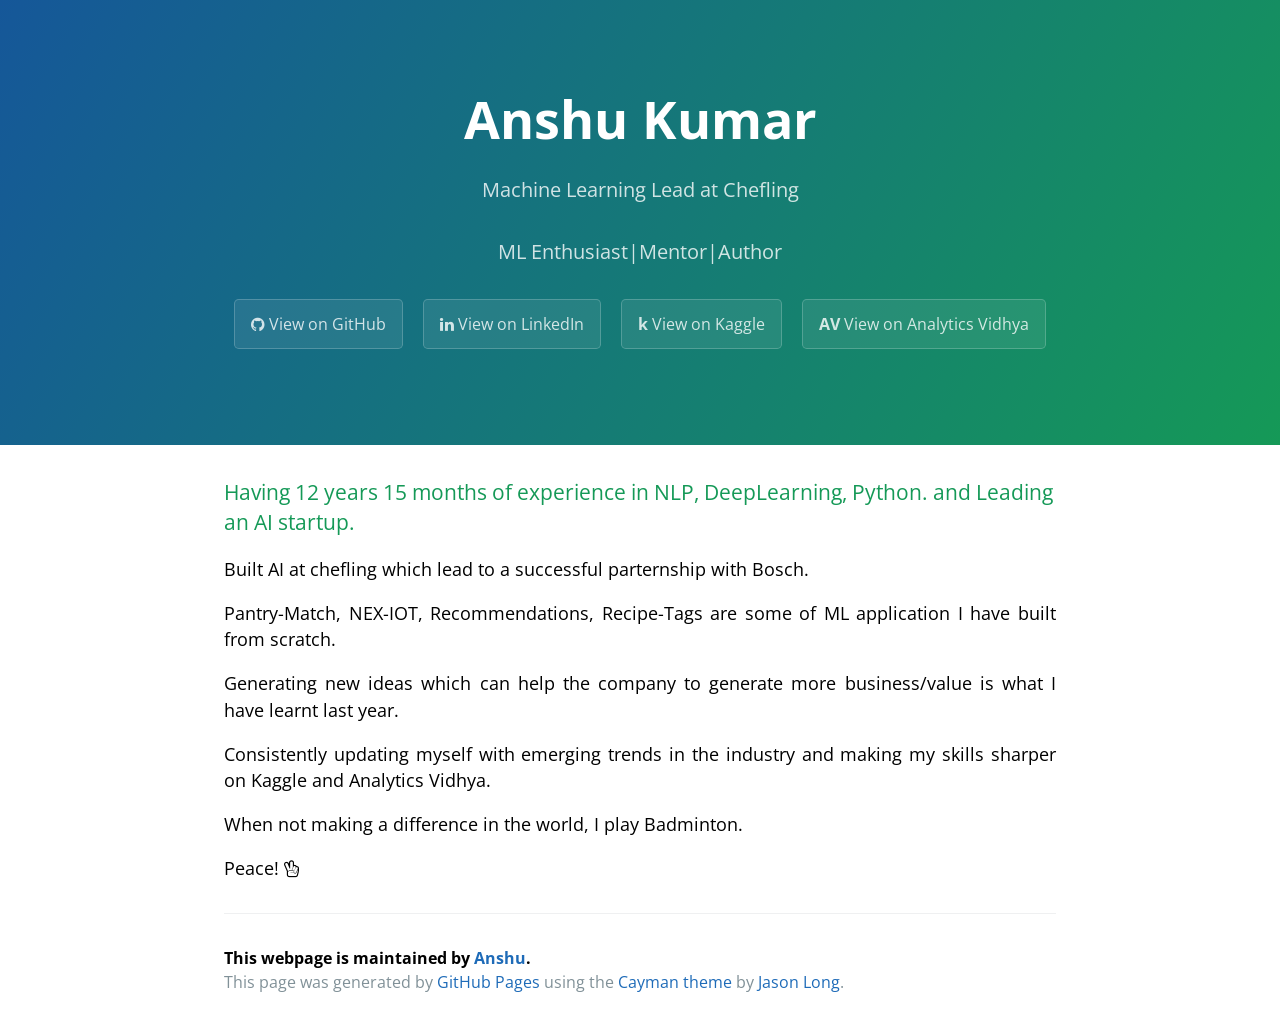
==== index.html @ 9e2b2d45 "added profile" ====
<!DOCTYPE html>
<html lang="en-us">

<head>
    <meta charset="UTF-8">
    <title>Anshu Kumar</title>
    <meta name="viewport" content="width=device-width, initial-scale=1">
    <link rel="shortcut icon" type="image/png" href="https://avatars3.githubusercontent.com/u/6544752?s=460&v=4" />
    <link rel="stylesheet" type="text/css" href="stylesheets/normalize.css" media="screen">
    <link rel="stylesheet" type="text/css" href="font-awesome/css/font-awesome.min.css">
    <link href="https://maxcdn.bootstrapcdn.com/font-awesome/4.7.0/css/font-awesome.min.css" rel="stylesheet" integrity="sha384-wvfXpqpZZVQGK6TAh5PVlGOfQNHSoD2xbE+QkPxCAFlNEevoEH3Sl0sibVcOQVnN"
        crossorigin="anonymous">
    <link href='https://fonts.googleapis.com/css?family=Open+Sans:400,700' rel='stylesheet' type='text/css'>
    <link rel="stylesheet" type="text/css" href="stylesheets/stylesheet.css" media="screen">
    <link rel="stylesheet" type="text/css" href="stylesheets/github-light.css" media="screen">
    <script src="javascripts/main.js" type="text/javascript"></script>
</head>

<body>
    <section class="page-header">
        <h1 class="project-name">Anshu Kumar</h1>
        <h2 class="project-tagline">Machine Learning Lead at Chefling</h2>
        <h4 class="project-tagline">ML Enthusiast|Mentor|Author</h3>
        <a target="_blank" href="https://github.com/akgeni" class="btn wipe">
            <i class="fa fa-github" aria-hidden="true"></i> View on GitHub</a>
        <a target="_blank" href="https://in.linkedin.com/in/anshu19" class="btn wipe">
            <i class="fa fa-linkedin" aria-hidden="true"></i> View on LinkedIn</a>
        <a target="_blank" href="https://www.kaggle.com/akgeni" class="btn">
            <strong>k</strong> View on Kaggle</a>
        <a target="_blank" href="https://datahack.analyticsvidhya.com/user/profile/akgeni" class="btn">
            <strong>AV</strong> View on Analytics Vidhya</a>
    </section>

    <section class="main-content">

        <h3>Having  <span id="time_span"></span> years <span id="month_span"></span>
            months of experience in NLP, DeepLearning, Python. and Leading an AI startup.</h3>

        <p class="para_align">Built AI at chefling which lead to a successful parternship with Bosch.</p>

        <p class="para_align">Pantry-Match, NEX-IOT, Recommendations, Recipe-Tags are some of ML application I have 
            built from scratch.</p>

        <p class="para_align">Generating new ideas which can help the company to generate more business/value is what I have learnt
            last year.</p>

        <p class="para_align">Consistently updating myself with emerging trends in the industry and making my skills sharper on Kaggle and 
            Analytics Vidhya.
        </p>

        <p class="para_align">When not making a difference in the world, I play Badminton.</p>

        <p>Peace! <i class="fa fa-hand-peace-o" aria-hidden="true"></i></p>

        <footer class="site-footer">
            <span class="site-footer-owner">This webpage is maintained by
                <a target="_blank" href="https://github.com/akgeni/">Anshu</a>.</span>

            <span class="site-footer-credits">This page was generated by
                <a target="_blank" href="https://pages.github.com">GitHub Pages</a> using the
                <a target="_blank" href="https://github.com/jasonlong/cayman-theme">Cayman theme</a> by
                <a target="_blank" href="https://twitter.com/jasonlong">Jason Long</a>.</span>
        </footer>

    </section>

    <script>
        var doJ = new Date(2014, 8, 1, 0, 0, 0, 0);
        var currentDate = new Date();
        var age = currentDate.getFullYear() - doJ.getFullYear();
        var month = currentDate.getMonth() - doJ.getMonth();
        var day = currentDate.getDate() - doJ.getDate();

        if (month < 0 || month === 0) {
            age--;
        } else if (month < 0 && day < 0) {
            month = month + 12;
        }

        document.getElementById('time_span').innerHTML = age;
        document.getElementById('month_span').innerHTML = month + 12;
    </script>
</body>

</html>
---- stylesheets/stylesheet.css ----
* {
  box-sizing: border-box; }

body {
  padding: 0;
  margin: 0;
  font-family: "Open Sans", "Helvetica Neue", Helvetica, Arial, sans-serif;
  font-size: 16px;
  line-height: 1.5;
  color: inherit; }

a {
  color: #1e6bb8;
  text-decoration: none; }
  a:hover {
    text-decoration: underline; }

.btn {
  display: inline-block;
  margin-bottom: 1rem;
  color: rgba(255, 255, 255, 0.8);
  background-color: rgba(255, 255, 255, 0.08);
  border-color: rgba(255, 255, 255, 0.2);
  border-style: solid;
  border-width: 1px;
  border-radius: 0.3rem;
  transition: color 0.2s, background-color 0.2s, border-color 0.2s; }
  .btn + .btn {
    margin-left: 1rem; }

.btn:hover {
  color: #155799;
  text-decoration: inherit;
  background-color: rgba(255, 255, 255, 0.9);
  border-color: rgba(255, 255, 255, 0.3); }

@media screen and (min-width: 64em) {
  .btn {
    padding: 0.75rem 1rem; } }

@media screen and (min-width: 42em) and (max-width: 64em) {
  .btn {
    padding: 0.6rem 0.9rem;
    font-size: 0.9rem; } }

@media screen and (max-width: 42em) {
  .btn {
    display: block;
    width: 100%;
    padding: 0.75rem;
    font-size: 0.9rem; }
    .btn + .btn {
      margin-top: 1rem;
      margin-left: 0; } }

.page-header {
  color: #fff;
  text-align: center;
  background-color: #159957;
  background-image: linear-gradient(120deg, #155799, #159957); }

@media screen and (min-width: 64em) {
  .page-header {
    padding: 5rem 6rem; } }

@media screen and (min-width: 42em) and (max-width: 64em) {
  .page-header {
    padding: 3rem 4rem; } }

@media screen and (max-width: 42em) {
  .page-header {
    padding: 2rem 1rem; } }

.project-name {
  margin-top: 0;
  margin-bottom: 0.1rem; }

@media screen and (min-width: 64em) {
  .project-name {
    font-size: 3.25rem; } }

@media screen and (min-width: 42em) and (max-width: 64em) {
  .project-name {
    font-size: 2.25rem; } }

@media screen and (max-width: 42em) {
  .project-name {
    font-size: 1.75rem; } }

.project-tagline {
  margin-bottom: 2rem;
  font-weight: normal;
  opacity: 0.8; }

@media screen and (min-width: 64em) {
  .project-tagline {
    font-size: 1.25rem; } }

@media screen and (min-width: 42em) and (max-width: 64em) {
  .project-tagline {
    font-size: 1.15rem; } }

@media screen and (max-width: 42em) {
  .project-tagline {
    font-size: 1rem; } }

.main-content :first-child {
  margin-top: 0; }
.main-content img {
  max-width: 100%; }
.main-content h1, .main-content h2, .main-content h3, .main-content h4, .main-content h5, .main-content h6 {
  margin-top: 2rem;
  margin-bottom: 1rem;
  font-weight: normal;
  color: #159957; }
.main-content p {
  margin-bottom: 1em; }
.main-content code {
  padding: 2px 4px;
  font-family: Consolas, "Liberation Mono", Menlo, Courier, monospace;
  font-size: 0.9rem;
  color: #383e41;
  background-color: #f3f6fa;
  border-radius: 0.3rem; }
.main-content pre {
  padding: 0.8rem;
  margin-top: 0;
  margin-bottom: 1rem;
  font: 1rem Consolas, "Liberation Mono", Menlo, Courier, monospace;
  color: #567482;
  word-wrap: normal;
  background-color: #f3f6fa;
  border: solid 1px #dce6f0;
  border-radius: 0.3rem; }
  .main-content pre > code {
    padding: 0;
    margin: 0;
    font-size: 0.9rem;
    color: #567482;
    word-break: normal;
    white-space: pre;
    background: transparent;
    border: 0; }
.main-content .highlight {
  margin-bottom: 1rem; }
  .main-content .highlight pre {
    margin-bottom: 0;
    word-break: normal; }
.main-content .highlight pre, .main-content pre {
  padding: 0.8rem;
  overflow: auto;
  font-size: 0.9rem;
  line-height: 1.45;
  border-radius: 0.3rem; }
.main-content pre code, .main-content pre tt {
  display: inline;
  max-width: initial;
  padding: 0;
  margin: 0;
  overflow: initial;
  line-height: inherit;
  word-wrap: normal;
  background-color: transparent;
  border: 0; }
  .main-content pre code:before, .main-content pre code:after, .main-content pre tt:before, .main-content pre tt:after {
    content: normal; }
.main-content ul, .main-content ol {
  margin-top: 0; }
.main-content blockquote {
  padding: 0 1rem;
  margin-left: 0;
  color: #819198;
  border-left: 0.3rem solid #dce6f0; }
  .main-content blockquote > :first-child {
    margin-top: 0; }
  .main-content blockquote > :last-child {
    margin-bottom: 0; }
.main-content table {
  display: block;
  width: 100%;
  overflow: auto;
  word-break: normal;
  word-break: keep-all; }
  .main-content table th {
    font-weight: bold; }
  .main-content table th, .main-content table td {
    padding: 0.5rem 1rem;
    border: 1px solid #e9ebec; }
.main-content dl {
  padding: 0; }
  .main-content dl dt {
    padding: 0;
    margin-top: 1rem;
    font-size: 1rem;
    font-weight: bold; }
  .main-content dl dd {
    padding: 0;
    margin-bottom: 1rem; }
.main-content hr {
  height: 2px;
  padding: 0;
  margin: 1rem 0;
  background-color: #eff0f1;
  border: 0; }

@media screen and (min-width: 64em) {
  .main-content {
    max-width: 64rem;
    padding: 2rem 6rem;
    margin: 0 auto;
    font-size: 1.1rem; } }

@media screen and (min-width: 42em) and (max-width: 64em) {
  .main-content {
    padding: 2rem 4rem;
    font-size: 1.1rem; } }

@media screen and (max-width: 42em) {
  .main-content {
    padding: 2rem 1rem;
    font-size: 1rem; } }

.site-footer {
  padding-top: 2rem;
  margin-top: 2rem;
  border-top: solid 1px #eff0f1; }

.site-footer-owner {
  display: block;
  font-weight: bold; }

.site-footer-credits {
  color: #819198; }

@media screen and (min-width: 64em) {
  .site-footer {
    font-size: 1rem; } }

@media screen and (min-width: 42em) and (max-width: 64em) {
  .site-footer {
    font-size: 1rem; } }

@media screen and (max-width: 42em) {
  .site-footer {
    font-size: 0.9rem; } }

.para_align {
  text-align: justify }
---- stylesheets/github-light.css ----
/*
The MIT License (MIT)

Copyright (c) 2015 GitHub, Inc.

Permission is hereby granted, free of charge, to any person obtaining a copy
of this software and associated documentation files (the "Software"), to deal
in the Software without restriction, including without limitation the rights
to use, copy, modify, merge, publish, distribute, sublicense, and/or sell
copies of the Software, and to permit persons to whom the Software is
furnished to do so, subject to the following conditions:

The above copyright notice and this permission notice shall be included in all
copies or substantial portions of the Software.

THE SOFTWARE IS PROVIDED "AS IS", WITHOUT WARRANTY OF ANY KIND, EXPRESS OR
IMPLIED, INCLUDING BUT NOT LIMITED TO THE WARRANTIES OF MERCHANTABILITY,
FITNESS FOR A PARTICULAR PURPOSE AND NONINFRINGEMENT. IN NO EVENT SHALL THE
AUTHORS OR COPYRIGHT HOLDERS BE LIABLE FOR ANY CLAIM, DAMAGES OR OTHER
LIABILITY, WHETHER IN AN ACTION OF CONTRACT, TORT OR OTHERWISE, ARISING FROM,
OUT OF OR IN CONNECTION WITH THE SOFTWARE OR THE USE OR OTHER DEALINGS IN THE
SOFTWARE.

*/

.pl-c /* comment */ {
  color: #969896;
}

.pl-c1      /* constant, markup.raw, meta.diff.header, meta.module-reference, meta.property-name, support, support.constant, support.variable, variable.other.constant */,
.pl-s .pl-v /* string variable */ {
  color: #0086b3;
}

.pl-e  /* entity */,
.pl-en /* entity.name */ {
  color: #795da3;
}

.pl-s .pl-s1 /* string source */,
.pl-smi      /* storage.modifier.import, storage.modifier.package, storage.type.java, variable.other, variable.parameter.function */ {
  color: #333;
}

.pl-ent /* entity.name.tag */ {
  color: #63a35c;
}

.pl-k /* keyword, storage, storage.type */ {
  color: #a71d5d;
}

.pl-pds              /* punctuation.definition.string, string.regexp.character-class */,
.pl-s                /* string */,
.pl-s .pl-pse .pl-s1 /* string punctuation.section.embedded source */,
.pl-sr               /* string.regexp */,
.pl-sr .pl-cce       /* string.regexp constant.character.escape */,
.pl-sr .pl-sra       /* string.regexp string.regexp.arbitrary-repitition */,
.pl-sr .pl-sre       /* string.regexp source.ruby.embedded */ {
  color: #183691;
}

.pl-v /* variable */ {
  color: #ed6a43;
}

.pl-id /* invalid.deprecated */ {
  color: #b52a1d;
}

.pl-ii /* invalid.illegal */ {
  background-color: #b52a1d;
  color: #f8f8f8;
}

.pl-sr .pl-cce /* string.regexp constant.character.escape */ {
  color: #63a35c;
  font-weight: bold;
}

.pl-ml /* markup.list */ {
  color: #693a17;
}

.pl-mh        /* markup.heading */,
.pl-mh .pl-en /* markup.heading entity.name */,
.pl-ms        /* meta.separator */ {
  color: #1d3e81;
  font-weight: bold;
}

.pl-mq /* markup.quote */ {
  color: #008080;
}

.pl-mi /* markup.italic */ {
  color: #333;
  font-style: italic;
}

.pl-mb /* markup.bold */ {
  color: #333;
  font-weight: bold;
}

.pl-md /* markup.deleted, meta.diff.header.from-file */ {
  background-color: #ffecec;
  color: #bd2c00;
}

.pl-mi1 /* markup.inserted, meta.diff.header.to-file */ {
  background-color: #eaffea;
  color: #55a532;
}

.pl-mdr /* meta.diff.range */ {
  color: #795da3;
  font-weight: bold;
}

.pl-mo /* meta.output */ {
  color: #1d3e81;
}
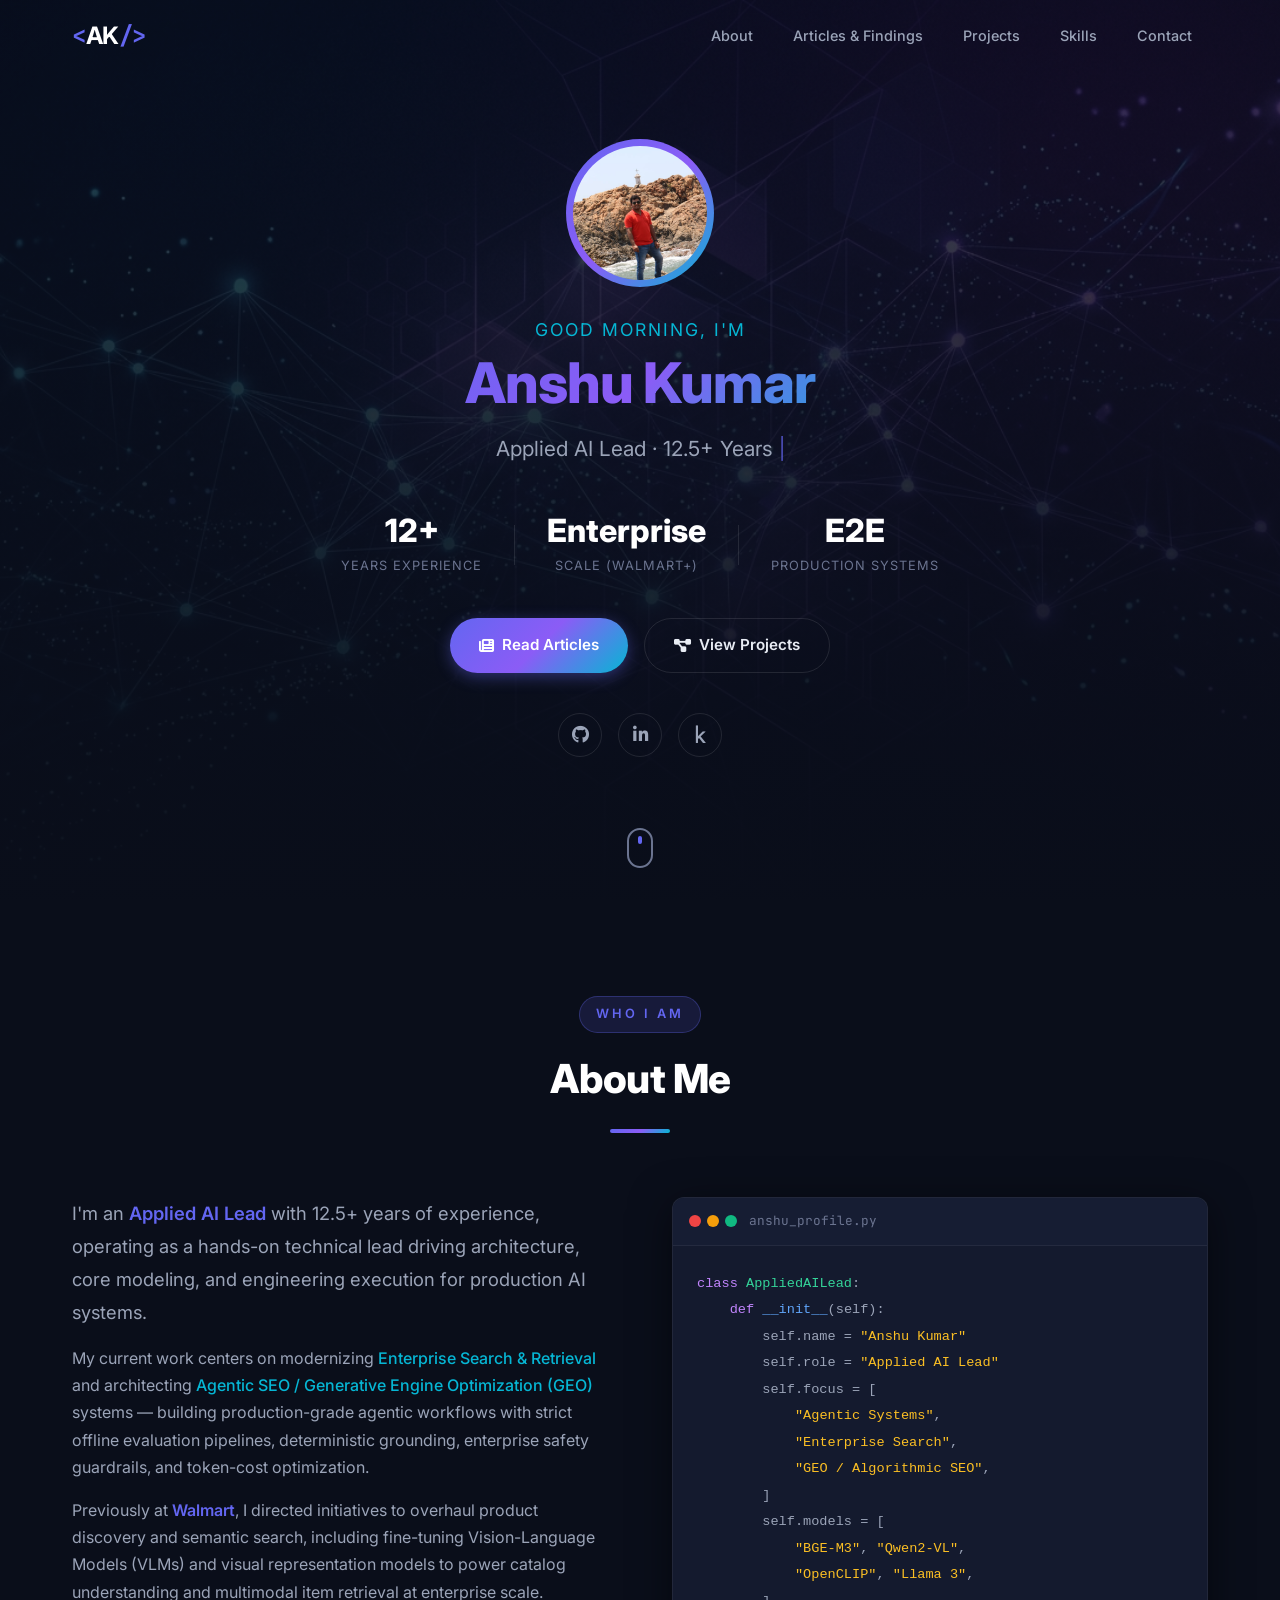
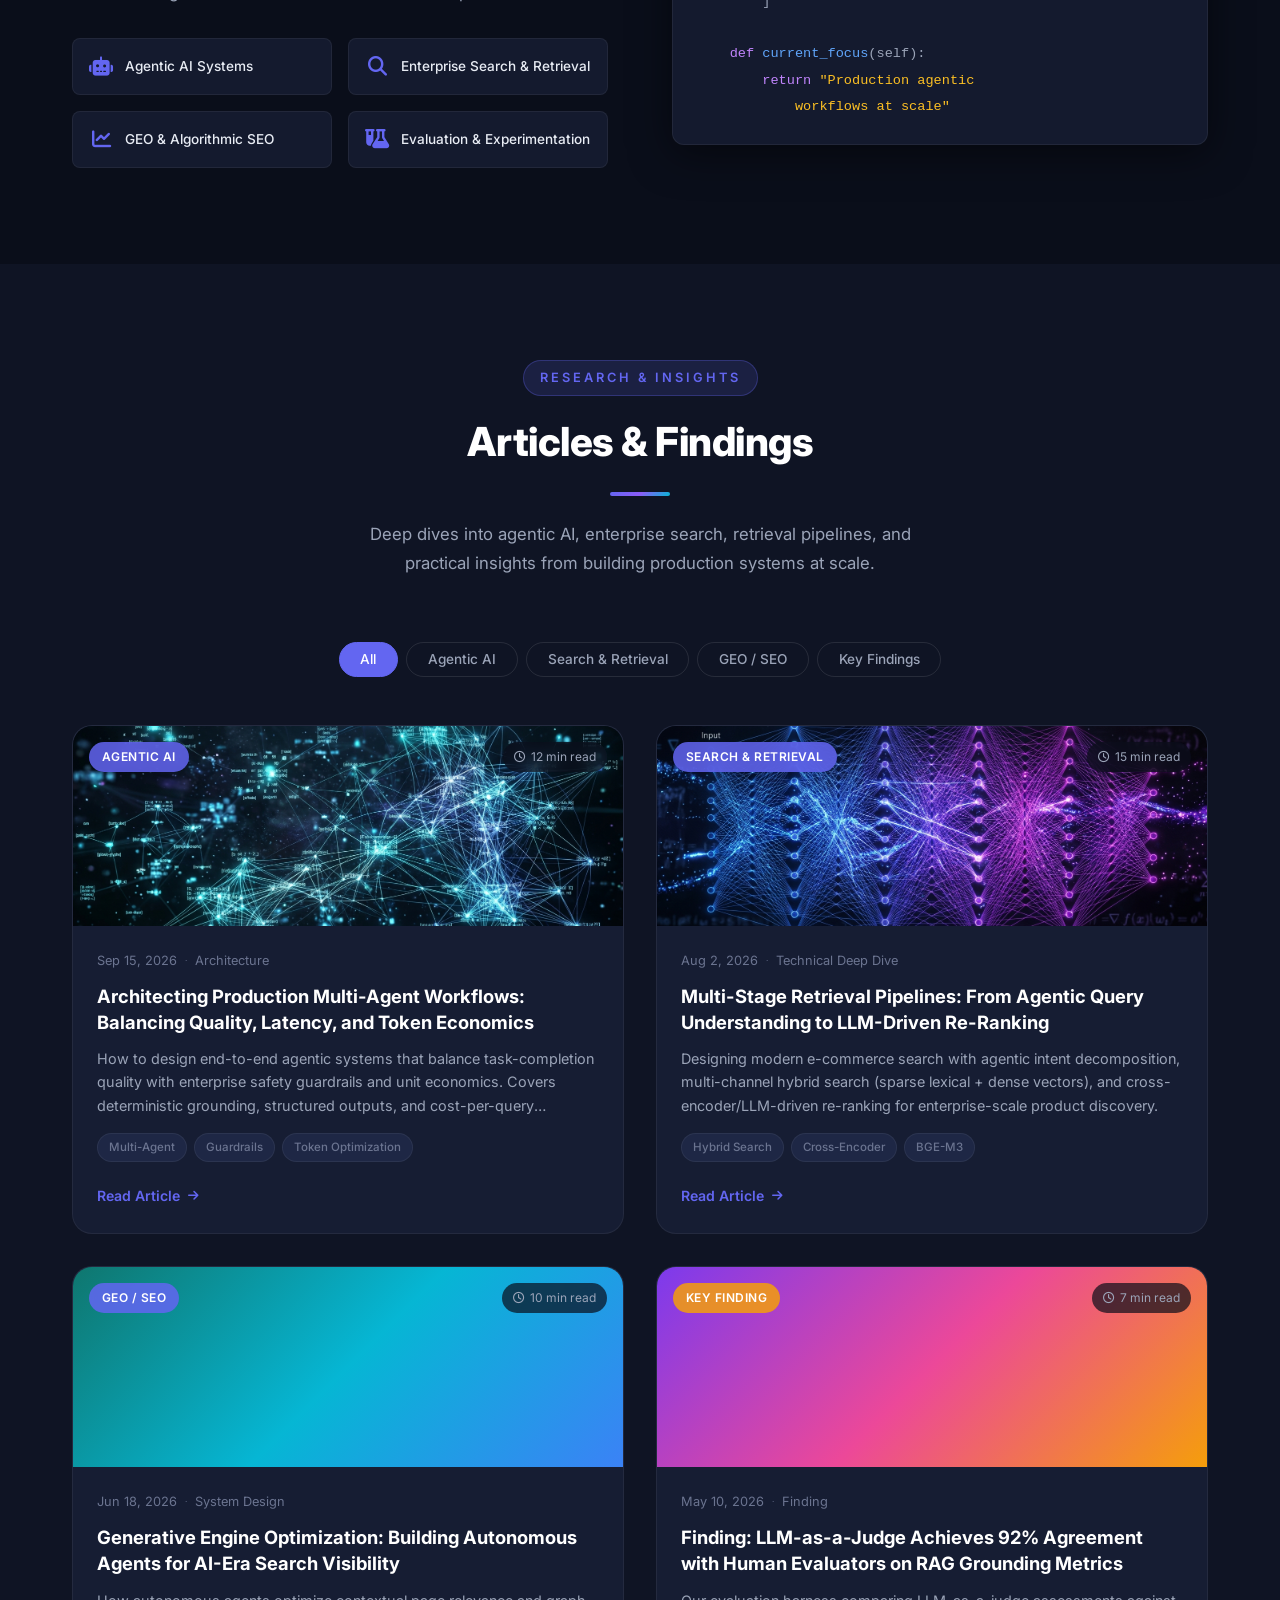
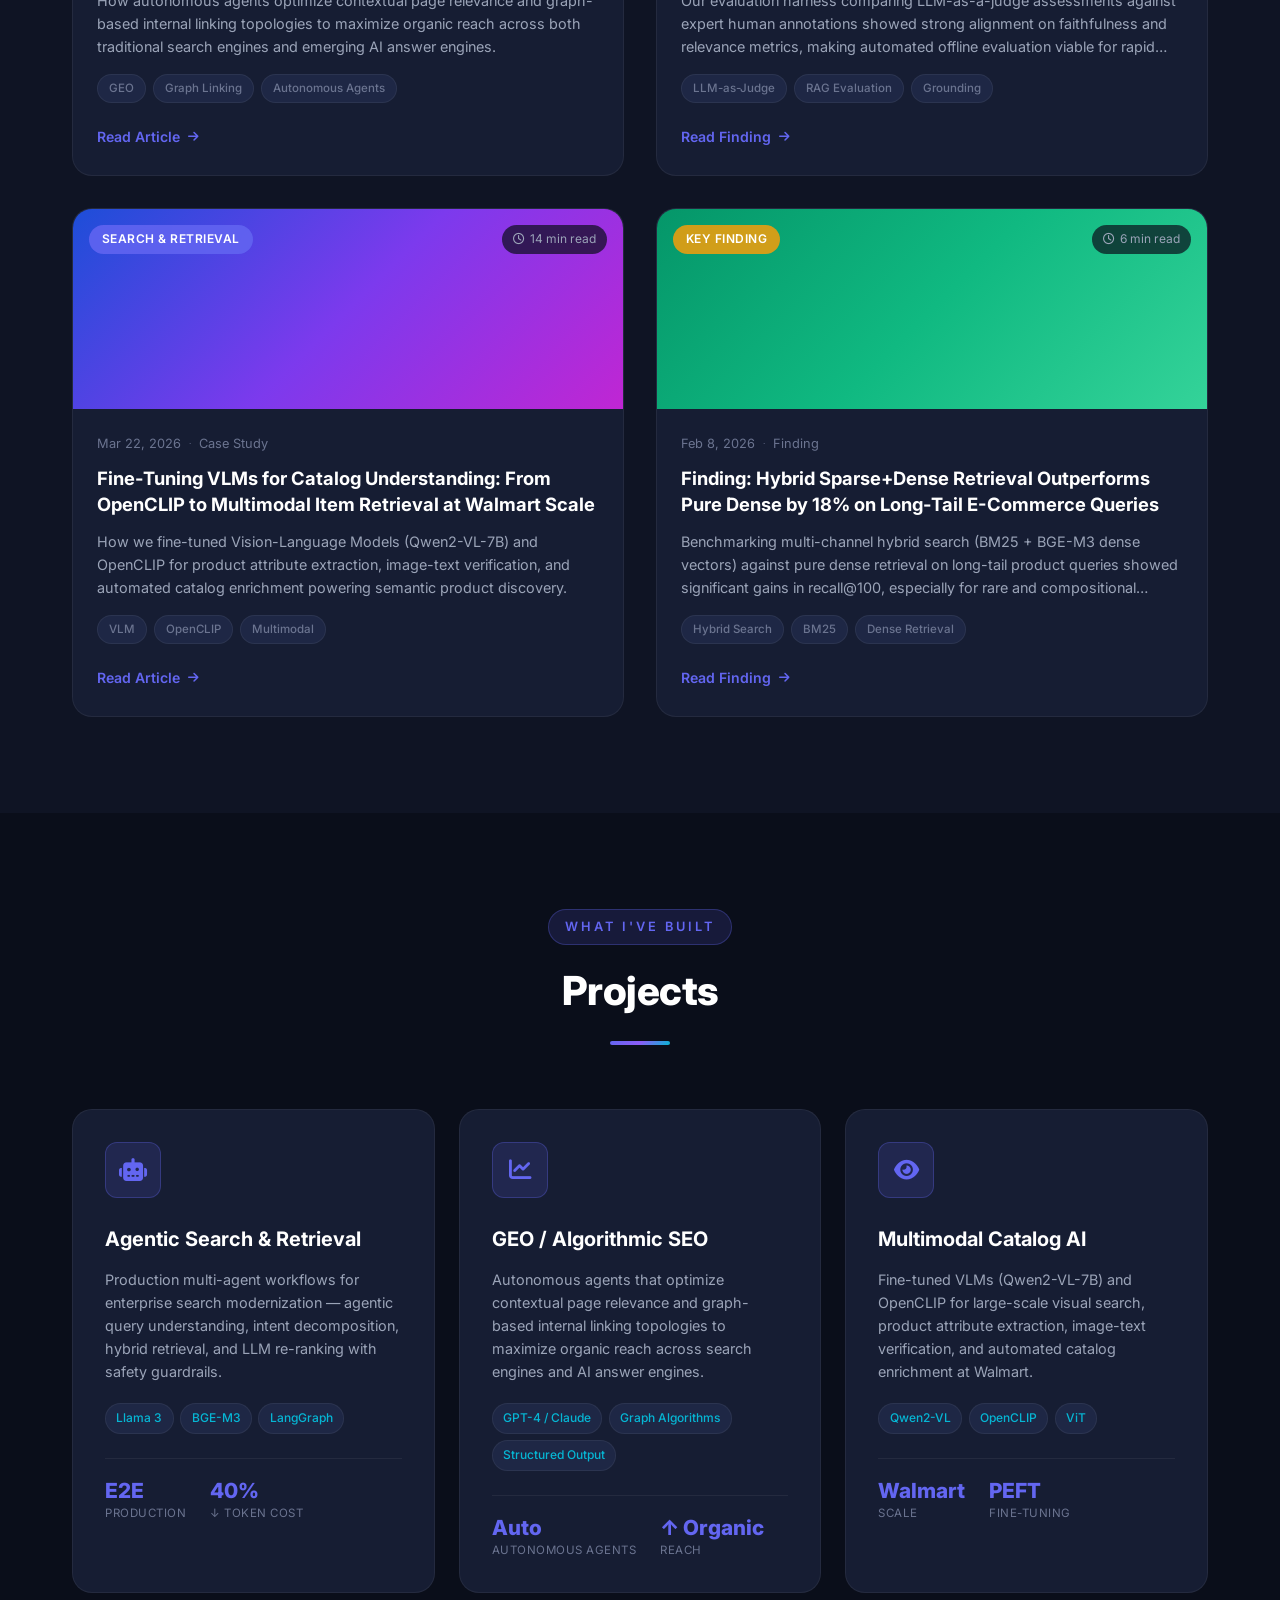
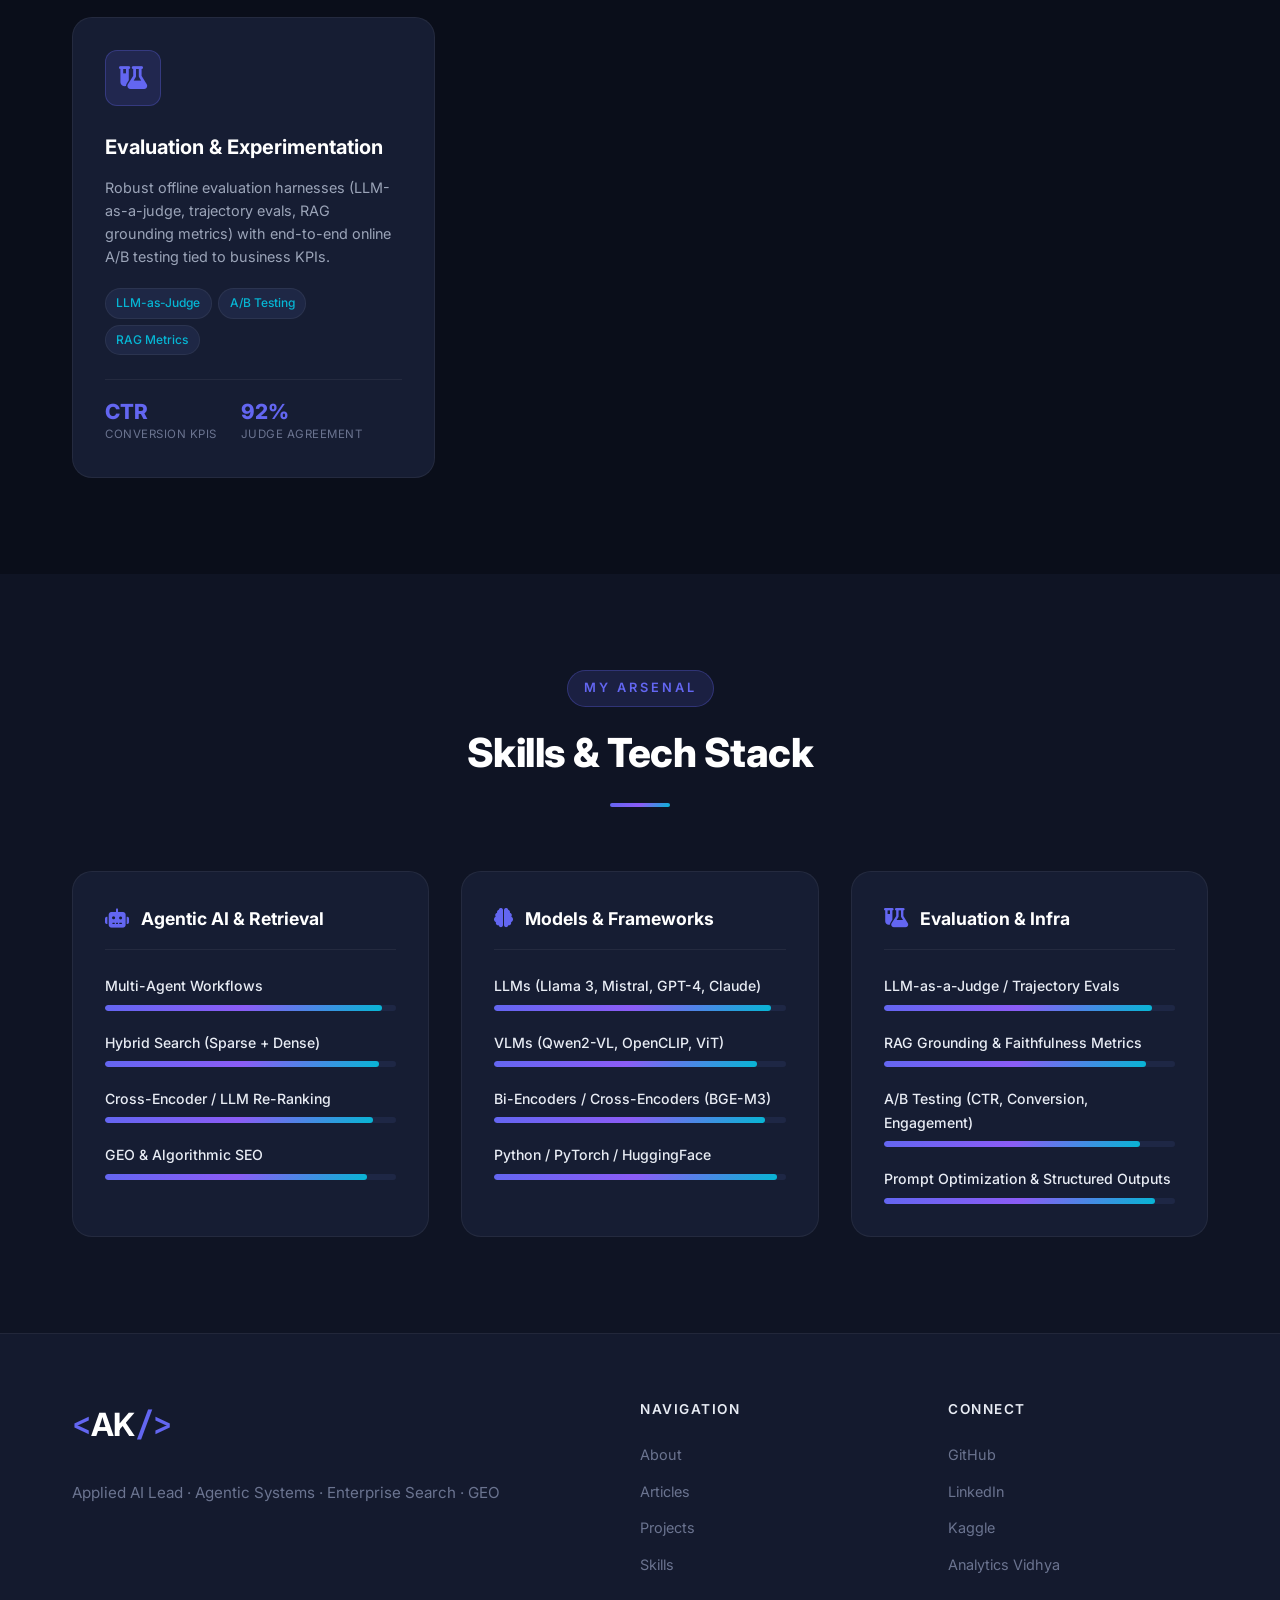
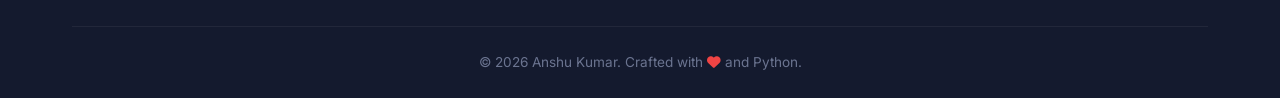
==== commit fb108667: "Redesign portfolio with modern theme, articles & findings hub, and Applied AI Lead profile - Update " ====
--- a/index.html
+++ b/index.html
@@ -1,85 +1,648 @@
 <!DOCTYPE html>
-<html lang="en-us">
+<html lang="en">
 
 <head>
     <meta charset="UTF-8">
-    <title>Anshu Kumar</title>
-    <meta name="viewport" content="width=device-width, initial-scale=1">
-    <link rel="shortcut icon" type="image/png" href="https://avatars3.githubusercontent.com/u/6544752?s=460&v=4" />
-    <link rel="stylesheet" type="text/css" href="stylesheets/normalize.css" media="screen">
-    <link rel="stylesheet" type="text/css" href="font-awesome/css/font-awesome.min.css">
-    <link href="https://maxcdn.bootstrapcdn.com/font-awesome/4.7.0/css/font-awesome.min.css" rel="stylesheet" integrity="sha384-wvfXpqpZZVQGK6TAh5PVlGOfQNHSoD2xbE+QkPxCAFlNEevoEH3Sl0sibVcOQVnN"
-        crossorigin="anonymous">
-    <link href='https://fonts.googleapis.com/css?family=Open+Sans:400,700' rel='stylesheet' type='text/css'>
-    <link rel="stylesheet" type="text/css" href="stylesheets/stylesheet.css" media="screen">
-    <link rel="stylesheet" type="text/css" href="stylesheets/github-light.css" media="screen">
-    <script src="javascripts/main.js" type="text/javascript"></script>
+    <meta name="viewport" content="width=device-width, initial-scale=1.0">
+    <title>Anshu Kumar — Applied AI Lead | Agentic Systems & Enterprise Search</title>
+    <meta name="description"
+        content="Anshu Kumar is an Applied AI Lead with 12.5+ years of experience architecting production-grade agentic workflows, enterprise search & retrieval, and Generative Engine Optimization (GEO) systems.">
+    <link rel="shortcut icon" type="image/png"
+        href="https://avatars3.githubusercontent.com/u/6544752?s=460&v=4" />
+
+    <!-- Fonts -->
+    <link rel="preconnect" href="https://fonts.googleapis.com">
+    <link rel="preconnect" href="https://fonts.gstatic.com" crossorigin>
+    <link
+        href="https://fonts.googleapis.com/css2?family=Inter:wght@300;400;500;600;700;800&family=JetBrains+Mono:wght@400;500&display=swap"
+        rel="stylesheet">
+
+    <!-- Font Awesome -->
+    <link rel="stylesheet" href="https://cdnjs.cloudflare.com/ajax/libs/font-awesome/6.5.1/css/all.min.css">
+
+    <!-- Styles -->
+    <link rel="stylesheet" href="stylesheets/theme.css">
 </head>
 
 <body>
-    <section class="page-header">
-        <h1 class="project-name">Anshu Kumar</h1>
-        <h2 class="project-tagline">Machine Learning Lead at Chefling</h2>
-        <h4 class="project-tagline">ML Enthusiast|Mentor|Author</h3>
-        <a target="_blank" href="https://github.com/akgeni" class="btn wipe">
-            <i class="fa fa-github" aria-hidden="true"></i> View on GitHub</a>
-        <a target="_blank" href="https://in.linkedin.com/in/anshu19" class="btn wipe">
-            <i class="fa fa-linkedin" aria-hidden="true"></i> View on LinkedIn</a>
-        <a target="_blank" href="https://www.kaggle.com/akgeni" class="btn">
-            <strong>k</strong> View on Kaggle</a>
-        <a target="_blank" href="https://datahack.analyticsvidhya.com/user/profile/akgeni" class="btn">
-            <strong>AV</strong> View on Analytics Vidhya</a>
+    <!-- ===== NAVIGATION ===== -->
+    <nav class="navbar" id="navbar">
+        <div class="nav-container">
+            <a href="#" class="nav-logo">
+                <span class="logo-bracket">&lt;</span>AK<span class="logo-bracket">/&gt;</span>
+            </a>
+            <ul class="nav-links" id="navLinks">
+                <li><a href="#about" class="nav-link">About</a></li>
+                <li><a href="#articles" class="nav-link">Articles & Findings</a></li>
+                <li><a href="#projects" class="nav-link">Projects</a></li>
+                <li><a href="#skills" class="nav-link">Skills</a></li>
+                <li><a href="#contact" class="nav-link">Contact</a></li>
+            </ul>
+            <button class="nav-toggle" id="navToggle" aria-label="Toggle navigation">
+                <span></span>
+                <span></span>
+                <span></span>
+            </button>
+        </div>
+    </nav>
+
+    <!-- ===== HERO SECTION ===== -->
+    <header class="hero" id="hero">
+        <div class="hero-bg">
+            <img src="images/hero-bg.jpg" alt="" aria-hidden="true">
+            <div class="hero-overlay"></div>
+        </div>
+        <div class="hero-particles" id="particles"></div>
+        <div class="hero-content">
+            <div class="hero-avatar">
+                <img src="data/anshu.jpeg" alt="Anshu Kumar" loading="eager">
+                <div class="avatar-ring"></div>
+            </div>
+            <h1 class="hero-title">
+                <span class="greeting" id="greeting">Hello, I'm</span>
+                <span class="name">Anshu Kumar</span>
+            </h1>
+            <p class="hero-subtitle">
+                <span class="typewriter" id="typewriter"></span>
+                <span class="cursor">|</span>
+            </p>
+            <div class="hero-stats">
+                <div class="stat">
+                    <span class="stat-number" id="yearsExp">12.5+</span>
+                    <span class="stat-label">Years Experience</span>
+                </div>
+                <div class="stat-divider"></div>
+                <div class="stat">
+                    <span class="stat-number">Enterprise</span>
+                    <span class="stat-label">Scale (Walmart+)</span>
+                </div>
+                <div class="stat-divider"></div>
+                <div class="stat">
+                    <span class="stat-number">E2E</span>
+                    <span class="stat-label">Production Systems</span>
+                </div>
+            </div>
+            <div class="hero-actions">
+                <a href="#articles" class="btn btn-primary">
+                    <i class="fa-solid fa-newspaper"></i> Read Articles
+                </a>
+                <a href="#projects" class="btn btn-outline">
+                    <i class="fa-solid fa-diagram-project"></i> View Projects
+                </a>
+            </div>
+            <div class="hero-socials">
+                <a href="https://github.com/akgeni" target="_blank" rel="noopener" aria-label="GitHub"
+                    class="social-link">
+                    <i class="fa-brands fa-github"></i>
+                </a>
+                <a href="https://in.linkedin.com/in/anshu19" target="_blank" rel="noopener" aria-label="LinkedIn"
+                    class="social-link">
+                    <i class="fa-brands fa-linkedin-in"></i>
+                </a>
+                <a href="https://www.kaggle.com/akgeni" target="_blank" rel="noopener" aria-label="Kaggle"
+                    class="social-link">
+                    <i class="fa-brands fa-kaggle"></i>
+                </a>
+            </div>
+        </div>
+        <a href="#about" class="scroll-indicator" aria-label="Scroll down">
+            <div class="mouse">
+                <div class="wheel"></div>
+            </div>
+        </a>
+    </header>
+
+    <!-- ===== ABOUT SECTION ===== -->
+    <section class="section" id="about">
+        <div class="container">
+            <div class="section-header">
+                <span class="section-tag">Who I Am</span>
+                <h2 class="section-title">About Me</h2>
+                <div class="section-line"></div>
+            </div>
+            <div class="about-grid">
+                <div class="about-text">
+                    <p class="about-lead">
+                        I'm an <strong>Applied AI Lead</strong> with 12.5+ years of experience,
+                        operating as a hands-on technical lead driving architecture, core modeling,
+                        and engineering execution for production AI systems.
+                    </p>
+                    <p>
+                        My current work centers on modernizing <em>Enterprise Search & Retrieval</em>
+                        and architecting <em>Agentic SEO / Generative Engine Optimization (GEO)</em>
+                        systems — building production-grade agentic workflows with strict offline
+                        evaluation pipelines, deterministic grounding, enterprise safety guardrails,
+                        and token-cost optimization.
+                    </p>
+                    <p>
+                        Previously at <strong>Walmart</strong>, I directed initiatives to overhaul
+                        product discovery and semantic search, including fine-tuning Vision-Language
+                        Models (VLMs) and visual representation models to power catalog understanding
+                        and multimodal item retrieval at enterprise scale.
+                    </p>
+                    <div class="about-highlights">
+                        <div class="highlight">
+                            <i class="fa-solid fa-robot"></i>
+                            <span>Agentic AI Systems</span>
+                        </div>
+                        <div class="highlight">
+                            <i class="fa-solid fa-magnifying-glass"></i>
+                            <span>Enterprise Search & Retrieval</span>
+                        </div>
+                        <div class="highlight">
+                            <i class="fa-solid fa-chart-line"></i>
+                            <span>GEO & Algorithmic SEO</span>
+                        </div>
+                        <div class="highlight">
+                            <i class="fa-solid fa-flask-vial"></i>
+                            <span>Evaluation & Experimentation</span>
+                        </div>
+                    </div>
+                </div>
+                <div class="about-image">
+                    <div class="about-card">
+                        <div class="card-header">
+                            <div class="card-dots">
+                                <span></span><span></span><span></span>
+                            </div>
+                            <span class="card-title">anshu_profile.py</span>
+                        </div>
+                        <pre class="card-code"><code><span class="code-keyword">class</span> <span class="code-class">AppliedAILead</span>:
+    <span class="code-keyword">def</span> <span class="code-func">__init__</span>(self):
+        self.name = <span class="code-string">"Anshu Kumar"</span>
+        self.role = <span class="code-string">"Applied AI Lead"</span>
+        self.focus = [
+            <span class="code-string">"Agentic Systems"</span>,
+            <span class="code-string">"Enterprise Search"</span>,
+            <span class="code-string">"GEO / Algorithmic SEO"</span>,
+        ]
+        self.models = [
+            <span class="code-string">"BGE-M3"</span>, <span class="code-string">"Qwen2-VL"</span>,
+            <span class="code-string">"OpenCLIP"</span>, <span class="code-string">"Llama 3"</span>,
+        ]
+
+    <span class="code-keyword">def</span> <span class="code-func">current_focus</span>(self):
+        <span class="code-keyword">return</span> <span class="code-string">"Production agentic</span>
+            <span class="code-string">workflows at scale"</span></code></pre>
+                    </div>
+                </div>
+            </div>
+        </div>
     </section>
 
-    <section class="main-content">
-
-        <h3>Having  <span id="time_span"></span> years <span id="month_span"></span>
-            months of experience in NLP, DeepLearning, Python. and Leading an AI startup.</h3>
-
-        <p class="para_align">Built AI at chefling which lead to a successful parternship with Bosch.</p>
-
-        <p class="para_align">Pantry-Match, NEX-IOT, Recommendations, Recipe-Tags are some of ML application I have 
-            built from scratch.</p>
-
-        <p class="para_align">Generating new ideas which can help the company to generate more business/value is what I have learnt
-            last year.</p>
-
-        <p class="para_align">Consistently updating myself with emerging trends in the industry and making my skills sharper on Kaggle and 
-            Analytics Vidhya.
-        </p>
-
-        <p class="para_align">When not making a difference in the world, I play Badminton.</p>
-
-        <p>Peace! <i class="fa fa-hand-peace-o" aria-hidden="true"></i></p>
-
-        <footer class="site-footer">
-            <span class="site-footer-owner">This webpage is maintained by
-                <a target="_blank" href="https://github.com/akgeni/">Anshu</a>.</span>
-
-            <span class="site-footer-credits">This page was generated by
-                <a target="_blank" href="https://pages.github.com">GitHub Pages</a> using the
-                <a target="_blank" href="https://github.com/jasonlong/cayman-theme">Cayman theme</a> by
-                <a target="_blank" href="https://twitter.com/jasonlong">Jason Long</a>.</span>
-        </footer>
-
+    <!-- ===== ARTICLES & FINDINGS ===== -->
+    <section class="section section-alt" id="articles">
+        <div class="container">
+            <div class="section-header">
+                <span class="section-tag">Research & Insights</span>
+                <h2 class="section-title">Articles & Findings</h2>
+                <div class="section-line"></div>
+                <p class="section-desc">Deep dives into agentic AI, enterprise search, retrieval pipelines, and practical insights
+                    from building production systems at scale.</p>
+            </div>
+
+            <!-- Filter Tabs -->
+            <div class="filter-tabs" id="filterTabs">
+                <button class="filter-tab active" data-filter="all">All</button>
+                <button class="filter-tab" data-filter="agentic">Agentic AI</button>
+                <button class="filter-tab" data-filter="search">Search & Retrieval</button>
+                <button class="filter-tab" data-filter="geo">GEO / SEO</button>
+                <button class="filter-tab" data-filter="findings">Key Findings</button>
+            </div>
+
+            <div class="articles-grid" id="articlesGrid">
+                <!-- Article 1 -->
+                <article class="article-card" data-category="agentic" id="article-1">
+                    <div class="article-image">
+                        <img src="images/article-nlp.jpg"
+                            alt="Multi-agent workflow visualization">
+                        <div class="article-badge">Agentic AI</div>
+                        <div class="article-read-time">
+                            <i class="fa-regular fa-clock"></i> 12 min read
+                        </div>
+                    </div>
+                    <div class="article-body">
+                        <div class="article-meta">
+                            <time datetime="2026-09-15">Sep 15, 2026</time>
+                            <span class="article-dot">·</span>
+                            <span>Architecture</span>
+                        </div>
+                        <h3 class="article-title">Architecting Production Multi-Agent Workflows: Balancing Quality, Latency, and Token Economics</h3>
+                        <p class="article-excerpt">
+                            How to design end-to-end agentic systems that balance task-completion quality
+                            with enterprise safety guardrails and unit economics. Covers deterministic
+                            grounding, structured outputs, and cost-per-query optimization strategies.
+                        </p>
+                        <div class="article-tags">
+                            <span class="tag">Multi-Agent</span>
+                            <span class="tag">Guardrails</span>
+                            <span class="tag">Token Optimization</span>
+                        </div>
+                        <a href="#" class="article-link">
+                            Read Article <i class="fa-solid fa-arrow-right"></i>
+                        </a>
+                    </div>
+                </article>
+
+                <!-- Article 2 -->
+                <article class="article-card" data-category="search" id="article-2">
+                    <div class="article-image">
+                        <img src="images/article-deeplearning.jpg"
+                            alt="Retrieval pipeline architecture">
+                        <div class="article-badge">Search & Retrieval</div>
+                        <div class="article-read-time">
+                            <i class="fa-regular fa-clock"></i> 15 min read
+                        </div>
+                    </div>
+                    <div class="article-body">
+                        <div class="article-meta">
+                            <time datetime="2026-08-02">Aug 2, 2026</time>
+                            <span class="article-dot">·</span>
+                            <span>Technical Deep Dive</span>
+                        </div>
+                        <h3 class="article-title">Multi-Stage Retrieval Pipelines: From Agentic Query Understanding to LLM-Driven Re-Ranking</h3>
+                        <p class="article-excerpt">
+                            Designing modern e-commerce search with agentic intent decomposition,
+                            multi-channel hybrid search (sparse lexical + dense vectors), and
+                            cross-encoder/LLM-driven re-ranking for enterprise-scale product discovery.
+                        </p>
+                        <div class="article-tags">
+                            <span class="tag">Hybrid Search</span>
+                            <span class="tag">Cross-Encoder</span>
+                            <span class="tag">BGE-M3</span>
+                        </div>
+                        <a href="#" class="article-link">
+                            Read Article <i class="fa-solid fa-arrow-right"></i>
+                        </a>
+                    </div>
+                </article>
+
+                <!-- Article 3 -->
+                <article class="article-card" data-category="geo" id="article-3">
+                    <div class="article-image">
+                        <div class="article-gradient-bg gradient-1"></div>
+                        <div class="article-badge">GEO / SEO</div>
+                        <div class="article-read-time">
+                            <i class="fa-regular fa-clock"></i> 10 min read
+                        </div>
+                    </div>
+                    <div class="article-body">
+                        <div class="article-meta">
+                            <time datetime="2026-06-18">Jun 18, 2026</time>
+                            <span class="article-dot">·</span>
+                            <span>System Design</span>
+                        </div>
+                        <h3 class="article-title">Generative Engine Optimization: Building Autonomous Agents for AI-Era Search Visibility</h3>
+                        <p class="article-excerpt">
+                            How autonomous agents optimize contextual page relevance and graph-based
+                            internal linking topologies to maximize organic reach across both traditional
+                            search engines and emerging AI answer engines.
+                        </p>
+                        <div class="article-tags">
+                            <span class="tag">GEO</span>
+                            <span class="tag">Graph Linking</span>
+                            <span class="tag">Autonomous Agents</span>
+                        </div>
+                        <a href="#" class="article-link">
+                            Read Article <i class="fa-solid fa-arrow-right"></i>
+                        </a>
+                    </div>
+                </article>
+
+                <!-- Article 4 -->
+                <article class="article-card" data-category="findings" id="article-4">
+                    <div class="article-image">
+                        <div class="article-gradient-bg gradient-2"></div>
+                        <div class="article-badge badge-accent">Key Finding</div>
+                        <div class="article-read-time">
+                            <i class="fa-regular fa-clock"></i> 7 min read
+                        </div>
+                    </div>
+                    <div class="article-body">
+                        <div class="article-meta">
+                            <time datetime="2026-05-10">May 10, 2026</time>
+                            <span class="article-dot">·</span>
+                            <span>Finding</span>
+                        </div>
+                        <h3 class="article-title">Finding: LLM-as-a-Judge Achieves 92% Agreement with Human Evaluators on RAG Grounding Metrics</h3>
+                        <p class="article-excerpt">
+                            Our evaluation harness comparing LLM-as-a-judge assessments against expert
+                            human annotations showed strong alignment on faithfulness and relevance metrics,
+                            making automated offline evaluation viable for rapid iteration cycles.
+                        </p>
+                        <div class="article-tags">
+                            <span class="tag">LLM-as-Judge</span>
+                            <span class="tag">RAG Evaluation</span>
+                            <span class="tag">Grounding</span>
+                        </div>
+                        <a href="#" class="article-link">
+                            Read Finding <i class="fa-solid fa-arrow-right"></i>
+                        </a>
+                    </div>
+                </article>
+
+                <!-- Article 5 -->
+                <article class="article-card" data-category="search" id="article-5">
+                    <div class="article-image">
+                        <div class="article-gradient-bg gradient-3"></div>
+                        <div class="article-badge">Search & Retrieval</div>
+                        <div class="article-read-time">
+                            <i class="fa-regular fa-clock"></i> 14 min read
+                        </div>
+                    </div>
+                    <div class="article-body">
+                        <div class="article-meta">
+                            <time datetime="2026-03-22">Mar 22, 2026</time>
+                            <span class="article-dot">·</span>
+                            <span>Case Study</span>
+                        </div>
+                        <h3 class="article-title">Fine-Tuning VLMs for Catalog Understanding: From OpenCLIP to Multimodal Item Retrieval at Walmart Scale</h3>
+                        <p class="article-excerpt">
+                            How we fine-tuned Vision-Language Models (Qwen2-VL-7B) and OpenCLIP for
+                            product attribute extraction, image-text verification, and automated catalog
+                            enrichment powering semantic product discovery.
+                        </p>
+                        <div class="article-tags">
+                            <span class="tag">VLM</span>
+                            <span class="tag">OpenCLIP</span>
+                            <span class="tag">Multimodal</span>
+                        </div>
+                        <a href="#" class="article-link">
+                            Read Article <i class="fa-solid fa-arrow-right"></i>
+                        </a>
+                    </div>
+                </article>
+
+                <!-- Article 6 -->
+                <article class="article-card" data-category="findings" id="article-6">
+                    <div class="article-image">
+                        <div class="article-gradient-bg gradient-4"></div>
+                        <div class="article-badge badge-accent">Key Finding</div>
+                        <div class="article-read-time">
+                            <i class="fa-regular fa-clock"></i> 6 min read
+                        </div>
+                    </div>
+                    <div class="article-body">
+                        <div class="article-meta">
+                            <time datetime="2026-02-08">Feb 8, 2026</time>
+                            <span class="article-dot">·</span>
+                            <span>Finding</span>
+                        </div>
+                        <h3 class="article-title">Finding: Hybrid Sparse+Dense Retrieval Outperforms Pure Dense by 18% on Long-Tail E-Commerce Queries</h3>
+                        <p class="article-excerpt">
+                            Benchmarking multi-channel hybrid search (BM25 + BGE-M3 dense vectors)
+                            against pure dense retrieval on long-tail product queries showed significant
+                            gains in recall@100, especially for rare and compositional queries.
+                        </p>
+                        <div class="article-tags">
+                            <span class="tag">Hybrid Search</span>
+                            <span class="tag">BM25</span>
+                            <span class="tag">Dense Retrieval</span>
+                        </div>
+                        <a href="#" class="article-link">
+                            Read Finding <i class="fa-solid fa-arrow-right"></i>
+                        </a>
+                    </div>
+                </article>
+            </div>
+        </div>
     </section>
 
-    <script>
-        var doJ = new Date(2014, 8, 1, 0, 0, 0, 0);
-        var currentDate = new Date();
-        var age = currentDate.getFullYear() - doJ.getFullYear();
-        var month = currentDate.getMonth() - doJ.getMonth();
-        var day = currentDate.getDate() - doJ.getDate();
-
-        if (month < 0 || month === 0) {
-            age--;
-        } else if (month < 0 && day < 0) {
-            month = month + 12;
-        }
-
-        document.getElementById('time_span').innerHTML = age;
-        document.getElementById('month_span').innerHTML = month + 12;
-    </script>
+    <!-- ===== PROJECTS SECTION ===== -->
+    <section class="section" id="projects">
+        <div class="container">
+            <div class="section-header">
+                <span class="section-tag">What I've Built</span>
+                <h2 class="section-title">Projects</h2>
+                <div class="section-line"></div>
+            </div>
+            <div class="projects-grid">
+                <!-- Project 1 -->
+                <div class="project-card" id="project-agentic">
+                    <div class="project-icon">
+                        <i class="fa-solid fa-robot"></i>
+                    </div>
+                    <h3 class="project-title">Agentic Search & Retrieval</h3>
+                    <p class="project-desc">Production multi-agent workflows for enterprise search modernization — agentic query understanding, intent decomposition, hybrid retrieval, and LLM re-ranking with safety guardrails.</p>
+                    <div class="project-tech">
+                        <span>Llama 3</span>
+                        <span>BGE-M3</span>
+                        <span>LangGraph</span>
+                    </div>
+                    <div class="project-metrics">
+                        <div class="metric">
+                            <span class="metric-value">E2E</span>
+                            <span class="metric-label">Production</span>
+                        </div>
+                        <div class="metric">
+                            <span class="metric-value">40%</span>
+                            <span class="metric-label">↓ Token Cost</span>
+                        </div>
+                    </div>
+                </div>
+
+                <!-- Project 2 -->
+                <div class="project-card" id="project-geo">
+                    <div class="project-icon">
+                        <i class="fa-solid fa-chart-line"></i>
+                    </div>
+                    <h3 class="project-title">GEO / Algorithmic SEO</h3>
+                    <p class="project-desc">Autonomous agents that optimize contextual page relevance and graph-based internal linking topologies to maximize organic reach across search engines and AI answer engines.</p>
+                    <div class="project-tech">
+                        <span>GPT-4 / Claude</span>
+                        <span>Graph Algorithms</span>
+                        <span>Structured Output</span>
+                    </div>
+                    <div class="project-metrics">
+                        <div class="metric">
+                            <span class="metric-value">Auto</span>
+                            <span class="metric-label">Autonomous Agents</span>
+                        </div>
+                        <div class="metric">
+                            <span class="metric-value">↑ Organic</span>
+                            <span class="metric-label">Reach</span>
+                        </div>
+                    </div>
+                </div>
+
+                <!-- Project 3 -->
+                <div class="project-card" id="project-vlm">
+                    <div class="project-icon">
+                        <i class="fa-solid fa-eye"></i>
+                    </div>
+                    <h3 class="project-title">Multimodal Catalog AI</h3>
+                    <p class="project-desc">Fine-tuned VLMs (Qwen2-VL-7B) and OpenCLIP for large-scale visual search, product attribute extraction, image-text verification, and automated catalog enrichment at Walmart.</p>
+                    <div class="project-tech">
+                        <span>Qwen2-VL</span>
+                        <span>OpenCLIP</span>
+                        <span>ViT</span>
+                    </div>
+                    <div class="project-metrics">
+                        <div class="metric">
+                            <span class="metric-value">Walmart</span>
+                            <span class="metric-label">Scale</span>
+                        </div>
+                        <div class="metric">
+                            <span class="metric-value">PEFT</span>
+                            <span class="metric-label">Fine-Tuning</span>
+                        </div>
+                    </div>
+                </div>
+
+                <!-- Project 4 -->
+                <div class="project-card" id="project-eval">
+                    <div class="project-icon">
+                        <i class="fa-solid fa-flask-vial"></i>
+                    </div>
+                    <h3 class="project-title">Evaluation & Experimentation</h3>
+                    <p class="project-desc">Robust offline evaluation harnesses (LLM-as-a-judge, trajectory evals, RAG grounding metrics) with end-to-end online A/B testing tied to business KPIs.</p>
+                    <div class="project-tech">
+                        <span>LLM-as-Judge</span>
+                        <span>A/B Testing</span>
+                        <span>RAG Metrics</span>
+                    </div>
+                    <div class="project-metrics">
+                        <div class="metric">
+                            <span class="metric-value">CTR</span>
+                            <span class="metric-label">Conversion KPIs</span>
+                        </div>
+                        <div class="metric">
+                            <span class="metric-value">92%</span>
+                            <span class="metric-label">Judge Agreement</span>
+                        </div>
+                    </div>
+                </div>
+            </div>
+        </div>
+    </section>
+
+    <!-- ===== SKILLS SECTION ===== -->
+    <section class="section section-alt" id="skills">
+        <div class="container">
+            <div class="section-header">
+                <span class="section-tag">My Arsenal</span>
+                <h2 class="section-title">Skills & Tech Stack</h2>
+                <div class="section-line"></div>
+            </div>
+            <div class="skills-grid">
+                <div class="skill-category">
+                    <h3 class="skill-cat-title">
+                        <i class="fa-solid fa-robot"></i> Agentic AI & Retrieval
+                    </h3>
+                    <div class="skill-items">
+                        <div class="skill-item">
+                            <span class="skill-name">Multi-Agent Workflows</span>
+                            <div class="skill-bar"><div class="skill-fill" data-level="95"></div></div>
+                        </div>
+                        <div class="skill-item">
+                            <span class="skill-name">Hybrid Search (Sparse + Dense)</span>
+                            <div class="skill-bar"><div class="skill-fill" data-level="94"></div></div>
+                        </div>
+                        <div class="skill-item">
+                            <span class="skill-name">Cross-Encoder / LLM Re-Ranking</span>
+                            <div class="skill-bar"><div class="skill-fill" data-level="92"></div></div>
+                        </div>
+                        <div class="skill-item">
+                            <span class="skill-name">GEO & Algorithmic SEO</span>
+                            <div class="skill-bar"><div class="skill-fill" data-level="90"></div></div>
+                        </div>
+                    </div>
+                </div>
+                <div class="skill-category">
+                    <h3 class="skill-cat-title">
+                        <i class="fa-solid fa-brain"></i> Models & Frameworks
+                    </h3>
+                    <div class="skill-items">
+                        <div class="skill-item">
+                            <span class="skill-name">LLMs (Llama 3, Mistral, GPT-4, Claude)</span>
+                            <div class="skill-bar"><div class="skill-fill" data-level="95"></div></div>
+                        </div>
+                        <div class="skill-item">
+                            <span class="skill-name">VLMs (Qwen2-VL, OpenCLIP, ViT)</span>
+                            <div class="skill-bar"><div class="skill-fill" data-level="90"></div></div>
+                        </div>
+                        <div class="skill-item">
+                            <span class="skill-name">Bi-Encoders / Cross-Encoders (BGE-M3)</span>
+                            <div class="skill-bar"><div class="skill-fill" data-level="93"></div></div>
+                        </div>
+                        <div class="skill-item">
+                            <span class="skill-name">Python / PyTorch / HuggingFace</span>
+                            <div class="skill-bar"><div class="skill-fill" data-level="97"></div></div>
+                        </div>
+                    </div>
+                </div>
+                <div class="skill-category">
+                    <h3 class="skill-cat-title">
+                        <i class="fa-solid fa-flask-vial"></i> Evaluation & Infra
+                    </h3>
+                    <div class="skill-items">
+                        <div class="skill-item">
+                            <span class="skill-name">LLM-as-a-Judge / Trajectory Evals</span>
+                            <div class="skill-bar"><div class="skill-fill" data-level="92"></div></div>
+                        </div>
+                        <div class="skill-item">
+                            <span class="skill-name">RAG Grounding & Faithfulness Metrics</span>
+                            <div class="skill-bar"><div class="skill-fill" data-level="90"></div></div>
+                        </div>
+                        <div class="skill-item">
+                            <span class="skill-name">A/B Testing (CTR, Conversion, Engagement)</span>
+                            <div class="skill-bar"><div class="skill-fill" data-level="88"></div></div>
+                        </div>
+                        <div class="skill-item">
+                            <span class="skill-name">Prompt Optimization & Structured Outputs</span>
+                            <div class="skill-bar"><div class="skill-fill" data-level="93"></div></div>
+                        </div>
+                    </div>
+                </div>
+            </div>
+        </div>
+    </section>
+
+    <!-- ===== CONTACT / FOOTER ===== -->
+    <footer class="footer" id="contact">
+        <div class="container">
+            <div class="footer-content">
+                <div class="footer-brand">
+                    <a href="#" class="nav-logo footer-logo">
+                        <span class="logo-bracket">&lt;</span>AK<span class="logo-bracket">/&gt;</span>
+                    </a>
+                    <p class="footer-tagline">Applied AI Lead · Agentic Systems · Enterprise Search · GEO</p>
+                </div>
+                <div class="footer-links-group">
+                    <h4>Navigation</h4>
+                    <ul>
+                        <li><a href="#about">About</a></li>
+                        <li><a href="#articles">Articles</a></li>
+                        <li><a href="#projects">Projects</a></li>
+                        <li><a href="#skills">Skills</a></li>
+                    </ul>
+                </div>
+                <div class="footer-links-group">
+                    <h4>Connect</h4>
+                    <ul>
+                        <li><a href="https://github.com/akgeni" target="_blank" rel="noopener">GitHub</a></li>
+                        <li><a href="https://in.linkedin.com/in/anshu19" target="_blank" rel="noopener">LinkedIn</a>
+                        </li>
+                        <li><a href="https://www.kaggle.com/akgeni" target="_blank" rel="noopener">Kaggle</a></li>
+                        <li><a href="https://datahack.analyticsvidhya.com/user/profile/akgeni" target="_blank"
+                                rel="noopener">Analytics Vidhya</a></li>
+                    </ul>
+                </div>
+            </div>
+            <div class="footer-bottom">
+                <p>&copy; <span id="currentYear"></span> Anshu Kumar. Crafted with
+                    <i class="fa-solid fa-heart" style="color: #ef4444;"></i> and Python.
+                </p>
+            </div>
+        </div>
+    </footer>
+
+    <!-- Back to Top -->
+    <button class="back-to-top" id="backToTop" aria-label="Back to top">
+        <i class="fa-solid fa-chevron-up"></i>
+    </button>
+
+    <script src="javascripts/main.js"></script>
 </body>
 
 </html>
--- a/stylesheets/theme.css
+++ b/stylesheets/theme.css
@@ -0,0 +1,1327 @@
+/* ============================================
+   ANSHU KUMAR — DARK PROFESSIONAL THEME
+   ============================================ */
+
+/* ---------- CSS Custom Properties ---------- */
+:root {
+    /* Core palette */
+    --bg-primary: #0a0e1a;
+    --bg-secondary: #0f1424;
+    --bg-tertiary: #141a2e;
+    --bg-card: #161d33;
+    --bg-card-hover: #1a2340;
+    --bg-elevated: #1e2745;
+
+    /* Text */
+    --text-primary: #e8ecf4;
+    --text-secondary: #9ba4b8;
+    --text-muted: #6b7490;
+    --text-bright: #ffffff;
+
+    /* Accent colors */
+    --accent-primary: #6366f1;
+    --accent-primary-rgb: 99, 102, 241;
+    --accent-secondary: #8b5cf6;
+    --accent-tertiary: #06b6d4;
+    --accent-glow: rgba(99, 102, 241, 0.15);
+    --accent-gradient: linear-gradient(135deg, #6366f1, #8b5cf6, #06b6d4);
+    --accent-gradient-warm: linear-gradient(135deg, #f59e0b, #ef4444);
+    --accent-gradient-cool: linear-gradient(135deg, #06b6d4, #3b82f6);
+    --accent-gradient-purple: linear-gradient(135deg, #8b5cf6, #ec4899);
+    --accent-gradient-green: linear-gradient(135deg, #10b981, #06b6d4);
+
+    /* Borders */
+    --border-subtle: rgba(255, 255, 255, 0.06);
+    --border-light: rgba(255, 255, 255, 0.1);
+    --border-accent: rgba(99, 102, 241, 0.3);
+
+    /* Shadows */
+    --shadow-sm: 0 2px 8px rgba(0, 0, 0, 0.3);
+    --shadow-md: 0 4px 20px rgba(0, 0, 0, 0.4);
+    --shadow-lg: 0 8px 40px rgba(0, 0, 0, 0.5);
+    --shadow-glow: 0 0 30px rgba(99, 102, 241, 0.15);
+
+    /* Layout */
+    --container-max: 1200px;
+    --section-padding: 6rem 0;
+    --border-radius: 12px;
+    --border-radius-sm: 8px;
+    --border-radius-lg: 20px;
+
+    /* Transitions */
+    --transition-fast: 0.2s cubic-bezier(0.4, 0, 0.2, 1);
+    --transition-smooth: 0.4s cubic-bezier(0.4, 0, 0.2, 1);
+    --transition-bounce: 0.5s cubic-bezier(0.34, 1.56, 0.64, 1);
+
+    /* Font */
+    --font-body: 'Inter', -apple-system, BlinkMacSystemFont, sans-serif;
+    --font-mono: 'JetBrains Mono', 'Fira Code', monospace;
+}
+
+/* ---------- Reset & Base ---------- */
+*,
+*::before,
+*::after {
+    box-sizing: border-box;
+    margin: 0;
+    padding: 0;
+}
+
+html {
+    scroll-behavior: smooth;
+    scroll-padding-top: 80px;
+}
+
+body {
+    font-family: var(--font-body);
+    font-size: 16px;
+    line-height: 1.7;
+    color: var(--text-primary);
+    background-color: var(--bg-primary);
+    overflow-x: hidden;
+    -webkit-font-smoothing: antialiased;
+    -moz-osx-font-smoothing: grayscale;
+}
+
+a {
+    color: var(--accent-primary);
+    text-decoration: none;
+    transition: color var(--transition-fast);
+}
+
+a:hover {
+    color: var(--accent-secondary);
+}
+
+img {
+    max-width: 100%;
+    height: auto;
+    display: block;
+}
+
+/* ---------- Container ---------- */
+.container {
+    width: 100%;
+    max-width: var(--container-max);
+    margin: 0 auto;
+    padding: 0 2rem;
+}
+
+/* ---------- NAVBAR ---------- */
+.navbar {
+    position: fixed;
+    top: 0;
+    left: 0;
+    right: 0;
+    z-index: 1000;
+    padding: 1rem 0;
+    transition: all var(--transition-smooth);
+    background: transparent;
+}
+
+.navbar.scrolled {
+    background: rgba(10, 14, 26, 0.92);
+    backdrop-filter: blur(20px) saturate(180%);
+    -webkit-backdrop-filter: blur(20px) saturate(180%);
+    border-bottom: 1px solid var(--border-subtle);
+    padding: 0.6rem 0;
+    box-shadow: var(--shadow-sm);
+}
+
+.nav-container {
+    max-width: var(--container-max);
+    margin: 0 auto;
+    padding: 0 2rem;
+    display: flex;
+    align-items: center;
+    justify-content: space-between;
+}
+
+.nav-logo {
+    font-size: 1.5rem;
+    font-weight: 700;
+    color: var(--text-bright);
+    letter-spacing: -0.5px;
+    transition: transform var(--transition-fast);
+}
+
+.nav-logo:hover {
+    color: var(--text-bright);
+    transform: scale(1.05);
+}
+
+.logo-bracket {
+    color: var(--accent-primary);
+    font-family: var(--font-mono);
+}
+
+.nav-links {
+    display: flex;
+    gap: 0.5rem;
+    list-style: none;
+}
+
+.nav-link {
+    display: block;
+    padding: 0.5rem 1rem;
+    color: var(--text-secondary);
+    font-size: 0.9rem;
+    font-weight: 500;
+    border-radius: var(--border-radius-sm);
+    transition: all var(--transition-fast);
+    position: relative;
+}
+
+.nav-link::after {
+    content: '';
+    position: absolute;
+    bottom: 4px;
+    left: 50%;
+    transform: translateX(-50%);
+    width: 0;
+    height: 2px;
+    background: var(--accent-gradient);
+    border-radius: 2px;
+    transition: width var(--transition-smooth);
+}
+
+.nav-link:hover,
+.nav-link.active {
+    color: var(--text-bright);
+}
+
+.nav-link:hover::after,
+.nav-link.active::after {
+    width: 60%;
+}
+
+.nav-toggle {
+    display: none;
+    flex-direction: column;
+    gap: 5px;
+    background: none;
+    border: none;
+    cursor: pointer;
+    padding: 5px;
+}
+
+.nav-toggle span {
+    display: block;
+    width: 24px;
+    height: 2px;
+    background: var(--text-primary);
+    border-radius: 2px;
+    transition: all var(--transition-fast);
+}
+
+.nav-toggle.active span:nth-child(1) {
+    transform: rotate(45deg) translate(5px, 5px);
+}
+
+.nav-toggle.active span:nth-child(2) {
+    opacity: 0;
+}
+
+.nav-toggle.active span:nth-child(3) {
+    transform: rotate(-45deg) translate(5px, -5px);
+}
+
+/* ---------- HERO ---------- */
+.hero {
+    position: relative;
+    min-height: 100vh;
+    display: flex;
+    align-items: center;
+    justify-content: center;
+    overflow: hidden;
+}
+
+.hero-bg {
+    position: absolute;
+    inset: 0;
+    z-index: 0;
+}
+
+.hero-bg img {
+    width: 100%;
+    height: 100%;
+    object-fit: cover;
+    opacity: 0.4;
+}
+
+.hero-overlay {
+    position: absolute;
+    inset: 0;
+    background: linear-gradient(
+        180deg,
+        rgba(10, 14, 26, 0.3) 0%,
+        rgba(10, 14, 26, 0.6) 40%,
+        rgba(10, 14, 26, 0.95) 100%
+    );
+}
+
+.hero-particles {
+    position: absolute;
+    inset: 0;
+    z-index: 1;
+    pointer-events: none;
+}
+
+.particle {
+    position: absolute;
+    border-radius: 50%;
+    background: var(--accent-primary);
+    opacity: 0;
+    animation: particleFloat 8s infinite;
+}
+
+@keyframes particleFloat {
+    0% { transform: translateY(100vh) scale(0); opacity: 0; }
+    20% { opacity: 0.6; }
+    80% { opacity: 0.3; }
+    100% { transform: translateY(-20vh) scale(1); opacity: 0; }
+}
+
+.hero-content {
+    position: relative;
+    z-index: 2;
+    text-align: center;
+    max-width: 800px;
+    padding: 2rem;
+}
+
+.hero-avatar {
+    position: relative;
+    width: 140px;
+    height: 140px;
+    margin: 0 auto 2rem;
+}
+
+.hero-avatar img {
+    width: 100%;
+    height: 100%;
+    border-radius: 50%;
+    object-fit: cover;
+    border: 3px solid transparent;
+    background-clip: padding-box;
+    position: relative;
+    z-index: 1;
+}
+
+.avatar-ring {
+    position: absolute;
+    inset: -4px;
+    border-radius: 50%;
+    background: var(--accent-gradient);
+    z-index: 0;
+    animation: ringPulse 3s ease-in-out infinite;
+}
+
+@keyframes ringPulse {
+    0%, 100% { opacity: 1; transform: scale(1); }
+    50% { opacity: 0.7; transform: scale(1.05); }
+}
+
+.hero-title {
+    margin-bottom: 1rem;
+}
+
+.greeting {
+    display: block;
+    font-size: 1.1rem;
+    font-weight: 400;
+    color: var(--accent-tertiary);
+    letter-spacing: 2px;
+    text-transform: uppercase;
+    margin-bottom: 0.5rem;
+}
+
+.name {
+    display: block;
+    font-size: 3.5rem;
+    font-weight: 800;
+    letter-spacing: -1px;
+    background: var(--accent-gradient);
+    -webkit-background-clip: text;
+    -webkit-text-fill-color: transparent;
+    background-clip: text;
+    line-height: 1.1;
+}
+
+.hero-subtitle {
+    font-size: 1.3rem;
+    color: var(--text-secondary);
+    min-height: 2em;
+    margin-bottom: 2.5rem;
+}
+
+.cursor {
+    display: inline-block;
+    animation: blink 0.8s step-end infinite;
+    color: var(--accent-primary);
+    font-weight: 300;
+}
+
+@keyframes blink {
+    50% { opacity: 0; }
+}
+
+.hero-stats {
+    display: flex;
+    align-items: center;
+    justify-content: center;
+    gap: 2rem;
+    margin-bottom: 2.5rem;
+    flex-wrap: wrap;
+}
+
+.stat {
+    text-align: center;
+}
+
+.stat-number {
+    display: block;
+    font-size: 2rem;
+    font-weight: 800;
+    color: var(--text-bright);
+    line-height: 1.2;
+}
+
+.stat-label {
+    font-size: 0.8rem;
+    color: var(--text-muted);
+    text-transform: uppercase;
+    letter-spacing: 1px;
+}
+
+.stat-divider {
+    width: 1px;
+    height: 40px;
+    background: var(--border-light);
+}
+
+.hero-actions {
+    display: flex;
+    gap: 1rem;
+    justify-content: center;
+    margin-bottom: 2.5rem;
+    flex-wrap: wrap;
+}
+
+/* Buttons */
+.btn {
+    display: inline-flex;
+    align-items: center;
+    gap: 0.5rem;
+    padding: 0.85rem 1.8rem;
+    border-radius: 50px;
+    font-size: 0.95rem;
+    font-weight: 600;
+    font-family: var(--font-body);
+    cursor: pointer;
+    transition: all var(--transition-smooth);
+    border: none;
+    text-decoration: none;
+}
+
+.btn-primary {
+    background: var(--accent-gradient);
+    color: #fff;
+    box-shadow: 0 4px 15px rgba(var(--accent-primary-rgb), 0.4);
+}
+
+.btn-primary:hover {
+    color: #fff;
+    transform: translateY(-2px);
+    box-shadow: 0 8px 25px rgba(var(--accent-primary-rgb), 0.5);
+}
+
+.btn-outline {
+    background: transparent;
+    color: var(--text-primary);
+    border: 1.5px solid var(--border-light);
+}
+
+.btn-outline:hover {
+    color: var(--text-bright);
+    border-color: var(--accent-primary);
+    background: var(--accent-glow);
+    transform: translateY(-2px);
+}
+
+.hero-socials {
+    display: flex;
+    gap: 1rem;
+    justify-content: center;
+}
+
+.social-link {
+    display: flex;
+    align-items: center;
+    justify-content: center;
+    width: 44px;
+    height: 44px;
+    border-radius: 50%;
+    border: 1px solid var(--border-light);
+    color: var(--text-secondary);
+    font-size: 1.1rem;
+    transition: all var(--transition-smooth);
+}
+
+.social-link:hover {
+    color: var(--text-bright);
+    border-color: var(--accent-primary);
+    background: var(--accent-glow);
+    transform: translateY(-3px);
+    box-shadow: var(--shadow-glow);
+}
+
+/* Scroll indicator */
+.scroll-indicator {
+    position: absolute;
+    bottom: 2rem;
+    left: 50%;
+    transform: translateX(-50%);
+    z-index: 2;
+    animation: scrollBounce 2s infinite;
+}
+
+.mouse {
+    width: 26px;
+    height: 40px;
+    border: 2px solid var(--text-muted);
+    border-radius: 20px;
+    display: flex;
+    justify-content: center;
+    padding-top: 6px;
+}
+
+.wheel {
+    width: 4px;
+    height: 8px;
+    background: var(--accent-primary);
+    border-radius: 4px;
+    animation: wheelScroll 1.5s infinite;
+}
+
+@keyframes wheelScroll {
+    0% { transform: translateY(0); opacity: 1; }
+    100% { transform: translateY(10px); opacity: 0; }
+}
+
+@keyframes scrollBounce {
+    0%, 100% { transform: translateX(-50%) translateY(0); }
+    50% { transform: translateX(-50%) translateY(10px); }
+}
+
+/* ---------- SECTIONS ---------- */
+.section {
+    padding: var(--section-padding);
+    position: relative;
+}
+
+.section-alt {
+    background: var(--bg-secondary);
+}
+
+.section-header {
+    text-align: center;
+    margin-bottom: 4rem;
+}
+
+.section-tag {
+    display: inline-block;
+    font-size: 0.8rem;
+    font-weight: 600;
+    text-transform: uppercase;
+    letter-spacing: 3px;
+    color: var(--accent-primary);
+    margin-bottom: 0.75rem;
+    padding: 0.4rem 1rem;
+    background: var(--accent-glow);
+    border: 1px solid var(--border-accent);
+    border-radius: 50px;
+}
+
+.section-title {
+    font-size: 2.5rem;
+    font-weight: 800;
+    color: var(--text-bright);
+    margin-bottom: 1rem;
+    letter-spacing: -0.5px;
+}
+
+.section-line {
+    width: 60px;
+    height: 4px;
+    background: var(--accent-gradient);
+    border-radius: 4px;
+    margin: 0 auto;
+}
+
+.section-desc {
+    max-width: 600px;
+    margin: 1.5rem auto 0;
+    color: var(--text-secondary);
+    font-size: 1.05rem;
+}
+
+/* ---------- ABOUT ---------- */
+.about-grid {
+    display: grid;
+    grid-template-columns: 1fr 1fr;
+    gap: 4rem;
+    align-items: start;
+}
+
+.about-lead {
+    font-size: 1.15rem;
+    color: var(--text-primary);
+    margin-bottom: 1.25rem;
+    line-height: 1.8;
+}
+
+.about-text p {
+    color: var(--text-secondary);
+    margin-bottom: 1rem;
+}
+
+.about-text strong {
+    color: var(--accent-primary);
+    font-weight: 600;
+}
+
+.about-text em {
+    color: var(--accent-tertiary);
+    font-style: normal;
+    font-weight: 500;
+}
+
+.about-highlights {
+    display: grid;
+    grid-template-columns: 1fr 1fr;
+    gap: 1rem;
+    margin-top: 2rem;
+}
+
+.highlight {
+    display: flex;
+    align-items: center;
+    gap: 0.75rem;
+    padding: 1rem;
+    background: var(--bg-tertiary);
+    border-radius: var(--border-radius-sm);
+    border: 1px solid var(--border-subtle);
+    transition: all var(--transition-smooth);
+}
+
+.highlight:hover {
+    border-color: var(--border-accent);
+    transform: translateY(-2px);
+    box-shadow: var(--shadow-glow);
+}
+
+.highlight i {
+    font-size: 1.2rem;
+    color: var(--accent-primary);
+    width: 24px;
+    text-align: center;
+}
+
+.highlight span {
+    font-size: 0.85rem;
+    font-weight: 500;
+    color: var(--text-primary);
+}
+
+/* Code Card */
+.about-card {
+    background: var(--bg-tertiary);
+    border: 1px solid var(--border-subtle);
+    border-radius: var(--border-radius);
+    overflow: hidden;
+    box-shadow: var(--shadow-lg);
+    transition: transform var(--transition-smooth);
+}
+
+.about-card:hover {
+    transform: translateY(-4px);
+}
+
+.card-header {
+    display: flex;
+    align-items: center;
+    gap: 0.75rem;
+    padding: 0.8rem 1rem;
+    background: var(--bg-card);
+    border-bottom: 1px solid var(--border-subtle);
+}
+
+.card-dots {
+    display: flex;
+    gap: 6px;
+}
+
+.card-dots span {
+    width: 12px;
+    height: 12px;
+    border-radius: 50%;
+}
+
+.card-dots span:nth-child(1) { background: #ef4444; }
+.card-dots span:nth-child(2) { background: #f59e0b; }
+.card-dots span:nth-child(3) { background: #10b981; }
+
+.card-title {
+    font-family: var(--font-mono);
+    font-size: 0.8rem;
+    color: var(--text-muted);
+}
+
+.card-code {
+    padding: 1.5rem;
+    margin: 0;
+    font-family: var(--font-mono);
+    font-size: 0.85rem;
+    line-height: 1.8;
+    overflow-x: auto;
+    background: transparent;
+    border: none;
+}
+
+.card-code code {
+    background: none;
+    border: none;
+    padding: 0;
+    color: var(--text-secondary);
+}
+
+.code-keyword { color: #c084fc; }
+.code-class { color: #34d399; }
+.code-func { color: #60a5fa; }
+.code-string { color: #fbbf24; }
+
+/* ---------- ARTICLES ---------- */
+.filter-tabs {
+    display: flex;
+    gap: 0.5rem;
+    justify-content: center;
+    margin-bottom: 3rem;
+    flex-wrap: wrap;
+}
+
+.filter-tab {
+    padding: 0.55rem 1.3rem;
+    border: 1px solid var(--border-light);
+    border-radius: 50px;
+    background: transparent;
+    color: var(--text-secondary);
+    font-family: var(--font-body);
+    font-size: 0.85rem;
+    font-weight: 500;
+    cursor: pointer;
+    transition: all var(--transition-fast);
+}
+
+.filter-tab:hover {
+    color: var(--text-bright);
+    border-color: var(--accent-primary);
+}
+
+.filter-tab.active {
+    background: var(--accent-primary);
+    color: #fff;
+    border-color: var(--accent-primary);
+}
+
+.articles-grid {
+    display: grid;
+    grid-template-columns: repeat(auto-fill, minmax(360px, 1fr));
+    gap: 2rem;
+}
+
+.article-card {
+    background: var(--bg-card);
+    border: 1px solid var(--border-subtle);
+    border-radius: var(--border-radius-lg);
+    overflow: hidden;
+    transition: all var(--transition-smooth);
+    opacity: 1;
+    transform: translateY(0);
+}
+
+.article-card.hidden {
+    display: none;
+}
+
+.article-card:hover {
+    transform: translateY(-6px);
+    border-color: var(--border-accent);
+    box-shadow: var(--shadow-lg), var(--shadow-glow);
+}
+
+.article-image {
+    position: relative;
+    height: 200px;
+    overflow: hidden;
+}
+
+.article-image img {
+    width: 100%;
+    height: 100%;
+    object-fit: cover;
+    transition: transform var(--transition-smooth);
+}
+
+.article-card:hover .article-image img {
+    transform: scale(1.05);
+}
+
+.article-gradient-bg {
+    width: 100%;
+    height: 100%;
+}
+
+.gradient-1 { background: linear-gradient(135deg, #0f766e, #06b6d4, #3b82f6); }
+.gradient-2 { background: linear-gradient(135deg, #7c3aed, #ec4899, #f59e0b); }
+.gradient-3 { background: linear-gradient(135deg, #1d4ed8, #7c3aed, #c026d3); }
+.gradient-4 { background: linear-gradient(135deg, #059669, #10b981, #34d399); }
+
+.article-badge {
+    position: absolute;
+    top: 1rem;
+    left: 1rem;
+    padding: 0.3rem 0.8rem;
+    background: rgba(99, 102, 241, 0.85);
+    backdrop-filter: blur(8px);
+    color: #fff;
+    font-size: 0.75rem;
+    font-weight: 600;
+    border-radius: 50px;
+    text-transform: uppercase;
+    letter-spacing: 0.5px;
+}
+
+.badge-accent {
+    background: rgba(245, 158, 11, 0.85);
+}
+
+.article-read-time {
+    position: absolute;
+    top: 1rem;
+    right: 1rem;
+    padding: 0.3rem 0.7rem;
+    background: rgba(10, 14, 26, 0.7);
+    backdrop-filter: blur(8px);
+    color: var(--text-secondary);
+    font-size: 0.75rem;
+    border-radius: 50px;
+    display: flex;
+    align-items: center;
+    gap: 0.3rem;
+}
+
+.article-body {
+    padding: 1.5rem;
+}
+
+.article-meta {
+    display: flex;
+    align-items: center;
+    gap: 0.5rem;
+    font-size: 0.8rem;
+    color: var(--text-muted);
+    margin-bottom: 0.75rem;
+}
+
+.article-dot {
+    font-size: 0.5rem;
+}
+
+.article-title {
+    font-size: 1.15rem;
+    font-weight: 700;
+    color: var(--text-bright);
+    margin-bottom: 0.75rem;
+    line-height: 1.4;
+    display: -webkit-box;
+    -webkit-line-clamp: 2;
+    -webkit-box-orient: vertical;
+    overflow: hidden;
+}
+
+.article-excerpt {
+    font-size: 0.9rem;
+    color: var(--text-secondary);
+    line-height: 1.6;
+    margin-bottom: 1rem;
+    display: -webkit-box;
+    -webkit-line-clamp: 3;
+    -webkit-box-orient: vertical;
+    overflow: hidden;
+}
+
+.article-tags {
+    display: flex;
+    flex-wrap: wrap;
+    gap: 0.4rem;
+    margin-bottom: 1.25rem;
+}
+
+.tag {
+    padding: 0.25rem 0.7rem;
+    background: var(--bg-elevated);
+    color: var(--text-muted);
+    font-size: 0.72rem;
+    font-weight: 500;
+    border-radius: 50px;
+    border: 1px solid var(--border-subtle);
+    transition: all var(--transition-fast);
+}
+
+.article-card:hover .tag {
+    border-color: var(--border-accent);
+    color: var(--text-secondary);
+}
+
+.article-link {
+    display: inline-flex;
+    align-items: center;
+    gap: 0.5rem;
+    font-size: 0.88rem;
+    font-weight: 600;
+    color: var(--accent-primary);
+    transition: all var(--transition-fast);
+}
+
+.article-link:hover {
+    color: var(--accent-secondary);
+    gap: 0.8rem;
+}
+
+.article-link i {
+    font-size: 0.75rem;
+    transition: transform var(--transition-fast);
+}
+
+.article-link:hover i {
+    transform: translateX(4px);
+}
+
+/* ---------- PROJECTS ---------- */
+.projects-grid {
+    display: grid;
+    grid-template-columns: repeat(auto-fill, minmax(280px, 1fr));
+    gap: 1.5rem;
+}
+
+.project-card {
+    background: var(--bg-card);
+    border: 1px solid var(--border-subtle);
+    border-radius: var(--border-radius-lg);
+    padding: 2rem;
+    transition: all var(--transition-smooth);
+    position: relative;
+    overflow: hidden;
+}
+
+.project-card::before {
+    content: '';
+    position: absolute;
+    top: 0;
+    left: 0;
+    right: 0;
+    height: 3px;
+    background: var(--accent-gradient);
+    transform: scaleX(0);
+    transform-origin: left;
+    transition: transform var(--transition-smooth);
+}
+
+.project-card:hover {
+    transform: translateY(-6px);
+    border-color: var(--border-accent);
+    box-shadow: var(--shadow-lg), var(--shadow-glow);
+}
+
+.project-card:hover::before {
+    transform: scaleX(1);
+}
+
+.project-icon {
+    width: 56px;
+    height: 56px;
+    display: flex;
+    align-items: center;
+    justify-content: center;
+    background: var(--accent-glow);
+    border: 1px solid var(--border-accent);
+    border-radius: var(--border-radius);
+    font-size: 1.4rem;
+    color: var(--accent-primary);
+    margin-bottom: 1.5rem;
+    transition: all var(--transition-smooth);
+}
+
+.project-card:hover .project-icon {
+    background: var(--accent-primary);
+    color: #fff;
+    transform: scale(1.05);
+}
+
+.project-title {
+    font-size: 1.25rem;
+    font-weight: 700;
+    color: var(--text-bright);
+    margin-bottom: 0.75rem;
+}
+
+.project-desc {
+    font-size: 0.9rem;
+    color: var(--text-secondary);
+    line-height: 1.6;
+    margin-bottom: 1.25rem;
+}
+
+.project-tech {
+    display: flex;
+    flex-wrap: wrap;
+    gap: 0.4rem;
+    margin-bottom: 1.5rem;
+}
+
+.project-tech span {
+    padding: 0.25rem 0.65rem;
+    background: var(--bg-elevated);
+    color: var(--accent-tertiary);
+    font-size: 0.75rem;
+    font-weight: 500;
+    border-radius: 50px;
+    border: 1px solid var(--border-subtle);
+}
+
+.project-metrics {
+    display: flex;
+    gap: 1.5rem;
+    padding-top: 1.25rem;
+    border-top: 1px solid var(--border-subtle);
+}
+
+.metric {
+    display: flex;
+    flex-direction: column;
+}
+
+.metric-value {
+    font-size: 1.3rem;
+    font-weight: 800;
+    color: var(--accent-primary);
+    line-height: 1.2;
+}
+
+.metric-label {
+    font-size: 0.72rem;
+    color: var(--text-muted);
+    text-transform: uppercase;
+    letter-spacing: 0.5px;
+}
+
+/* ---------- SKILLS ---------- */
+.skills-grid {
+    display: grid;
+    grid-template-columns: repeat(3, 1fr);
+    gap: 2rem;
+}
+
+.skill-category {
+    background: var(--bg-card);
+    border: 1px solid var(--border-subtle);
+    border-radius: var(--border-radius-lg);
+    padding: 2rem;
+    transition: all var(--transition-smooth);
+}
+
+.skill-category:hover {
+    border-color: var(--border-accent);
+    box-shadow: var(--shadow-glow);
+}
+
+.skill-cat-title {
+    display: flex;
+    align-items: center;
+    gap: 0.75rem;
+    font-size: 1.1rem;
+    font-weight: 700;
+    color: var(--text-bright);
+    margin-bottom: 1.5rem;
+    padding-bottom: 1rem;
+    border-bottom: 1px solid var(--border-subtle);
+}
+
+.skill-cat-title i {
+    color: var(--accent-primary);
+    font-size: 1.2rem;
+}
+
+.skill-items {
+    display: flex;
+    flex-direction: column;
+    gap: 1.25rem;
+}
+
+.skill-item {
+    display: flex;
+    flex-direction: column;
+    gap: 0.4rem;
+}
+
+.skill-name {
+    font-size: 0.88rem;
+    font-weight: 500;
+    color: var(--text-primary);
+}
+
+.skill-bar {
+    width: 100%;
+    height: 6px;
+    background: var(--bg-elevated);
+    border-radius: 6px;
+    overflow: hidden;
+}
+
+.skill-fill {
+    height: 100%;
+    width: 0;
+    background: var(--accent-gradient);
+    border-radius: 6px;
+    transition: width 1.5s cubic-bezier(0.4, 0, 0.2, 1);
+}
+
+/* ---------- FOOTER ---------- */
+.footer {
+    background: var(--bg-tertiary);
+    padding: 4rem 0 0;
+    border-top: 1px solid var(--border-subtle);
+}
+
+.footer-content {
+    display: grid;
+    grid-template-columns: 2fr 1fr 1fr;
+    gap: 3rem;
+    padding-bottom: 3rem;
+}
+
+.footer-logo {
+    font-size: 2rem;
+    margin-bottom: 1rem;
+    display: inline-block;
+}
+
+.footer-tagline {
+    color: var(--text-muted);
+    font-size: 0.95rem;
+    margin-top: 0.75rem;
+}
+
+.footer-links-group h4 {
+    font-size: 0.85rem;
+    font-weight: 600;
+    text-transform: uppercase;
+    letter-spacing: 1.5px;
+    color: var(--text-primary);
+    margin-bottom: 1.25rem;
+}
+
+.footer-links-group ul {
+    list-style: none;
+    display: flex;
+    flex-direction: column;
+    gap: 0.6rem;
+}
+
+.footer-links-group a {
+    color: var(--text-muted);
+    font-size: 0.9rem;
+    transition: all var(--transition-fast);
+}
+
+.footer-links-group a:hover {
+    color: var(--accent-primary);
+    padding-left: 4px;
+}
+
+.footer-bottom {
+    text-align: center;
+    padding: 1.5rem 0;
+    border-top: 1px solid var(--border-subtle);
+    color: var(--text-muted);
+    font-size: 0.85rem;
+}
+
+/* ---------- BACK TO TOP ---------- */
+.back-to-top {
+    position: fixed;
+    bottom: 2rem;
+    right: 2rem;
+    width: 48px;
+    height: 48px;
+    border-radius: 50%;
+    background: var(--accent-primary);
+    color: #fff;
+    border: none;
+    cursor: pointer;
+    font-size: 1.1rem;
+    display: flex;
+    align-items: center;
+    justify-content: center;
+    opacity: 0;
+    visibility: hidden;
+    transform: translateY(20px);
+    transition: all var(--transition-smooth);
+    z-index: 999;
+    box-shadow: 0 4px 15px rgba(var(--accent-primary-rgb), 0.4);
+}
+
+.back-to-top.visible {
+    opacity: 1;
+    visibility: visible;
+    transform: translateY(0);
+}
+
+.back-to-top:hover {
+    background: var(--accent-secondary);
+    transform: translateY(-4px);
+}
+
+/* ---------- SCROLL ANIMATIONS ---------- */
+.animate-in {
+    opacity: 0;
+    transform: translateY(30px);
+    transition: opacity 0.6s ease, transform 0.6s ease;
+}
+
+.animate-in.visible {
+    opacity: 1;
+    transform: translateY(0);
+}
+
+/* ---------- RESPONSIVE ---------- */
+@media (max-width: 1024px) {
+    .skills-grid {
+        grid-template-columns: 1fr;
+    }
+
+    .about-grid {
+        grid-template-columns: 1fr;
+        gap: 3rem;
+    }
+
+    .footer-content {
+        grid-template-columns: 1fr 1fr;
+    }
+}
+
+@media (max-width: 768px) {
+    :root {
+        --section-padding: 4rem 0;
+    }
+
+    .nav-links {
+        position: fixed;
+        top: 0;
+        right: -100%;
+        width: 280px;
+        height: 100vh;
+        background: var(--bg-tertiary);
+        border-left: 1px solid var(--border-subtle);
+        flex-direction: column;
+        padding: 5rem 2rem 2rem;
+        gap: 0.25rem;
+        transition: right var(--transition-smooth);
+        z-index: 999;
+    }
+
+    .nav-links.open {
+        right: 0;
+    }
+
+    .nav-toggle {
+        display: flex;
+        z-index: 1001;
+    }
+
+    .name {
+        font-size: 2.5rem;
+    }
+
+    .hero-stats {
+        gap: 1.5rem;
+    }
+
+    .stat-number {
+        font-size: 1.6rem;
+    }
+
+    .section-title {
+        font-size: 2rem;
+    }
+
+    .articles-grid {
+        grid-template-columns: 1fr;
+    }
+
+    .projects-grid {
+        grid-template-columns: 1fr;
+    }
+
+    .about-highlights {
+        grid-template-columns: 1fr;
+    }
+
+    .footer-content {
+        grid-template-columns: 1fr;
+        gap: 2rem;
+    }
+
+    .filter-tabs {
+        gap: 0.4rem;
+    }
+
+    .filter-tab {
+        padding: 0.45rem 1rem;
+        font-size: 0.8rem;
+    }
+}
+
+@media (max-width: 480px) {
+    .container {
+        padding: 0 1.25rem;
+    }
+
+    .name {
+        font-size: 2rem;
+    }
+
+    .hero-avatar {
+        width: 110px;
+        height: 110px;
+    }
+
+    .hero-actions {
+        flex-direction: column;
+        align-items: center;
+    }
+
+    .btn {
+        width: 100%;
+        justify-content: center;
+    }
+
+    .hero-stats {
+        gap: 1rem;
+    }
+
+    .stat-divider {
+        height: 30px;
+    }
+}
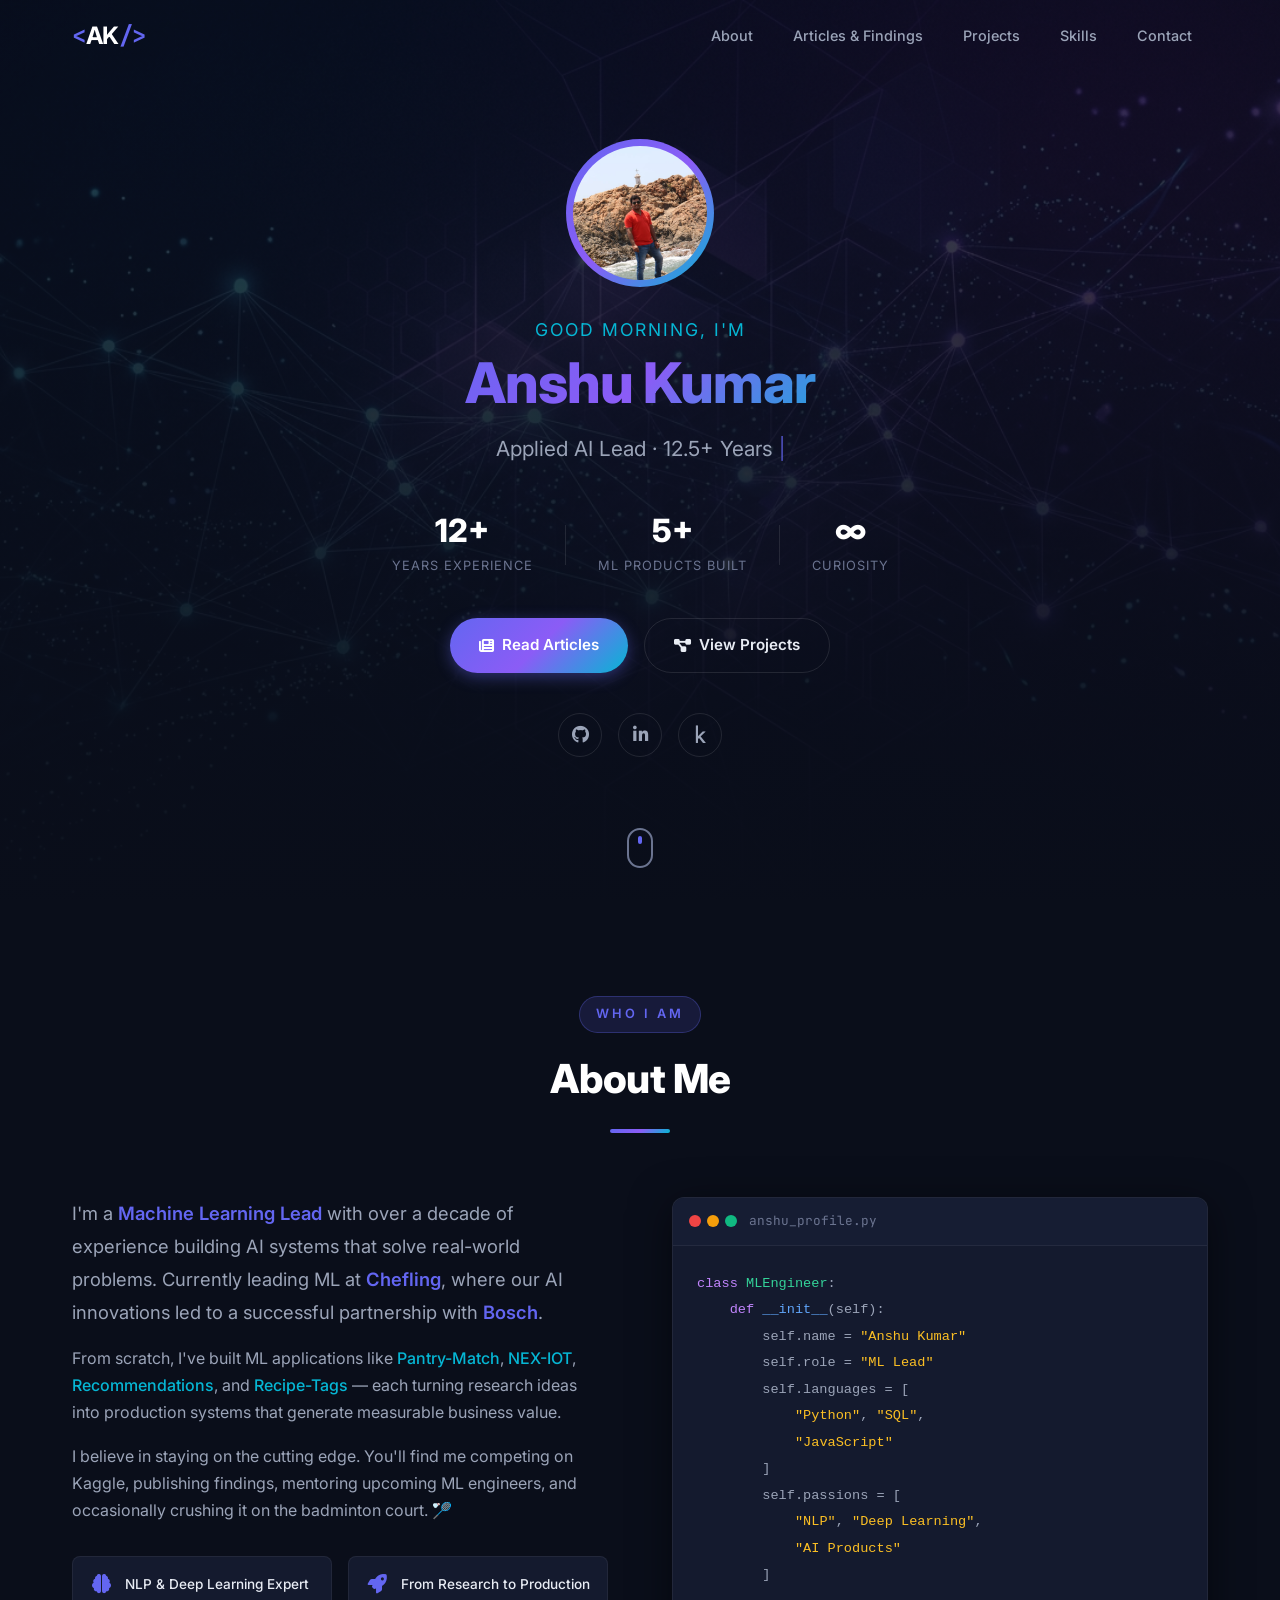
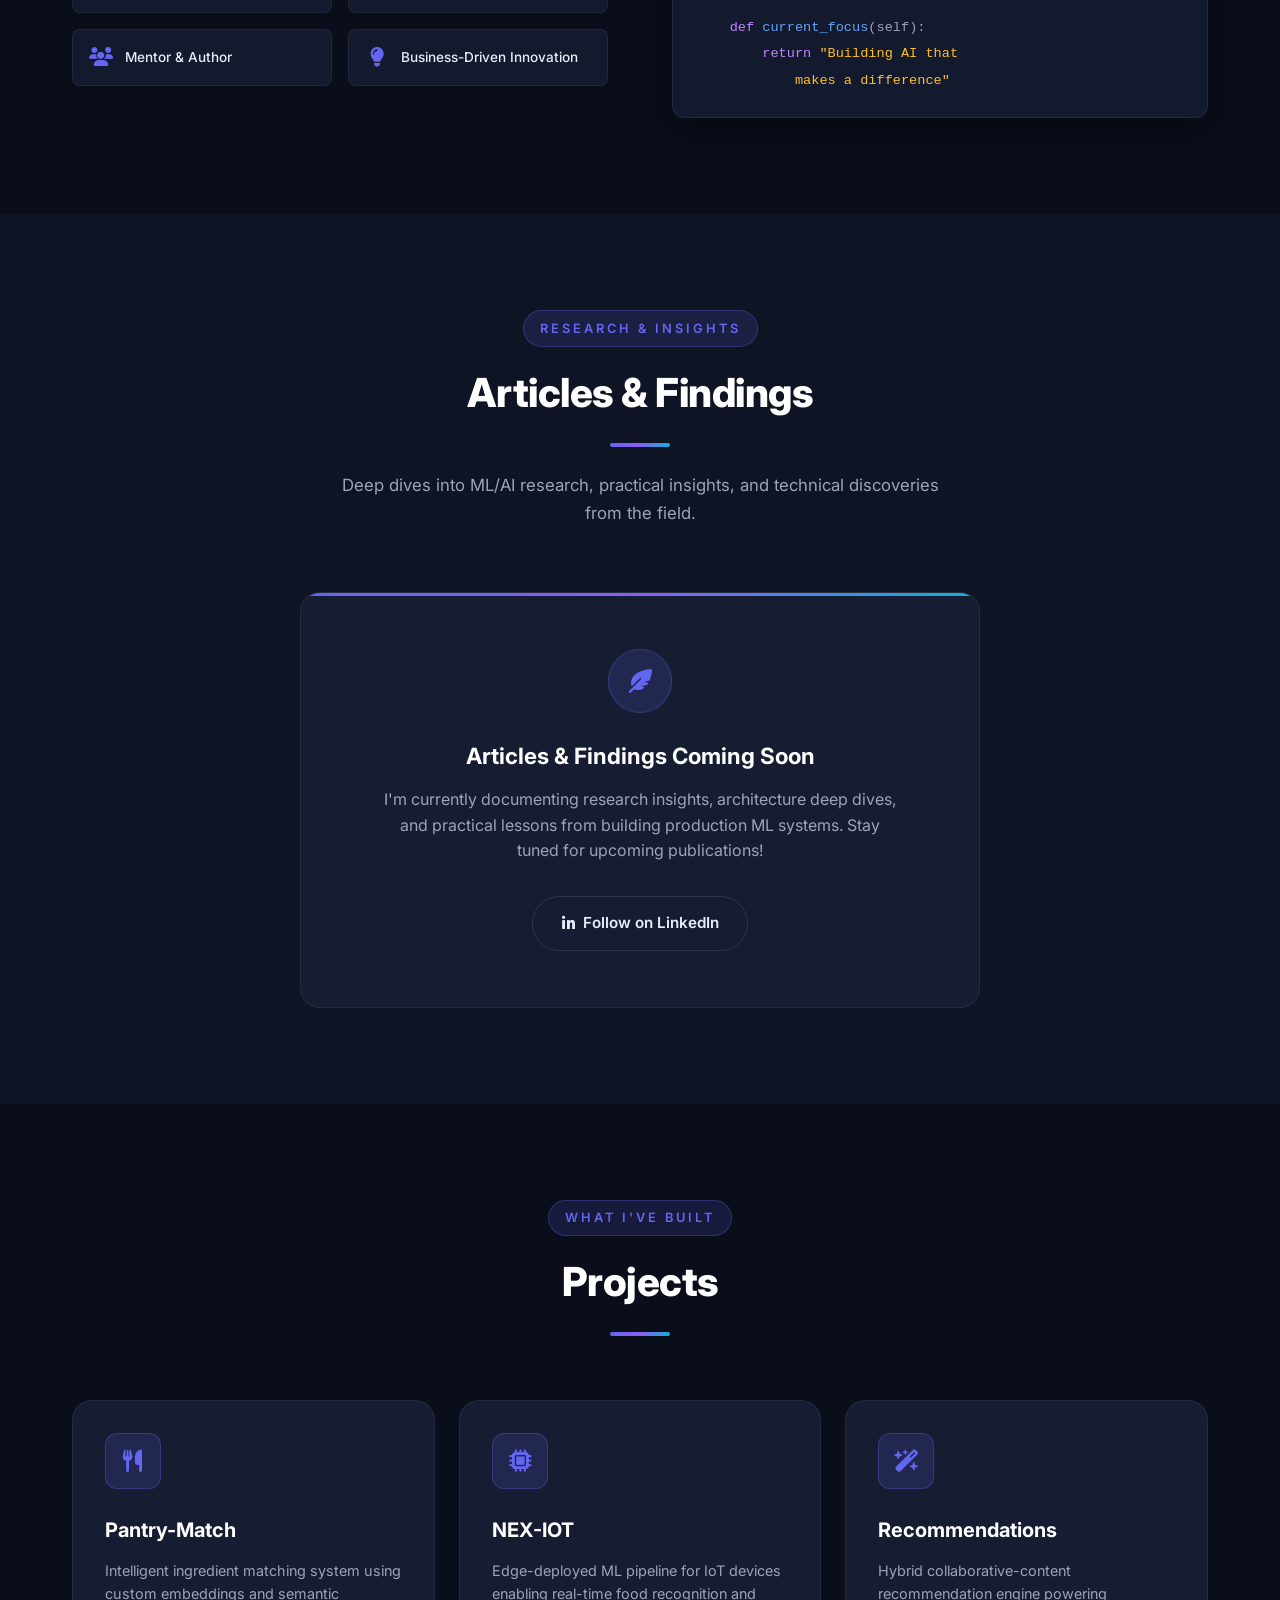
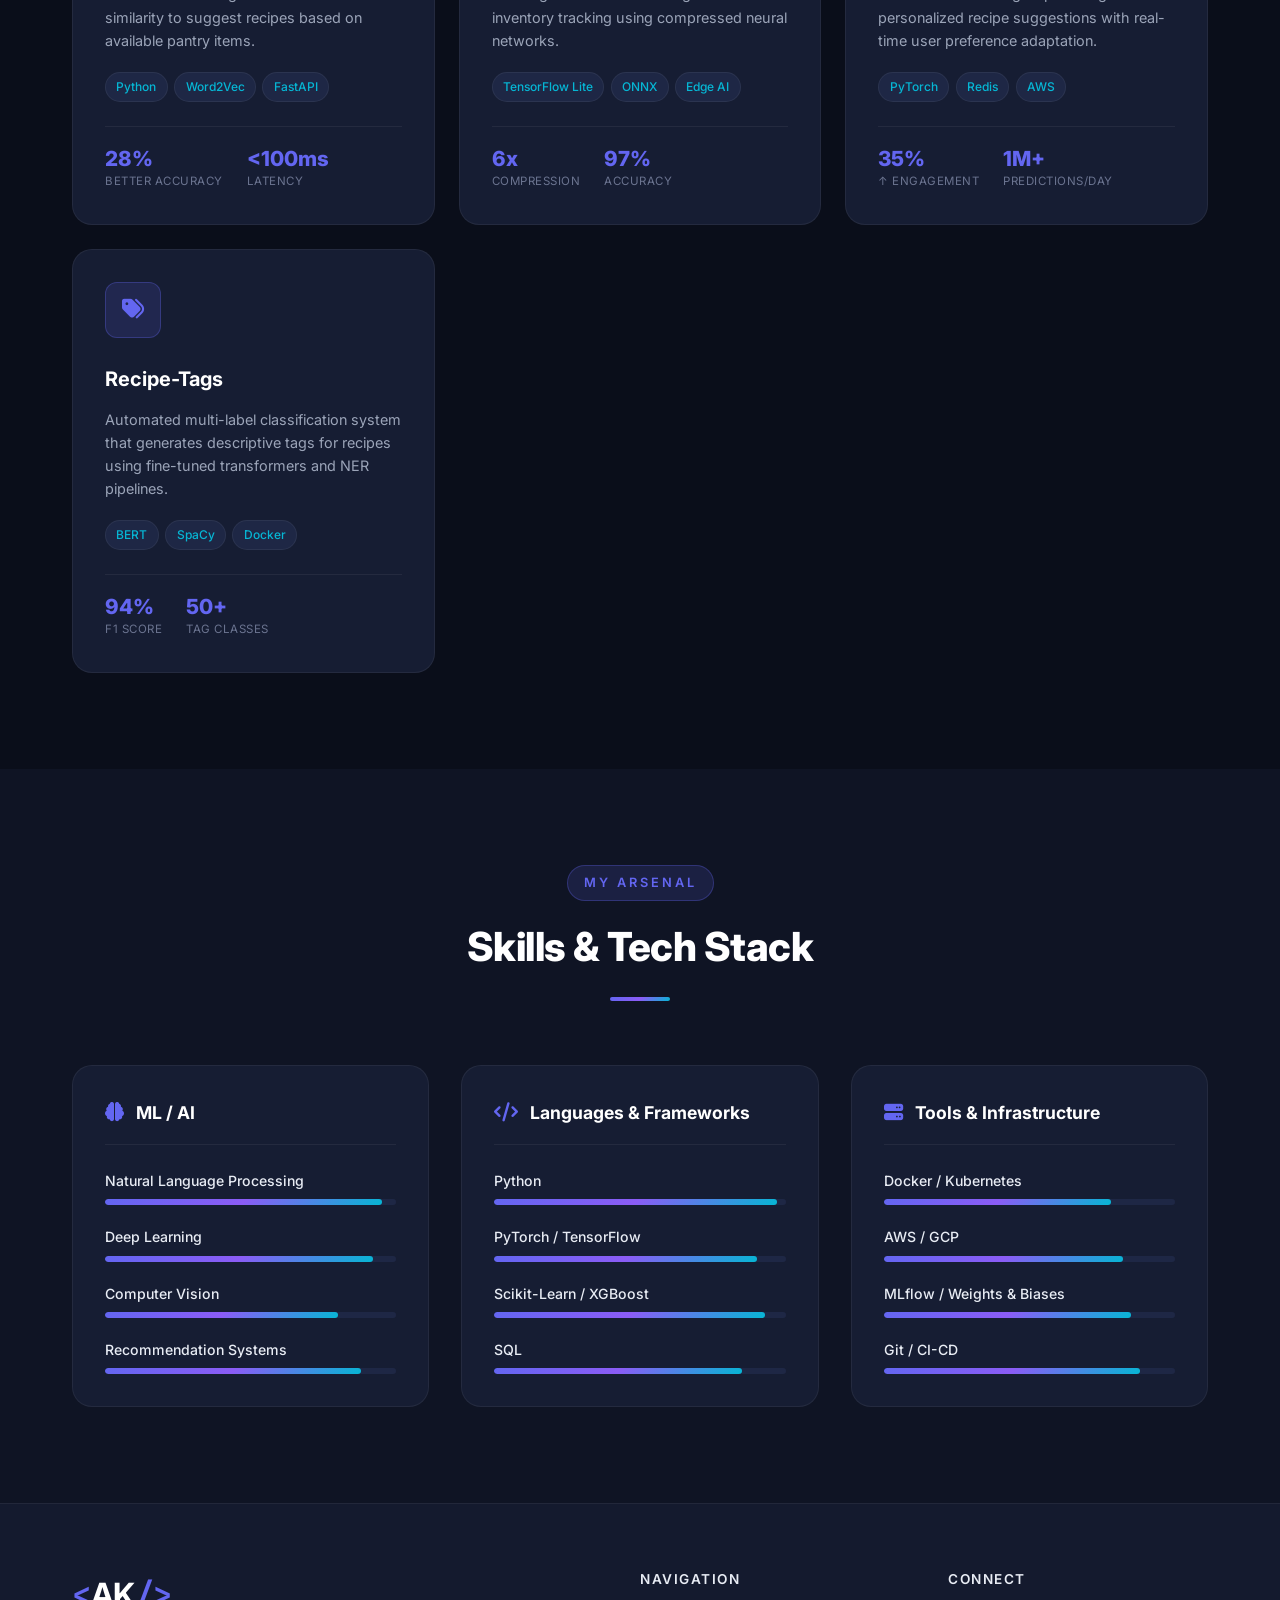
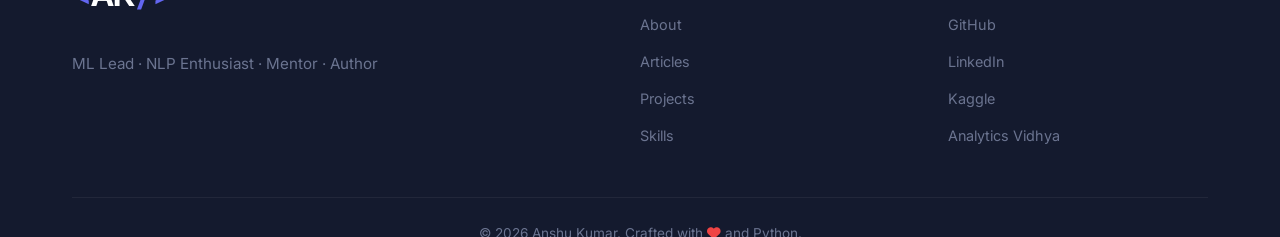
==== commit 027bccf3: "Update profile details and replace dummy articles with coming soon placeholder" ====
--- a/index.html
+++ b/index.html
@@ -4,11 +4,10 @@
 <head>
     <meta charset="UTF-8">
     <meta name="viewport" content="width=device-width, initial-scale=1.0">
-    <title>Anshu Kumar — Applied AI Lead | Agentic Systems & Enterprise Search</title>
+    <title>Anshu Kumar — ML Lead (Applied AI) </title>
     <meta name="description"
-        content="Anshu Kumar is an Applied AI Lead with 12.5+ years of experience architecting production-grade agentic workflows, enterprise search & retrieval, and Generative Engine Optimization (GEO) systems.">
-    <link rel="shortcut icon" type="image/png"
-        href="https://avatars3.githubusercontent.com/u/6544752?s=460&v=4" />
+        content="Anshu Kumar is a Machine Learning Lead specializing in Agentic AI, Search, LLMs, RAG and AI product development.">
+    <link rel="shortcut icon" type="image/png" href="https://avatars3.githubusercontent.com/u/6544752?s=460&v=4" />
 
     <!-- Fonts -->
     <link rel="preconnect" href="https://fonts.googleapis.com">
@@ -68,18 +67,18 @@
             </p>
             <div class="hero-stats">
                 <div class="stat">
-                    <span class="stat-number" id="yearsExp">12.5+</span>
+                    <span class="stat-number" id="yearsExp">12+</span>
                     <span class="stat-label">Years Experience</span>
                 </div>
                 <div class="stat-divider"></div>
                 <div class="stat">
-                    <span class="stat-number">Enterprise</span>
-                    <span class="stat-label">Scale (Walmart+)</span>
+                    <span class="stat-number">5+</span>
+                    <span class="stat-label">ML Products Built</span>
                 </div>
                 <div class="stat-divider"></div>
                 <div class="stat">
-                    <span class="stat-number">E2E</span>
-                    <span class="stat-label">Production Systems</span>
+                    <span class="stat-number">∞</span>
+                    <span class="stat-label">Curiosity</span>
                 </div>
             </div>
             <div class="hero-actions">
@@ -123,39 +122,37 @@
             <div class="about-grid">
                 <div class="about-text">
                     <p class="about-lead">
-                        I'm an <strong>Applied AI Lead</strong> with 12.5+ years of experience,
-                        operating as a hands-on technical lead driving architecture, core modeling,
-                        and engineering execution for production AI systems.
+                        I'm a <strong>Machine Learning Lead</strong> with over a decade of experience
+                        building AI systems that solve real-world problems. Currently leading ML at
+                        <strong>Chefling</strong>, where our AI innovations led to a successful partnership
+                        with <strong>Bosch</strong>.
                     </p>
                     <p>
-                        My current work centers on modernizing <em>Enterprise Search & Retrieval</em>
-                        and architecting <em>Agentic SEO / Generative Engine Optimization (GEO)</em>
-                        systems — building production-grade agentic workflows with strict offline
-                        evaluation pipelines, deterministic grounding, enterprise safety guardrails,
-                        and token-cost optimization.
+                        From scratch, I've built ML applications like <em>Pantry-Match</em>, <em>NEX-IOT</em>,
+                        <em>Recommendations</em>, and <em>Recipe-Tags</em> — each turning research ideas into
+                        production systems that generate measurable business value.
                     </p>
                     <p>
-                        Previously at <strong>Walmart</strong>, I directed initiatives to overhaul
-                        product discovery and semantic search, including fine-tuning Vision-Language
-                        Models (VLMs) and visual representation models to power catalog understanding
-                        and multimodal item retrieval at enterprise scale.
+                        I believe in staying on the cutting edge. You'll find me competing on Kaggle,
+                        publishing findings, mentoring upcoming ML engineers, and occasionally crushing it
+                        on the badminton court. 🏸
                     </p>
                     <div class="about-highlights">
                         <div class="highlight">
-                            <i class="fa-solid fa-robot"></i>
-                            <span>Agentic AI Systems</span>
+                            <i class="fa-solid fa-brain"></i>
+                            <span>NLP & Deep Learning Expert</span>
                         </div>
                         <div class="highlight">
-                            <i class="fa-solid fa-magnifying-glass"></i>
-                            <span>Enterprise Search & Retrieval</span>
+                            <i class="fa-solid fa-rocket"></i>
+                            <span>From Research to Production</span>
                         </div>
                         <div class="highlight">
-                            <i class="fa-solid fa-chart-line"></i>
-                            <span>GEO & Algorithmic SEO</span>
+                            <i class="fa-solid fa-users"></i>
+                            <span>Mentor & Author</span>
                         </div>
                         <div class="highlight">
-                            <i class="fa-solid fa-flask-vial"></i>
-                            <span>Evaluation & Experimentation</span>
+                            <i class="fa-solid fa-lightbulb"></i>
+                            <span>Business-Driven Innovation</span>
                         </div>
                     </div>
                 </div>
@@ -167,23 +164,22 @@
                             </div>
                             <span class="card-title">anshu_profile.py</span>
                         </div>
-                        <pre class="card-code"><code><span class="code-keyword">class</span> <span class="code-class">AppliedAILead</span>:
+                        <pre class="card-code"><code><span class="code-keyword">class</span> <span class="code-class">MLEngineer</span>:
     <span class="code-keyword">def</span> <span class="code-func">__init__</span>(self):
         self.name = <span class="code-string">"Anshu Kumar"</span>
-        self.role = <span class="code-string">"Applied AI Lead"</span>
-        self.focus = [
-            <span class="code-string">"Agentic Systems"</span>,
-            <span class="code-string">"Enterprise Search"</span>,
-            <span class="code-string">"GEO / Algorithmic SEO"</span>,
+        self.role = <span class="code-string">"ML Lead"</span>
+        self.languages = [
+            <span class="code-string">"Python"</span>, <span class="code-string">"SQL"</span>,
+            <span class="code-string">"JavaScript"</span>
         ]
-        self.models = [
-            <span class="code-string">"BGE-M3"</span>, <span class="code-string">"Qwen2-VL"</span>,
-            <span class="code-string">"OpenCLIP"</span>, <span class="code-string">"Llama 3"</span>,
+        self.passions = [
+            <span class="code-string">"NLP"</span>, <span class="code-string">"Deep Learning"</span>,
+            <span class="code-string">"AI Products"</span>
         ]
 
     <span class="code-keyword">def</span> <span class="code-func">current_focus</span>(self):
-        <span class="code-keyword">return</span> <span class="code-string">"Production agentic</span>
-            <span class="code-string">workflows at scale"</span></code></pre>
+        <span class="code-keyword">return</span> <span class="code-string">"Building AI that</span>
+            <span class="code-string">makes a difference"</span></code></pre>
                     </div>
                 </div>
             </div>
@@ -197,213 +193,34 @@
                 <span class="section-tag">Research & Insights</span>
                 <h2 class="section-title">Articles & Findings</h2>
                 <div class="section-line"></div>
-                <p class="section-desc">Deep dives into agentic AI, enterprise search, retrieval pipelines, and practical insights
-                    from building production systems at scale.</p>
-            </div>
-
-            <!-- Filter Tabs -->
+                <p class="section-desc">Deep dives into ML/AI research, practical insights, and technical discoveries
+                    from the field.</p>
+            </div>
+
+            <!-- Filter Tabs (hidden while articles are coming soon) -->
+            <!--
             <div class="filter-tabs" id="filterTabs">
                 <button class="filter-tab active" data-filter="all">All</button>
-                <button class="filter-tab" data-filter="agentic">Agentic AI</button>
-                <button class="filter-tab" data-filter="search">Search & Retrieval</button>
-                <button class="filter-tab" data-filter="geo">GEO / SEO</button>
+                <button class="filter-tab" data-filter="nlp">NLP</button>
+                <button class="filter-tab" data-filter="deep-learning">Deep Learning</button>
+                <button class="filter-tab" data-filter="applied-ml">Applied ML</button>
                 <button class="filter-tab" data-filter="findings">Key Findings</button>
             </div>
-
-            <div class="articles-grid" id="articlesGrid">
-                <!-- Article 1 -->
-                <article class="article-card" data-category="agentic" id="article-1">
-                    <div class="article-image">
-                        <img src="images/article-nlp.jpg"
-                            alt="Multi-agent workflow visualization">
-                        <div class="article-badge">Agentic AI</div>
-                        <div class="article-read-time">
-                            <i class="fa-regular fa-clock"></i> 12 min read
-                        </div>
-                    </div>
-                    <div class="article-body">
-                        <div class="article-meta">
-                            <time datetime="2026-09-15">Sep 15, 2026</time>
-                            <span class="article-dot">·</span>
-                            <span>Architecture</span>
-                        </div>
-                        <h3 class="article-title">Architecting Production Multi-Agent Workflows: Balancing Quality, Latency, and Token Economics</h3>
-                        <p class="article-excerpt">
-                            How to design end-to-end agentic systems that balance task-completion quality
-                            with enterprise safety guardrails and unit economics. Covers deterministic
-                            grounding, structured outputs, and cost-per-query optimization strategies.
-                        </p>
-                        <div class="article-tags">
-                            <span class="tag">Multi-Agent</span>
-                            <span class="tag">Guardrails</span>
-                            <span class="tag">Token Optimization</span>
-                        </div>
-                        <a href="#" class="article-link">
-                            Read Article <i class="fa-solid fa-arrow-right"></i>
-                        </a>
-                    </div>
-                </article>
-
-                <!-- Article 2 -->
-                <article class="article-card" data-category="search" id="article-2">
-                    <div class="article-image">
-                        <img src="images/article-deeplearning.jpg"
-                            alt="Retrieval pipeline architecture">
-                        <div class="article-badge">Search & Retrieval</div>
-                        <div class="article-read-time">
-                            <i class="fa-regular fa-clock"></i> 15 min read
-                        </div>
-                    </div>
-                    <div class="article-body">
-                        <div class="article-meta">
-                            <time datetime="2026-08-02">Aug 2, 2026</time>
-                            <span class="article-dot">·</span>
-                            <span>Technical Deep Dive</span>
-                        </div>
-                        <h3 class="article-title">Multi-Stage Retrieval Pipelines: From Agentic Query Understanding to LLM-Driven Re-Ranking</h3>
-                        <p class="article-excerpt">
-                            Designing modern e-commerce search with agentic intent decomposition,
-                            multi-channel hybrid search (sparse lexical + dense vectors), and
-                            cross-encoder/LLM-driven re-ranking for enterprise-scale product discovery.
-                        </p>
-                        <div class="article-tags">
-                            <span class="tag">Hybrid Search</span>
-                            <span class="tag">Cross-Encoder</span>
-                            <span class="tag">BGE-M3</span>
-                        </div>
-                        <a href="#" class="article-link">
-                            Read Article <i class="fa-solid fa-arrow-right"></i>
-                        </a>
-                    </div>
-                </article>
-
-                <!-- Article 3 -->
-                <article class="article-card" data-category="geo" id="article-3">
-                    <div class="article-image">
-                        <div class="article-gradient-bg gradient-1"></div>
-                        <div class="article-badge">GEO / SEO</div>
-                        <div class="article-read-time">
-                            <i class="fa-regular fa-clock"></i> 10 min read
-                        </div>
-                    </div>
-                    <div class="article-body">
-                        <div class="article-meta">
-                            <time datetime="2026-06-18">Jun 18, 2026</time>
-                            <span class="article-dot">·</span>
-                            <span>System Design</span>
-                        </div>
-                        <h3 class="article-title">Generative Engine Optimization: Building Autonomous Agents for AI-Era Search Visibility</h3>
-                        <p class="article-excerpt">
-                            How autonomous agents optimize contextual page relevance and graph-based
-                            internal linking topologies to maximize organic reach across both traditional
-                            search engines and emerging AI answer engines.
-                        </p>
-                        <div class="article-tags">
-                            <span class="tag">GEO</span>
-                            <span class="tag">Graph Linking</span>
-                            <span class="tag">Autonomous Agents</span>
-                        </div>
-                        <a href="#" class="article-link">
-                            Read Article <i class="fa-solid fa-arrow-right"></i>
-                        </a>
-                    </div>
-                </article>
-
-                <!-- Article 4 -->
-                <article class="article-card" data-category="findings" id="article-4">
-                    <div class="article-image">
-                        <div class="article-gradient-bg gradient-2"></div>
-                        <div class="article-badge badge-accent">Key Finding</div>
-                        <div class="article-read-time">
-                            <i class="fa-regular fa-clock"></i> 7 min read
-                        </div>
-                    </div>
-                    <div class="article-body">
-                        <div class="article-meta">
-                            <time datetime="2026-05-10">May 10, 2026</time>
-                            <span class="article-dot">·</span>
-                            <span>Finding</span>
-                        </div>
-                        <h3 class="article-title">Finding: LLM-as-a-Judge Achieves 92% Agreement with Human Evaluators on RAG Grounding Metrics</h3>
-                        <p class="article-excerpt">
-                            Our evaluation harness comparing LLM-as-a-judge assessments against expert
-                            human annotations showed strong alignment on faithfulness and relevance metrics,
-                            making automated offline evaluation viable for rapid iteration cycles.
-                        </p>
-                        <div class="article-tags">
-                            <span class="tag">LLM-as-Judge</span>
-                            <span class="tag">RAG Evaluation</span>
-                            <span class="tag">Grounding</span>
-                        </div>
-                        <a href="#" class="article-link">
-                            Read Finding <i class="fa-solid fa-arrow-right"></i>
-                        </a>
-                    </div>
-                </article>
-
-                <!-- Article 5 -->
-                <article class="article-card" data-category="search" id="article-5">
-                    <div class="article-image">
-                        <div class="article-gradient-bg gradient-3"></div>
-                        <div class="article-badge">Search & Retrieval</div>
-                        <div class="article-read-time">
-                            <i class="fa-regular fa-clock"></i> 14 min read
-                        </div>
-                    </div>
-                    <div class="article-body">
-                        <div class="article-meta">
-                            <time datetime="2026-03-22">Mar 22, 2026</time>
-                            <span class="article-dot">·</span>
-                            <span>Case Study</span>
-                        </div>
-                        <h3 class="article-title">Fine-Tuning VLMs for Catalog Understanding: From OpenCLIP to Multimodal Item Retrieval at Walmart Scale</h3>
-                        <p class="article-excerpt">
-                            How we fine-tuned Vision-Language Models (Qwen2-VL-7B) and OpenCLIP for
-                            product attribute extraction, image-text verification, and automated catalog
-                            enrichment powering semantic product discovery.
-                        </p>
-                        <div class="article-tags">
-                            <span class="tag">VLM</span>
-                            <span class="tag">OpenCLIP</span>
-                            <span class="tag">Multimodal</span>
-                        </div>
-                        <a href="#" class="article-link">
-                            Read Article <i class="fa-solid fa-arrow-right"></i>
-                        </a>
-                    </div>
-                </article>
-
-                <!-- Article 6 -->
-                <article class="article-card" data-category="findings" id="article-6">
-                    <div class="article-image">
-                        <div class="article-gradient-bg gradient-4"></div>
-                        <div class="article-badge badge-accent">Key Finding</div>
-                        <div class="article-read-time">
-                            <i class="fa-regular fa-clock"></i> 6 min read
-                        </div>
-                    </div>
-                    <div class="article-body">
-                        <div class="article-meta">
-                            <time datetime="2026-02-08">Feb 8, 2026</time>
-                            <span class="article-dot">·</span>
-                            <span>Finding</span>
-                        </div>
-                        <h3 class="article-title">Finding: Hybrid Sparse+Dense Retrieval Outperforms Pure Dense by 18% on Long-Tail E-Commerce Queries</h3>
-                        <p class="article-excerpt">
-                            Benchmarking multi-channel hybrid search (BM25 + BGE-M3 dense vectors)
-                            against pure dense retrieval on long-tail product queries showed significant
-                            gains in recall@100, especially for rare and compositional queries.
-                        </p>
-                        <div class="article-tags">
-                            <span class="tag">Hybrid Search</span>
-                            <span class="tag">BM25</span>
-                            <span class="tag">Dense Retrieval</span>
-                        </div>
-                        <a href="#" class="article-link">
-                            Read Finding <i class="fa-solid fa-arrow-right"></i>
-                        </a>
-                    </div>
-                </article>
+            -->
+
+            <div class="articles-placeholder">
+                <div class="placeholder-icon">
+                    <i class="fa-solid fa-feather-pointed"></i>
+                </div>
+                <h3 class="placeholder-title">Articles & Findings Coming Soon</h3>
+                <p class="placeholder-desc">
+                    I'm currently documenting research insights, architecture deep dives, and practical lessons from building production ML systems. Stay tuned for upcoming publications!
+                </p>
+                <div class="placeholder-actions">
+                    <a href="https://in.linkedin.com/in/anshu19" target="_blank" rel="noopener" class="btn btn-outline">
+                        <i class="fa-brands fa-linkedin-in"></i> Follow on LinkedIn
+                    </a>
+                </div>
             </div>
         </div>
     </section>
@@ -418,97 +235,101 @@
             </div>
             <div class="projects-grid">
                 <!-- Project 1 -->
-                <div class="project-card" id="project-agentic">
+                <div class="project-card" id="project-pantry">
                     <div class="project-icon">
-                        <i class="fa-solid fa-robot"></i>
-                    </div>
-                    <h3 class="project-title">Agentic Search & Retrieval</h3>
-                    <p class="project-desc">Production multi-agent workflows for enterprise search modernization — agentic query understanding, intent decomposition, hybrid retrieval, and LLM re-ranking with safety guardrails.</p>
+                        <i class="fa-solid fa-utensils"></i>
+                    </div>
+                    <h3 class="project-title">Pantry-Match</h3>
+                    <p class="project-desc">Intelligent ingredient matching system using custom embeddings and
+                        semantic similarity to suggest recipes based on available pantry items.</p>
                     <div class="project-tech">
-                        <span>Llama 3</span>
-                        <span>BGE-M3</span>
-                        <span>LangGraph</span>
+                        <span>Python</span>
+                        <span>Word2Vec</span>
+                        <span>FastAPI</span>
                     </div>
                     <div class="project-metrics">
                         <div class="metric">
-                            <span class="metric-value">E2E</span>
-                            <span class="metric-label">Production</span>
-                        </div>
-                        <div class="metric">
-                            <span class="metric-value">40%</span>
-                            <span class="metric-label">↓ Token Cost</span>
+                            <span class="metric-value">28%</span>
+                            <span class="metric-label">Better Accuracy</span>
+                        </div>
+                        <div class="metric">
+                            <span class="metric-value">&lt;100ms</span>
+                            <span class="metric-label">Latency</span>
                         </div>
                     </div>
                 </div>
 
                 <!-- Project 2 -->
-                <div class="project-card" id="project-geo">
+                <div class="project-card" id="project-nex">
                     <div class="project-icon">
-                        <i class="fa-solid fa-chart-line"></i>
-                    </div>
-                    <h3 class="project-title">GEO / Algorithmic SEO</h3>
-                    <p class="project-desc">Autonomous agents that optimize contextual page relevance and graph-based internal linking topologies to maximize organic reach across search engines and AI answer engines.</p>
+                        <i class="fa-solid fa-microchip"></i>
+                    </div>
+                    <h3 class="project-title">NEX-IOT</h3>
+                    <p class="project-desc">Edge-deployed ML pipeline for IoT devices enabling real-time food
+                        recognition and inventory tracking using compressed neural networks.</p>
                     <div class="project-tech">
-                        <span>GPT-4 / Claude</span>
-                        <span>Graph Algorithms</span>
-                        <span>Structured Output</span>
+                        <span>TensorFlow Lite</span>
+                        <span>ONNX</span>
+                        <span>Edge AI</span>
                     </div>
                     <div class="project-metrics">
                         <div class="metric">
-                            <span class="metric-value">Auto</span>
-                            <span class="metric-label">Autonomous Agents</span>
-                        </div>
-                        <div class="metric">
-                            <span class="metric-value">↑ Organic</span>
-                            <span class="metric-label">Reach</span>
+                            <span class="metric-value">6x</span>
+                            <span class="metric-label">Compression</span>
+                        </div>
+                        <div class="metric">
+                            <span class="metric-value">97%</span>
+                            <span class="metric-label">Accuracy</span>
                         </div>
                     </div>
                 </div>
 
                 <!-- Project 3 -->
-                <div class="project-card" id="project-vlm">
+                <div class="project-card" id="project-recsys">
                     <div class="project-icon">
-                        <i class="fa-solid fa-eye"></i>
-                    </div>
-                    <h3 class="project-title">Multimodal Catalog AI</h3>
-                    <p class="project-desc">Fine-tuned VLMs (Qwen2-VL-7B) and OpenCLIP for large-scale visual search, product attribute extraction, image-text verification, and automated catalog enrichment at Walmart.</p>
+                        <i class="fa-solid fa-wand-magic-sparkles"></i>
+                    </div>
+                    <h3 class="project-title">Recommendations</h3>
+                    <p class="project-desc">Hybrid collaborative-content recommendation engine powering personalized
+                        recipe suggestions with real-time user preference adaptation.</p>
                     <div class="project-tech">
-                        <span>Qwen2-VL</span>
-                        <span>OpenCLIP</span>
-                        <span>ViT</span>
+                        <span>PyTorch</span>
+                        <span>Redis</span>
+                        <span>AWS</span>
                     </div>
                     <div class="project-metrics">
                         <div class="metric">
-                            <span class="metric-value">Walmart</span>
-                            <span class="metric-label">Scale</span>
-                        </div>
-                        <div class="metric">
-                            <span class="metric-value">PEFT</span>
-                            <span class="metric-label">Fine-Tuning</span>
+                            <span class="metric-value">35%</span>
+                            <span class="metric-label">↑ Engagement</span>
+                        </div>
+                        <div class="metric">
+                            <span class="metric-value">1M+</span>
+                            <span class="metric-label">Predictions/day</span>
                         </div>
                     </div>
                 </div>
 
                 <!-- Project 4 -->
-                <div class="project-card" id="project-eval">
+                <div class="project-card" id="project-tags">
                     <div class="project-icon">
-                        <i class="fa-solid fa-flask-vial"></i>
-                    </div>
-                    <h3 class="project-title">Evaluation & Experimentation</h3>
-                    <p class="project-desc">Robust offline evaluation harnesses (LLM-as-a-judge, trajectory evals, RAG grounding metrics) with end-to-end online A/B testing tied to business KPIs.</p>
+                        <i class="fa-solid fa-tags"></i>
+                    </div>
+                    <h3 class="project-title">Recipe-Tags</h3>
+                    <p class="project-desc">Automated multi-label classification system that generates descriptive
+                        tags for recipes using fine-tuned transformers and NER pipelines.</p>
                     <div class="project-tech">
-                        <span>LLM-as-Judge</span>
-                        <span>A/B Testing</span>
-                        <span>RAG Metrics</span>
+                        <span>BERT</span>
+                        <span>SpaCy</span>
+                        <span>Docker</span>
                     </div>
                     <div class="project-metrics">
                         <div class="metric">
-                            <span class="metric-value">CTR</span>
-                            <span class="metric-label">Conversion KPIs</span>
-                        </div>
-                        <div class="metric">
-                            <span class="metric-value">92%</span>
-                            <span class="metric-label">Judge Agreement</span>
+                            <span class="metric-value">94%</span>
+                            <span class="metric-label">F1 Score</span>
+                        </div>
+                        <div class="metric">
+                            <span class="metric-value">50+</span>
+                            <span class="metric-label">Tag Classes</span>
                         </div>
                     </div>
                 </div>
@@ -527,70 +348,94 @@
             <div class="skills-grid">
                 <div class="skill-category">
                     <h3 class="skill-cat-title">
-                        <i class="fa-solid fa-robot"></i> Agentic AI & Retrieval
+                        <i class="fa-solid fa-brain"></i> ML / AI
                     </h3>
                     <div class="skill-items">
                         <div class="skill-item">
-                            <span class="skill-name">Multi-Agent Workflows</span>
-                            <div class="skill-bar"><div class="skill-fill" data-level="95"></div></div>
-                        </div>
-                        <div class="skill-item">
-                            <span class="skill-name">Hybrid Search (Sparse + Dense)</span>
-                            <div class="skill-bar"><div class="skill-fill" data-level="94"></div></div>
-                        </div>
-                        <div class="skill-item">
-                            <span class="skill-name">Cross-Encoder / LLM Re-Ranking</span>
-                            <div class="skill-bar"><div class="skill-fill" data-level="92"></div></div>
-                        </div>
-                        <div class="skill-item">
-                            <span class="skill-name">GEO & Algorithmic SEO</span>
-                            <div class="skill-bar"><div class="skill-fill" data-level="90"></div></div>
+                            <span class="skill-name">Natural Language Processing</span>
+                            <div class="skill-bar">
+                                <div class="skill-fill" data-level="95"></div>
+                            </div>
+                        </div>
+                        <div class="skill-item">
+                            <span class="skill-name">Deep Learning</span>
+                            <div class="skill-bar">
+                                <div class="skill-fill" data-level="92"></div>
+                            </div>
+                        </div>
+                        <div class="skill-item">
+                            <span class="skill-name">Computer Vision</span>
+                            <div class="skill-bar">
+                                <div class="skill-fill" data-level="80"></div>
+                            </div>
+                        </div>
+                        <div class="skill-item">
+                            <span class="skill-name">Recommendation Systems</span>
+                            <div class="skill-bar">
+                                <div class="skill-fill" data-level="88"></div>
+                            </div>
                         </div>
                     </div>
                 </div>
                 <div class="skill-category">
                     <h3 class="skill-cat-title">
-                        <i class="fa-solid fa-brain"></i> Models & Frameworks
+                        <i class="fa-solid fa-code"></i> Languages & Frameworks
                     </h3>
                     <div class="skill-items">
                         <div class="skill-item">
-                            <span class="skill-name">LLMs (Llama 3, Mistral, GPT-4, Claude)</span>
-                            <div class="skill-bar"><div class="skill-fill" data-level="95"></div></div>
-                        </div>
-                        <div class="skill-item">
-                            <span class="skill-name">VLMs (Qwen2-VL, OpenCLIP, ViT)</span>
-                            <div class="skill-bar"><div class="skill-fill" data-level="90"></div></div>
-                        </div>
-                        <div class="skill-item">
-                            <span class="skill-name">Bi-Encoders / Cross-Encoders (BGE-M3)</span>
-                            <div class="skill-bar"><div class="skill-fill" data-level="93"></div></div>
-                        </div>
-                        <div class="skill-item">
-                            <span class="skill-name">Python / PyTorch / HuggingFace</span>
-                            <div class="skill-bar"><div class="skill-fill" data-level="97"></div></div>
+                            <span class="skill-name">Python</span>
+                            <div class="skill-bar">
+                                <div class="skill-fill" data-level="97"></div>
+                            </div>
+                        </div>
+                        <div class="skill-item">
+                            <span class="skill-name">PyTorch / TensorFlow</span>
+                            <div class="skill-bar">
+                                <div class="skill-fill" data-level="90"></div>
+                            </div>
+                        </div>
+                        <div class="skill-item">
+                            <span class="skill-name">Scikit-Learn / XGBoost</span>
+                            <div class="skill-bar">
+                                <div class="skill-fill" data-level="93"></div>
+                            </div>
+                        </div>
+                        <div class="skill-item">
+                            <span class="skill-name">SQL</span>
+                            <div class="skill-bar">
+                                <div class="skill-fill" data-level="85"></div>
+                            </div>
                         </div>
                     </div>
                 </div>
                 <div class="skill-category">
                     <h3 class="skill-cat-title">
-                        <i class="fa-solid fa-flask-vial"></i> Evaluation & Infra
+                        <i class="fa-solid fa-server"></i> Tools & Infrastructure
                     </h3>
                     <div class="skill-items">
                         <div class="skill-item">
-                            <span class="skill-name">LLM-as-a-Judge / Trajectory Evals</span>
-                            <div class="skill-bar"><div class="skill-fill" data-level="92"></div></div>
-                        </div>
-                        <div class="skill-item">
-                            <span class="skill-name">RAG Grounding & Faithfulness Metrics</span>
-                            <div class="skill-bar"><div class="skill-fill" data-level="90"></div></div>
-                        </div>
-                        <div class="skill-item">
-                            <span class="skill-name">A/B Testing (CTR, Conversion, Engagement)</span>
-                            <div class="skill-bar"><div class="skill-fill" data-level="88"></div></div>
-                        </div>
-                        <div class="skill-item">
-                            <span class="skill-name">Prompt Optimization & Structured Outputs</span>
-                            <div class="skill-bar"><div class="skill-fill" data-level="93"></div></div>
+                            <span class="skill-name">Docker / Kubernetes</span>
+                            <div class="skill-bar">
+                                <div class="skill-fill" data-level="78"></div>
+                            </div>
+                        </div>
+                        <div class="skill-item">
+                            <span class="skill-name">AWS / GCP</span>
+                            <div class="skill-bar">
+                                <div class="skill-fill" data-level="82"></div>
+                            </div>
+                        </div>
+                        <div class="skill-item">
+                            <span class="skill-name">MLflow / Weights & Biases</span>
+                            <div class="skill-bar">
+                                <div class="skill-fill" data-level="85"></div>
+                            </div>
+                        </div>
+                        <div class="skill-item">
+                            <span class="skill-name">Git / CI-CD</span>
+                            <div class="skill-bar">
+                                <div class="skill-fill" data-level="88"></div>
+                            </div>
                         </div>
                     </div>
                 </div>
@@ -606,7 +451,7 @@
                     <a href="#" class="nav-logo footer-logo">
                         <span class="logo-bracket">&lt;</span>AK<span class="logo-bracket">/&gt;</span>
                     </a>
-                    <p class="footer-tagline">Applied AI Lead · Agentic Systems · Enterprise Search · GEO</p>
+                    <p class="footer-tagline">ML Lead · NLP Enthusiast · Mentor · Author</p>
                 </div>
                 <div class="footer-links-group">
                     <h4>Navigation</h4>
@@ -645,4 +490,4 @@
     <script src="javascripts/main.js"></script>
 </body>
 
-</html>
+</html>
--- a/stylesheets/theme.css
+++ b/stylesheets/theme.css
@@ -908,6 +908,73 @@
     transform: translateX(4px);
 }
 
+/* ---------- ARTICLES PLACEHOLDER ---------- */
+.articles-placeholder {
+    max-width: 680px;
+    margin: 0 auto;
+    padding: 3.5rem 2.5rem;
+    background: var(--bg-card);
+    border: 1px solid var(--border-subtle);
+    border-radius: var(--border-radius-lg);
+    text-align: center;
+    position: relative;
+    overflow: hidden;
+    transition: all var(--transition-smooth);
+}
+
+.articles-placeholder::before {
+    content: '';
+    position: absolute;
+    top: 0;
+    left: 0;
+    right: 0;
+    height: 3px;
+    background: var(--accent-gradient);
+}
+
+.articles-placeholder:hover {
+    transform: translateY(-4px);
+    border-color: var(--border-accent);
+    box-shadow: var(--shadow-lg), var(--shadow-glow);
+}
+
+.placeholder-icon {
+    width: 64px;
+    height: 64px;
+    margin: 0 auto 1.5rem;
+    border-radius: 50%;
+    background: var(--accent-glow);
+    border: 1px solid var(--border-accent);
+    display: flex;
+    align-items: center;
+    justify-content: center;
+    color: var(--accent-primary);
+    font-size: 1.5rem;
+}
+
+.placeholder-title {
+    font-size: 1.4rem;
+    font-weight: 700;
+    color: var(--text-bright);
+    margin-bottom: 0.75rem;
+}
+
+.placeholder-desc {
+    color: var(--text-secondary);
+    font-size: 1rem;
+    line-height: 1.6;
+    margin-bottom: 2rem;
+    max-width: 520px;
+    margin-left: auto;
+    margin-right: auto;
+}
+
+.placeholder-actions {
+    display: flex;
+    justify-content: center;
+    gap: 1rem;
+}
+
 /* ---------- PROJECTS ---------- */
 .projects-grid {
     display: grid;
@@ -1324,4 +1391,12 @@
     .stat-divider {
         height: 30px;
     }
-}
+
+    .articles-placeholder {
+        padding: 2.5rem 1.25rem;
+    }
+
+    .placeholder-title {
+        font-size: 1.2rem;
+    }
+}
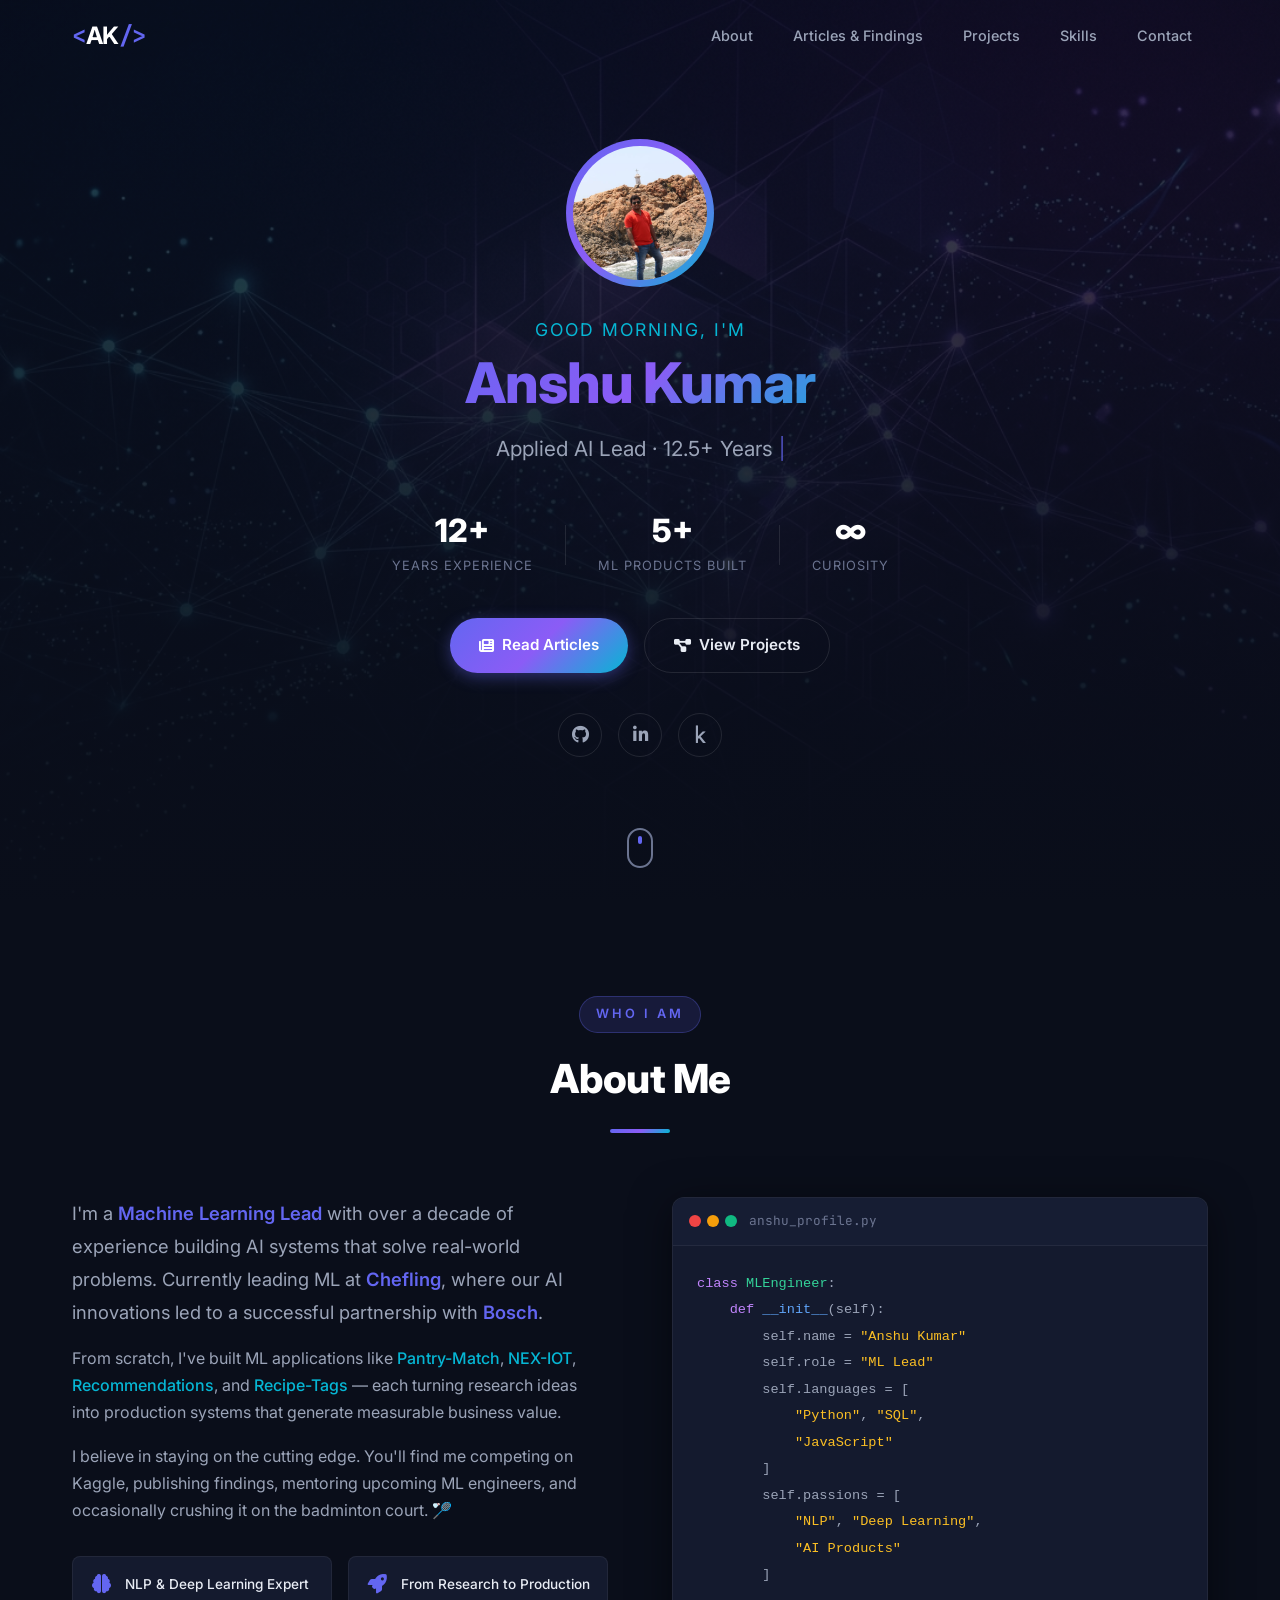
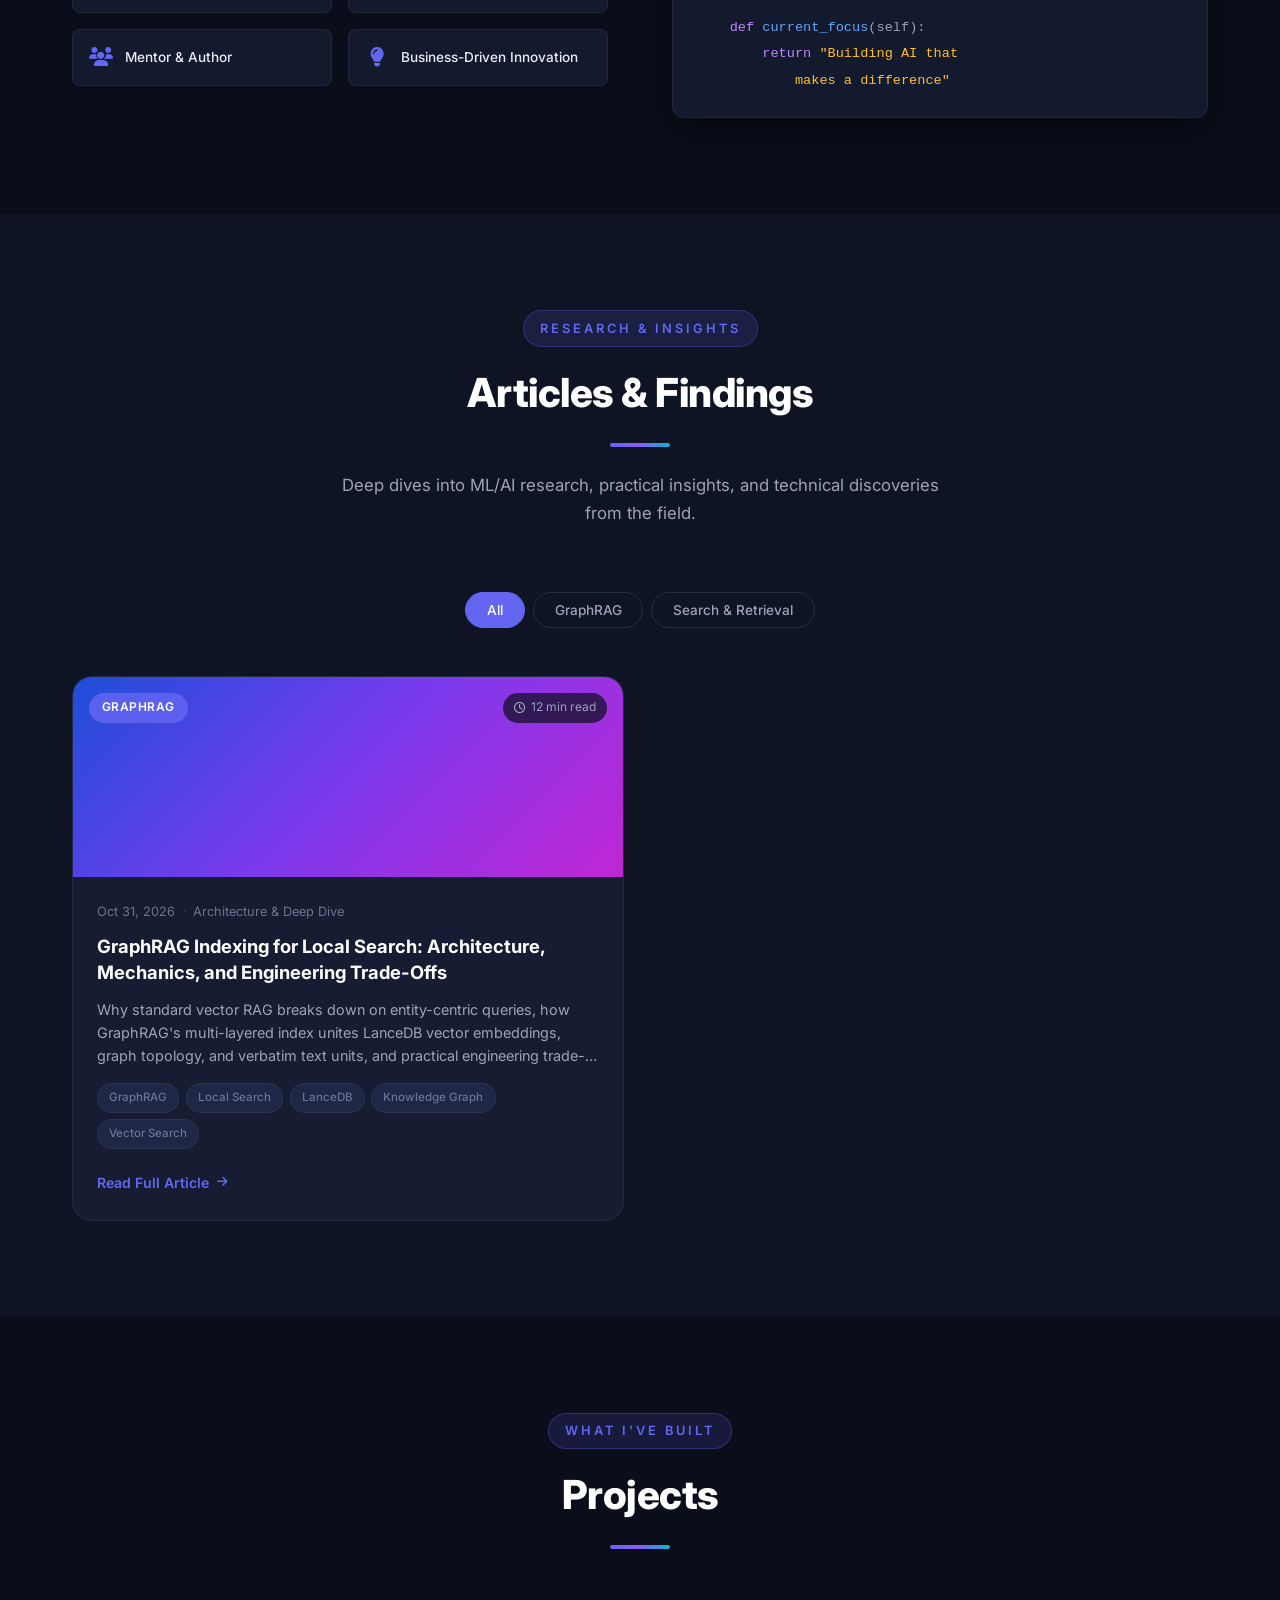
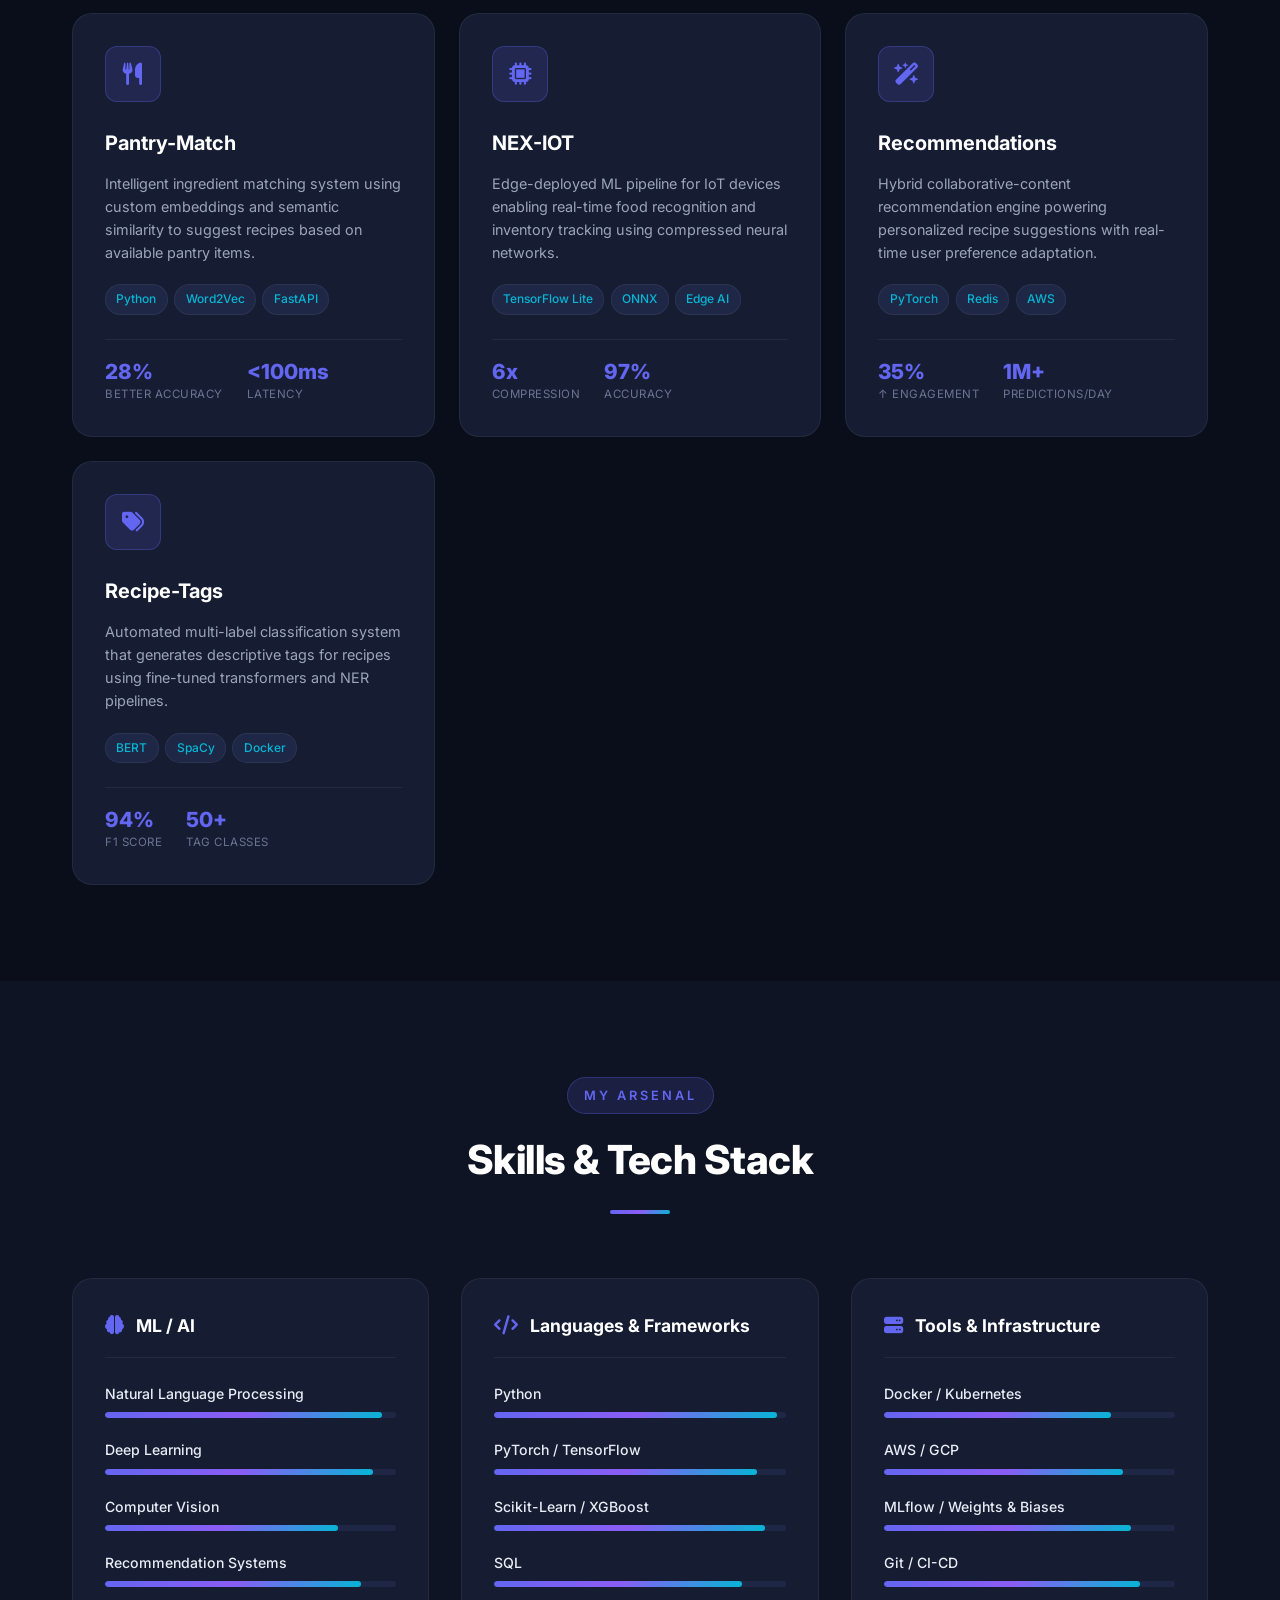
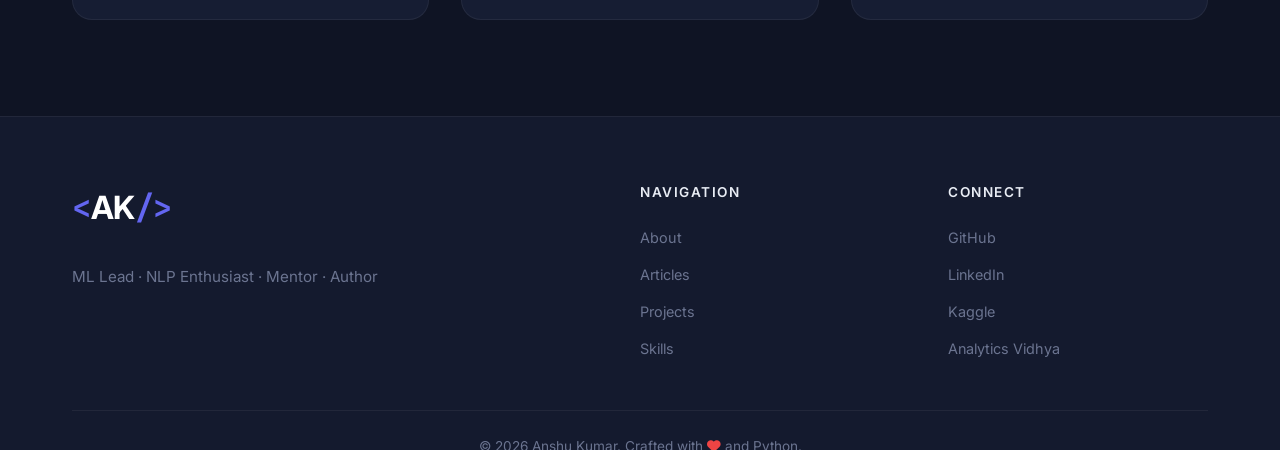
==== commit 3b093cd2: "Add GraphRAG Indexing for Local Search article with trade-offs and key takeaways" ====
--- a/index.html
+++ b/index.html
@@ -197,30 +197,45 @@
                     from the field.</p>
             </div>
 
-            <!-- Filter Tabs (hidden while articles are coming soon) -->
-            <!--
+            <!-- Filter Tabs -->
             <div class="filter-tabs" id="filterTabs">
                 <button class="filter-tab active" data-filter="all">All</button>
-                <button class="filter-tab" data-filter="nlp">NLP</button>
-                <button class="filter-tab" data-filter="deep-learning">Deep Learning</button>
-                <button class="filter-tab" data-filter="applied-ml">Applied ML</button>
-                <button class="filter-tab" data-filter="findings">Key Findings</button>
-            </div>
-            -->
-
-            <div class="articles-placeholder">
-                <div class="placeholder-icon">
-                    <i class="fa-solid fa-feather-pointed"></i>
-                </div>
-                <h3 class="placeholder-title">Articles & Findings Coming Soon</h3>
-                <p class="placeholder-desc">
-                    I'm currently documenting research insights, architecture deep dives, and practical lessons from building production ML systems. Stay tuned for upcoming publications!
-                </p>
-                <div class="placeholder-actions">
-                    <a href="https://in.linkedin.com/in/anshu19" target="_blank" rel="noopener" class="btn btn-outline">
-                        <i class="fa-brands fa-linkedin-in"></i> Follow on LinkedIn
-                    </a>
-                </div>
+                <button class="filter-tab" data-filter="graphrag">GraphRAG</button>
+                <button class="filter-tab" data-filter="search">Search & Retrieval</button>
+            </div>
+
+            <div class="articles-grid" id="articlesGrid">
+                <!-- Article 1: GraphRAG Indexing for Local Search -->
+                <article class="article-card" data-category="graphrag search" id="article-graphrag">
+                    <div class="article-image">
+                        <div class="article-gradient-bg gradient-3"></div>
+                        <div class="article-badge">GraphRAG</div>
+                        <div class="article-read-time">
+                            <i class="fa-regular fa-clock"></i> 12 min read
+                        </div>
+                    </div>
+                    <div class="article-body">
+                        <div class="article-meta">
+                            <time datetime="2026-10-31">Oct 31, 2026</time>
+                            <span class="article-dot">·</span>
+                            <span>Architecture & Deep Dive</span>
+                        </div>
+                        <h3 class="article-title">GraphRAG Indexing for Local Search: Architecture, Mechanics, and Engineering Trade-Offs</h3>
+                        <p class="article-excerpt">
+                            Why standard vector RAG breaks down on entity-centric queries, how GraphRAG's multi-layered index unites LanceDB vector embeddings, graph topology, and verbatim text units, and practical engineering trade-offs in enterprise production.
+                        </p>
+                        <div class="article-tags">
+                            <span class="tag">GraphRAG</span>
+                            <span class="tag">Local Search</span>
+                            <span class="tag">LanceDB</span>
+                            <span class="tag">Knowledge Graph</span>
+                            <span class="tag">Vector Search</span>
+                        </div>
+                        <a href="articles/graphrag-local-search-indexing.html" class="article-link">
+                            Read Full Article <i class="fa-solid fa-arrow-right"></i>
+                        </a>
+                    </div>
+                </article>
             </div>
         </div>
     </section>
--- a/stylesheets/theme.css
+++ b/stylesheets/theme.css
@@ -1400,3 +1400,493 @@
         font-size: 1.2rem;
     }
 }
+
+/* ============================================
+   ARTICLE DETAIL PAGE STYLING
+   ============================================ */
+
+.article-header-section {
+    padding-top: 8rem;
+    padding-bottom: 3rem;
+    position: relative;
+    overflow: hidden;
+}
+
+.article-header-container {
+    max-width: 860px;
+    margin: 0 auto;
+    padding: 0 1.5rem;
+}
+
+.back-to-home {
+    display: inline-flex;
+    align-items: center;
+    gap: 0.5rem;
+    color: var(--text-secondary);
+    font-size: 0.9rem;
+    font-weight: 500;
+    margin-bottom: 2rem;
+    padding: 0.4rem 0.9rem;
+    border-radius: 50px;
+    background: rgba(255, 255, 255, 0.04);
+    border: 1px solid var(--border-subtle);
+    transition: all var(--transition-fast);
+}
+
+.back-to-home:hover {
+    color: var(--text-bright);
+    border-color: var(--accent-primary);
+    transform: translateX(-3px);
+}
+
+.article-main-title {
+    font-size: 2.75rem;
+    font-weight: 800;
+    line-height: 1.25;
+    color: var(--text-bright);
+    margin-bottom: 1.25rem;
+    letter-spacing: -0.5px;
+}
+
+.article-lead {
+    font-size: 1.2rem;
+    line-height: 1.7;
+    color: var(--text-secondary);
+    margin-bottom: 2rem;
+}
+
+.article-author-meta {
+    display: flex;
+    align-items: center;
+    gap: 1.25rem;
+    padding: 1.25rem 0;
+    border-top: 1px solid var(--border-subtle);
+    border-bottom: 1px solid var(--border-subtle);
+}
+
+.author-avatar {
+    width: 52px;
+    height: 52px;
+    border-radius: 50%;
+    border: 2px solid var(--accent-primary);
+    object-fit: cover;
+}
+
+.author-info h4 {
+    font-size: 1rem;
+    font-weight: 700;
+    color: var(--text-bright);
+    margin-bottom: 0.2rem;
+}
+
+.author-info p {
+    font-size: 0.85rem;
+    color: var(--text-muted);
+}
+
+.article-details {
+    display: flex;
+    align-items: center;
+    gap: 1rem;
+    margin-left: auto;
+    font-size: 0.85rem;
+    color: var(--text-secondary);
+}
+
+.article-body-container {
+    max-width: 860px;
+    margin: 0 auto;
+    padding: 2rem 1.5rem 6rem;
+}
+
+.article-prose {
+    font-size: 1.1rem;
+    line-height: 1.8;
+    color: var(--text-primary);
+}
+
+.article-prose p {
+    margin-bottom: 1.5rem;
+}
+
+.article-prose h2 {
+    font-size: 1.85rem;
+    font-weight: 700;
+    color: var(--text-bright);
+    margin-top: 3.5rem;
+    margin-bottom: 1.25rem;
+    padding-bottom: 0.5rem;
+    border-bottom: 1px solid var(--border-subtle);
+    display: flex;
+    align-items: center;
+    gap: 0.6rem;
+}
+
+.article-prose h3 {
+    font-size: 1.4rem;
+    font-weight: 600;
+    color: var(--text-bright);
+    margin-top: 2.5rem;
+    margin-bottom: 1rem;
+}
+
+.article-prose h4 {
+    font-size: 1.15rem;
+    font-weight: 600;
+    color: var(--accent-tertiary);
+    margin-top: 1.75rem;
+    margin-bottom: 0.75rem;
+}
+
+.article-prose ul, .article-prose ol {
+    margin-bottom: 1.75rem;
+    padding-left: 1.5rem;
+}
+
+.article-prose li {
+    margin-bottom: 0.6rem;
+}
+
+.article-prose strong {
+    color: var(--text-bright);
+    font-weight: 600;
+}
+
+/* Callout Box */
+.callout-box {
+    margin: 2rem 0;
+    padding: 1.5rem 1.75rem;
+    border-radius: var(--border-radius);
+    background: var(--bg-card);
+    border-left: 4px solid var(--accent-primary);
+    border-top: 1px solid var(--border-subtle);
+    border-right: 1px solid var(--border-subtle);
+    border-bottom: 1px solid var(--border-subtle);
+}
+
+.callout-title {
+    font-size: 1rem;
+    font-weight: 700;
+    color: var(--accent-primary);
+    margin-bottom: 0.5rem;
+    display: flex;
+    align-items: center;
+    gap: 0.5rem;
+}
+
+.callout-content {
+    font-size: 0.98rem;
+    line-height: 1.7;
+    color: var(--text-secondary);
+}
+
+.callout-content p:last-child {
+    margin-bottom: 0;
+}
+
+/* Pipeline Stage Cards */
+.stage-card {
+    background: var(--bg-card);
+    border: 1px solid var(--border-subtle);
+    border-radius: var(--border-radius);
+    padding: 1.75rem;
+    margin: 1.75rem 0;
+    position: relative;
+    transition: all var(--transition-fast);
+}
+
+.stage-card:hover {
+    border-color: var(--border-accent);
+    box-shadow: var(--shadow-md);
+}
+
+.stage-card-header {
+    display: flex;
+    align-items: center;
+    justify-content: space-between;
+    margin-bottom: 1rem;
+}
+
+.stage-card-title {
+    font-size: 1.25rem;
+    font-weight: 700;
+    color: var(--text-bright);
+    display: flex;
+    align-items: center;
+    gap: 0.6rem;
+}
+
+.stage-tag {
+    font-size: 0.75rem;
+    font-weight: 600;
+    padding: 0.25rem 0.65rem;
+    border-radius: 50px;
+    background: var(--accent-glow);
+    color: var(--accent-primary);
+    border: 1px solid var(--border-accent);
+}
+
+/* Tables */
+.table-wrapper {
+    width: 100%;
+    overflow-x: auto;
+    margin: 2.25rem 0;
+    border-radius: var(--border-radius);
+    border: 1px solid var(--border-subtle);
+}
+
+.article-table {
+    width: 100%;
+    border-collapse: collapse;
+    font-size: 0.92rem;
+    text-align: left;
+    background: var(--bg-card);
+}
+
+.article-table th {
+    background: var(--bg-tertiary);
+    color: var(--text-bright);
+    padding: 1rem 1.2rem;
+    font-weight: 600;
+    border-bottom: 1px solid var(--border-light);
+    white-space: nowrap;
+}
+
+.article-table td {
+    padding: 1rem 1.2rem;
+    border-bottom: 1px solid var(--border-subtle);
+    color: var(--text-secondary);
+    line-height: 1.6;
+}
+
+.article-table tr:last-child td {
+    border-bottom: none;
+}
+
+.article-table tr:hover td {
+    background: rgba(255, 255, 255, 0.02);
+}
+
+/* Code Blocks */
+.article-prose pre {
+    background: #0d1222;
+    border: 1px solid var(--border-subtle);
+    border-radius: var(--border-radius-sm);
+    padding: 1.25rem 1.5rem;
+    overflow-x: auto;
+    margin: 1.5rem 0 2rem;
+    font-family: var(--font-mono);
+    font-size: 0.9rem;
+    line-height: 1.6;
+    color: #e2e8f0;
+}
+
+.article-prose code {
+    font-family: var(--font-mono);
+    font-size: 0.9em;
+    padding: 0.2em 0.4em;
+    background: rgba(255, 255, 255, 0.06);
+    border-radius: 4px;
+    color: #93c5fd;
+}
+
+.article-prose pre code {
+    padding: 0;
+    background: transparent;
+    color: inherit;
+    font-size: 0.9rem;
+}
+
+/* Mermaid Container */
+.mermaid-container {
+    background: var(--bg-card);
+    border: 1px solid var(--border-subtle);
+    border-radius: var(--border-radius);
+    padding: 2rem 1.5rem;
+    margin: 2.5rem 0;
+    overflow-x: auto;
+    text-align: center;
+}
+
+/* Tradeoffs & Takeaways Grids */
+.tradeoffs-grid {
+    display: grid;
+    grid-template-columns: 1fr;
+    gap: 1.5rem;
+    margin: 2rem 0;
+}
+
+.tradeoff-card {
+    background: var(--bg-card);
+    border: 1px solid var(--border-subtle);
+    border-radius: var(--border-radius);
+    padding: 1.5rem 1.75rem;
+    position: relative;
+    overflow: hidden;
+}
+
+.tradeoff-card::before {
+    content: '';
+    position: absolute;
+    top: 0;
+    left: 0;
+    width: 4px;
+    height: 100%;
+    background: var(--accent-gradient-warm);
+}
+
+.tradeoff-header {
+    display: flex;
+    align-items: center;
+    gap: 0.6rem;
+    margin-bottom: 0.75rem;
+}
+
+.tradeoff-title {
+    font-size: 1.15rem;
+    font-weight: 700;
+    color: var(--text-bright);
+}
+
+.takeaways-container {
+    background: linear-gradient(135deg, rgba(99, 102, 241, 0.08), rgba(6, 182, 212, 0.08));
+    border: 1px solid var(--border-accent);
+    border-radius: var(--border-radius-lg);
+    padding: 2.25rem 2rem;
+    margin: 3rem 0;
+}
+
+.takeaway-header {
+    display: flex;
+    align-items: center;
+    gap: 0.75rem;
+    margin-bottom: 1.5rem;
+}
+
+.takeaway-header h3 {
+    margin: 0;
+    font-size: 1.4rem;
+    color: var(--text-bright);
+}
+
+.takeaway-list {
+    list-style: none;
+    padding: 0;
+    margin: 0;
+}
+
+.takeaway-item {
+    display: flex;
+    align-items: flex-start;
+    gap: 0.85rem;
+    margin-bottom: 1.25rem;
+    font-size: 1.05rem;
+    color: var(--text-primary);
+}
+
+.takeaway-item:last-child {
+    margin-bottom: 0;
+}
+
+.takeaway-icon {
+    color: #10b981;
+    font-size: 1.1rem;
+    margin-top: 0.2rem;
+    flex-shrink: 0;
+}
+
+/* Article Author Box */
+.article-author-card {
+    background: var(--bg-card);
+    border: 1px solid var(--border-subtle);
+    border-radius: var(--border-radius-lg);
+    padding: 2.25rem;
+    margin-top: 4rem;
+    display: flex;
+    gap: 1.75rem;
+    align-items: center;
+}
+
+.author-large-avatar {
+    width: 80px;
+    height: 80px;
+    border-radius: 50%;
+    border: 3px solid var(--accent-primary);
+    object-fit: cover;
+    flex-shrink: 0;
+}
+
+.author-bio-content h3 {
+    font-size: 1.25rem;
+    color: var(--text-bright);
+    margin-bottom: 0.25rem;
+}
+
+.author-role-tag {
+    font-size: 0.85rem;
+    color: var(--accent-secondary);
+    font-weight: 600;
+    margin-bottom: 0.6rem;
+}
+
+.author-bio-text {
+    font-size: 0.95rem;
+    color: var(--text-secondary);
+    line-height: 1.6;
+    margin-bottom: 1rem;
+}
+
+.author-social-links {
+    display: flex;
+    gap: 0.75rem;
+}
+
+.author-social-btn {
+    display: inline-flex;
+    align-items: center;
+    gap: 0.4rem;
+    padding: 0.35rem 0.8rem;
+    border-radius: 50px;
+    background: rgba(255, 255, 255, 0.05);
+    border: 1px solid var(--border-subtle);
+    color: var(--text-secondary);
+    font-size: 0.8rem;
+    font-weight: 500;
+    transition: all var(--transition-fast);
+}
+
+.author-social-btn:hover {
+    color: var(--text-bright);
+    border-color: var(--accent-primary);
+    background: rgba(99, 102, 241, 0.15);
+}
+
+@media (max-width: 768px) {
+    .article-header-section {
+        padding-top: 6rem;
+        padding-bottom: 2rem;
+    }
+
+    .article-main-title {
+        font-size: 2rem;
+    }
+
+    .article-author-meta {
+        flex-direction: column;
+        align-items: flex-start;
+        gap: 0.75rem;
+    }
+
+    .article-details {
+        margin-left: 0;
+    }
+
+    .article-author-card {
+        flex-direction: column;
+        text-align: center;
+    }
+
+    .author-social-links {
+        justify-content: center;
+    }
+}
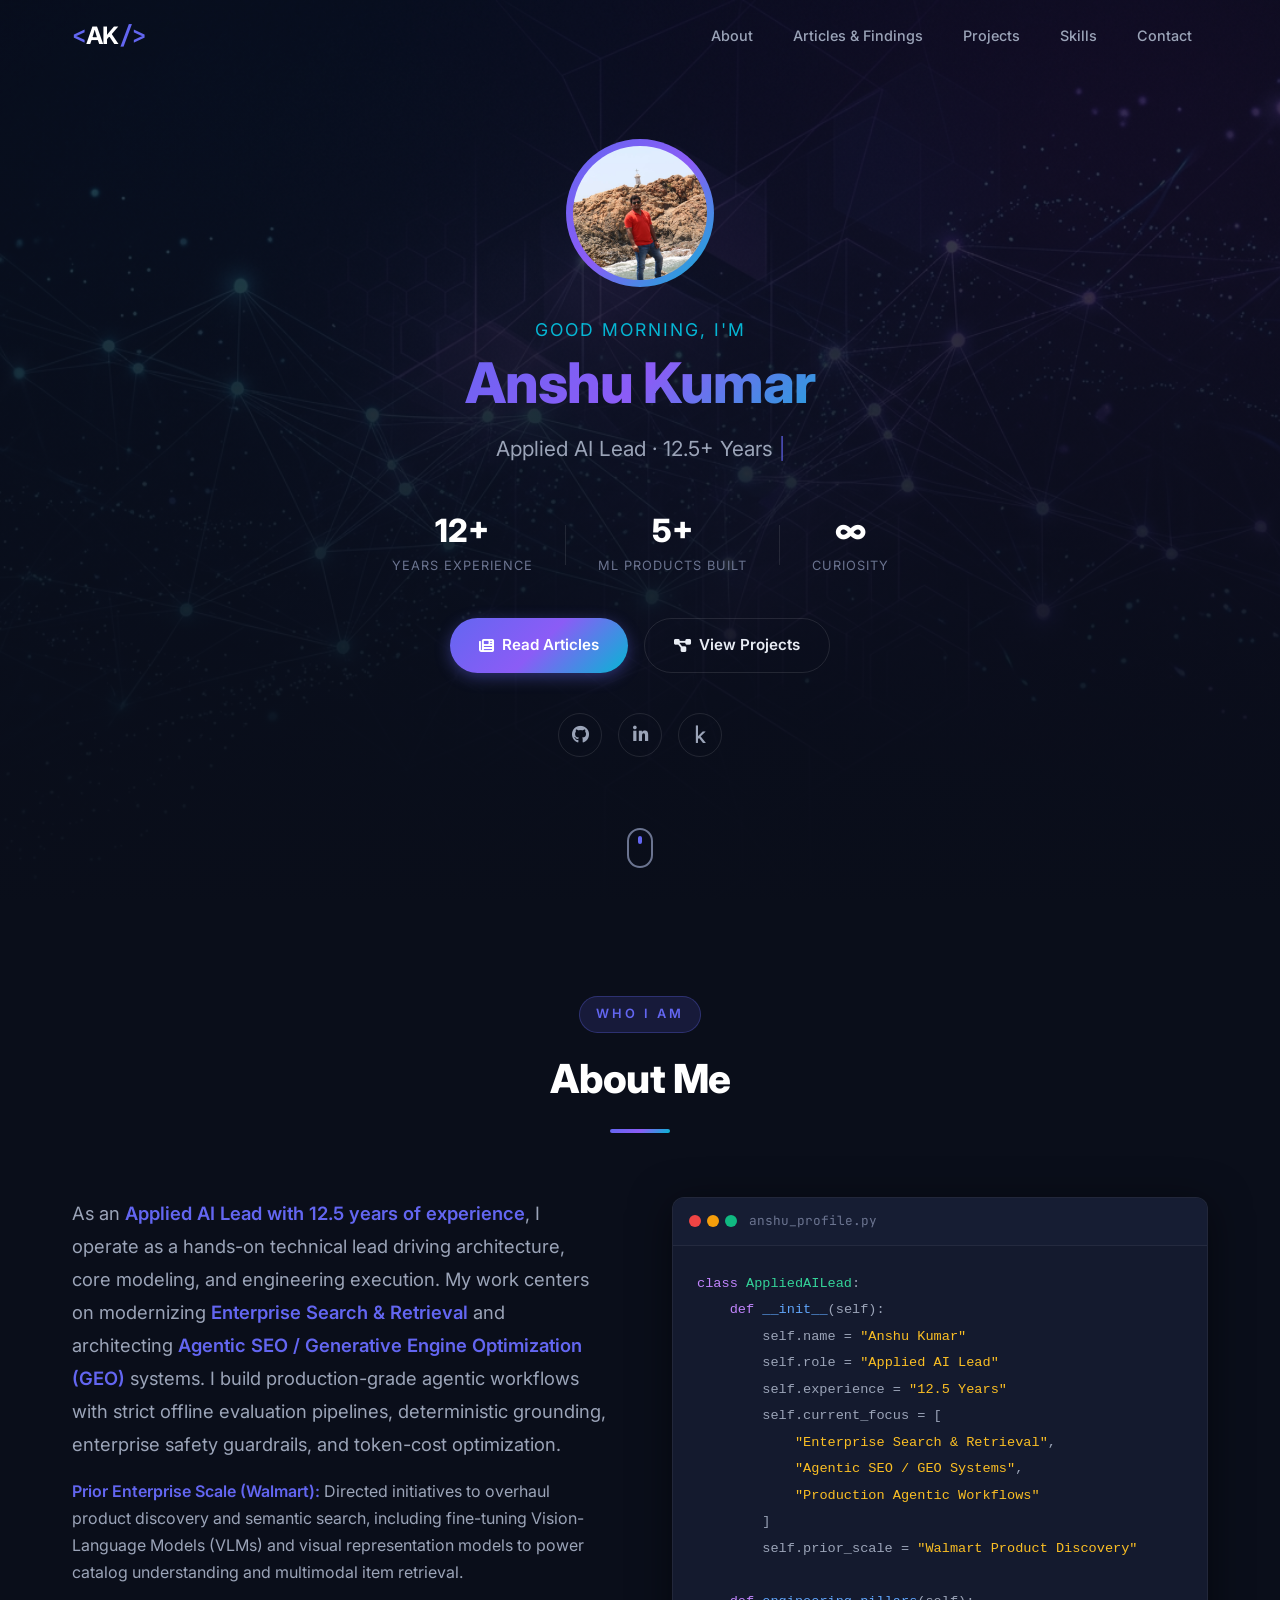
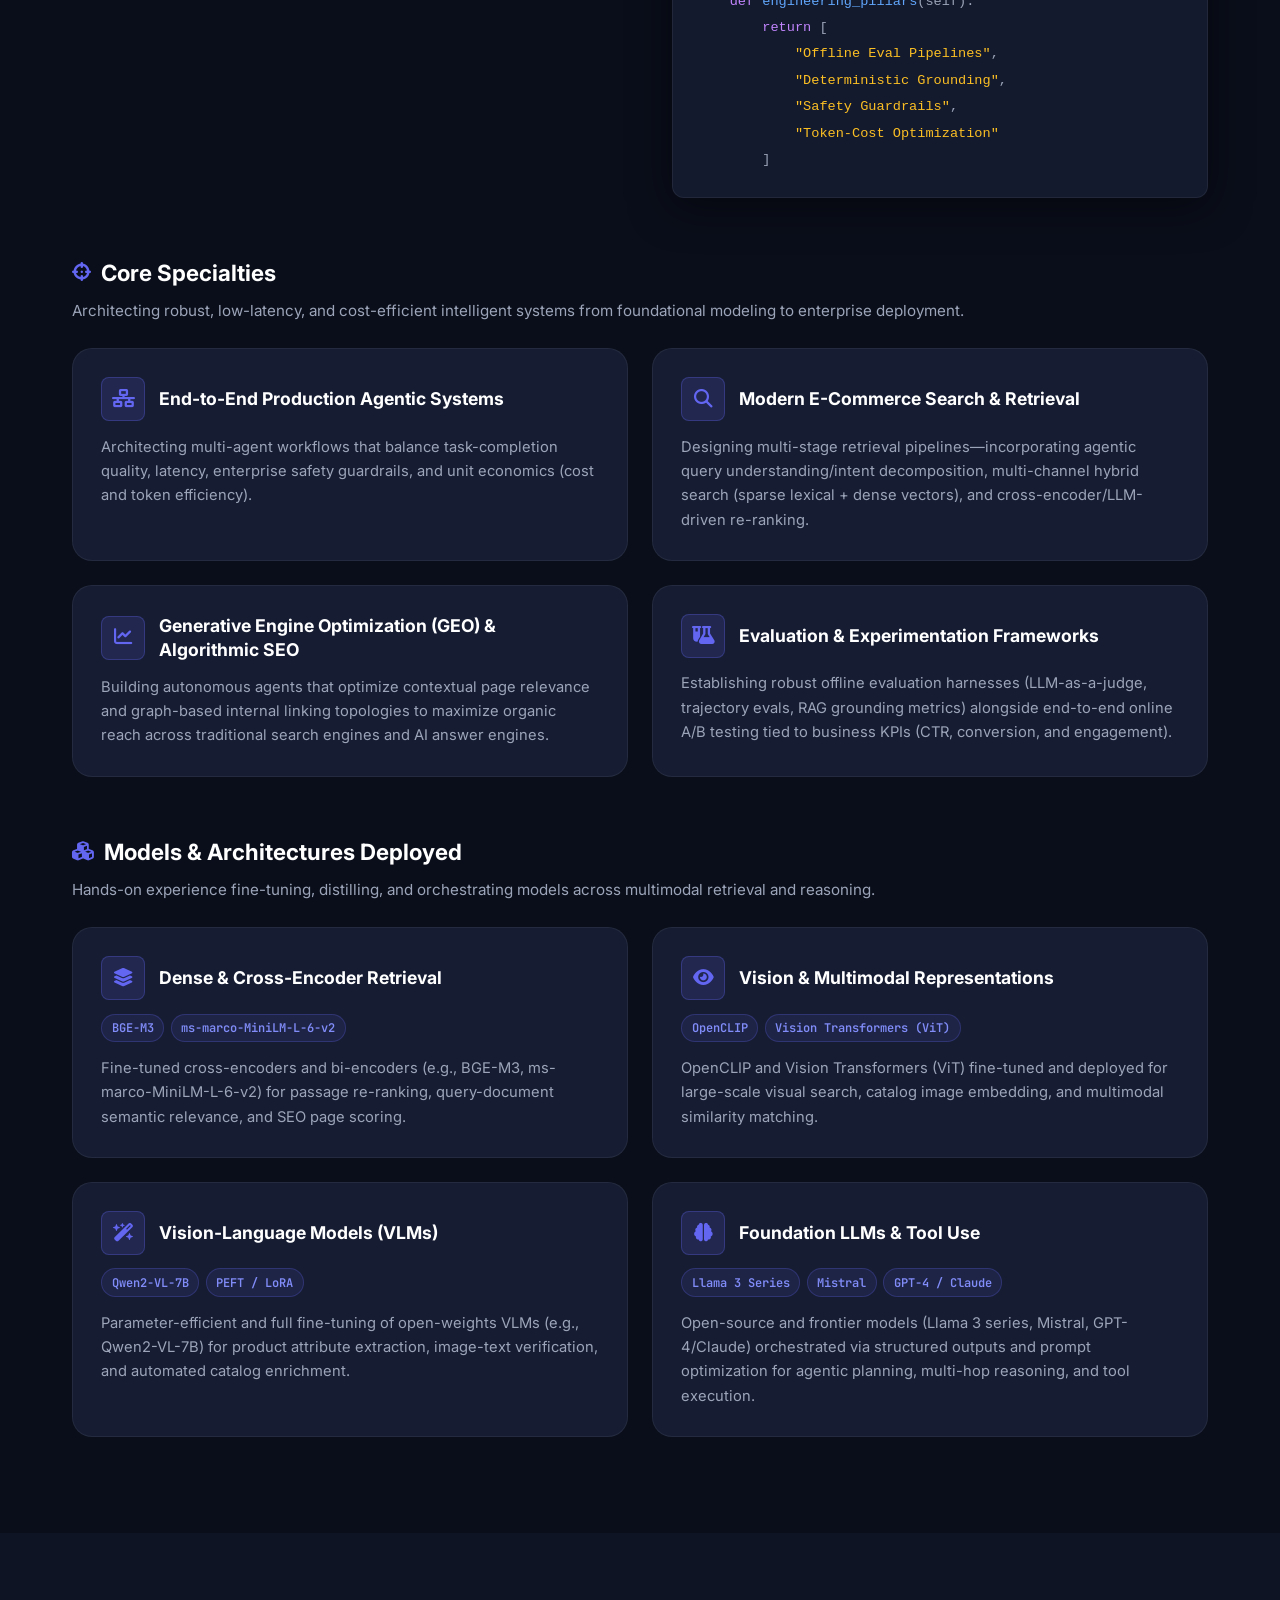
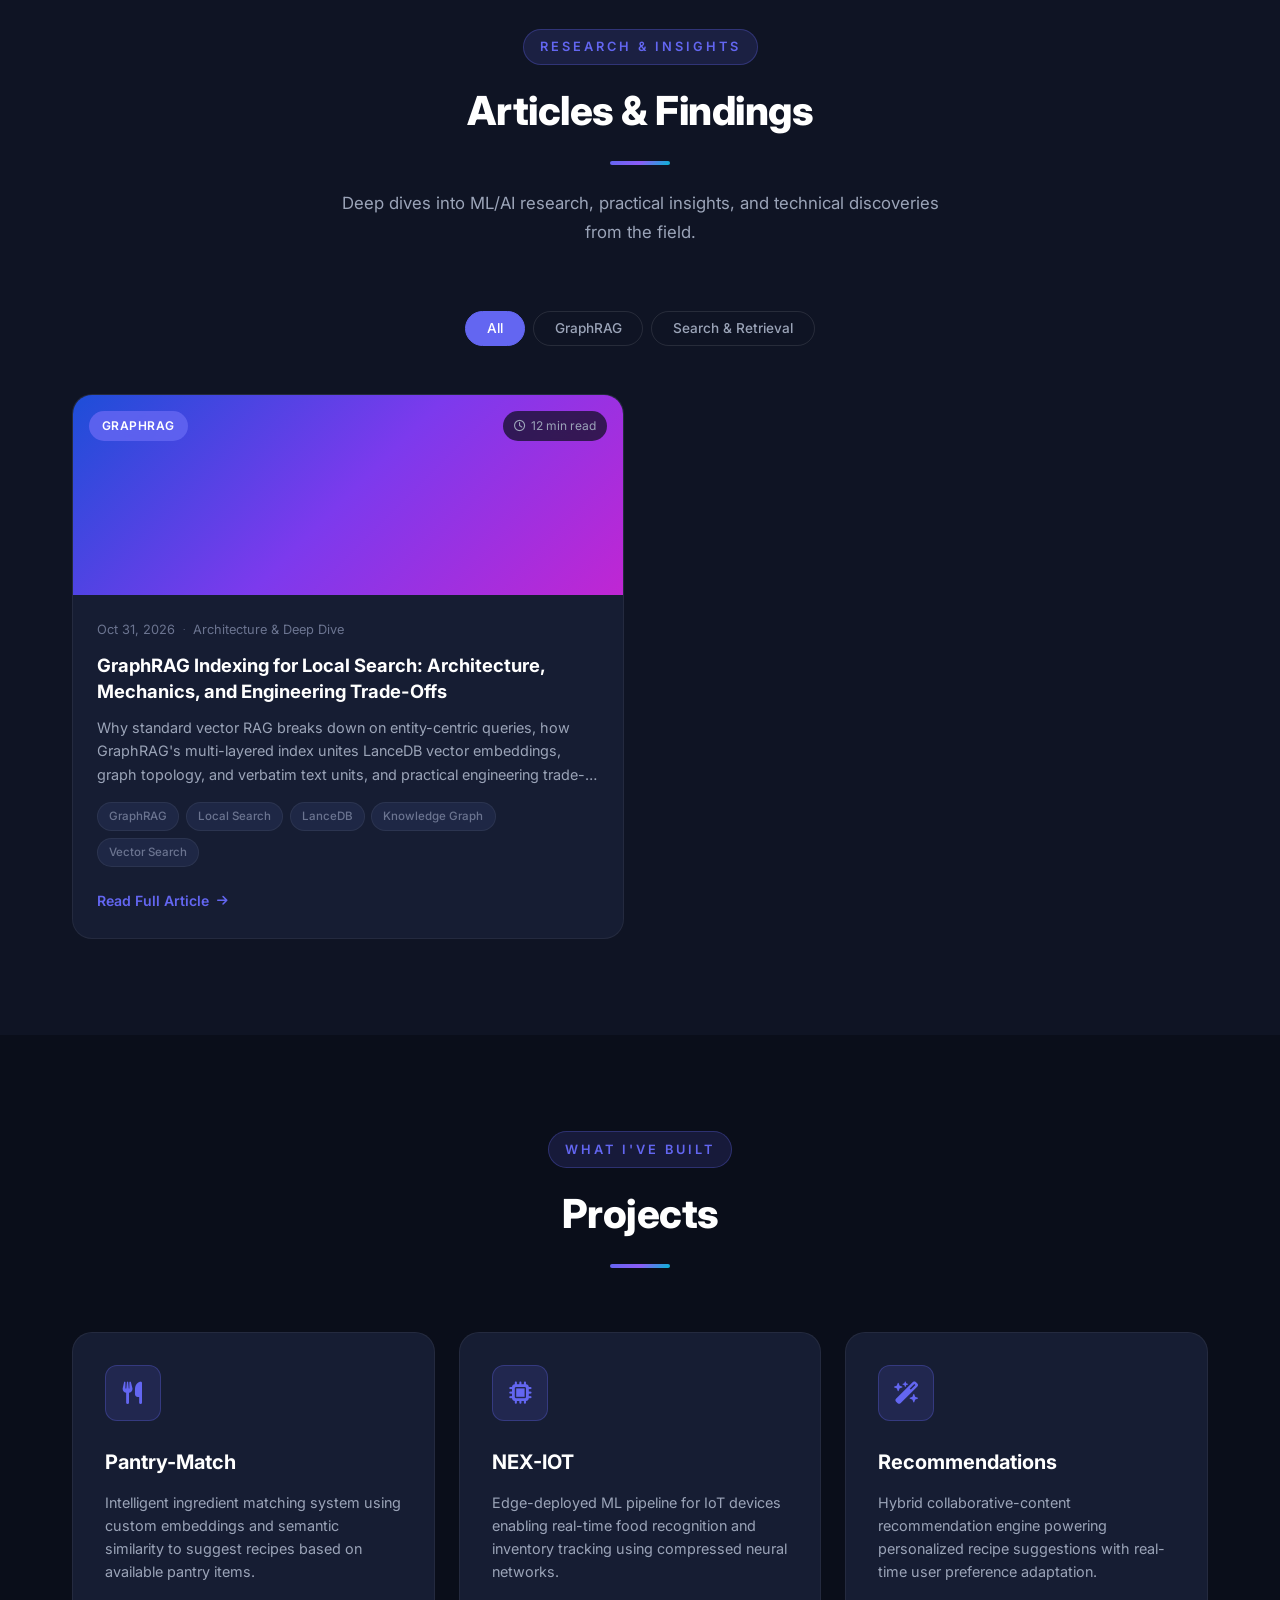
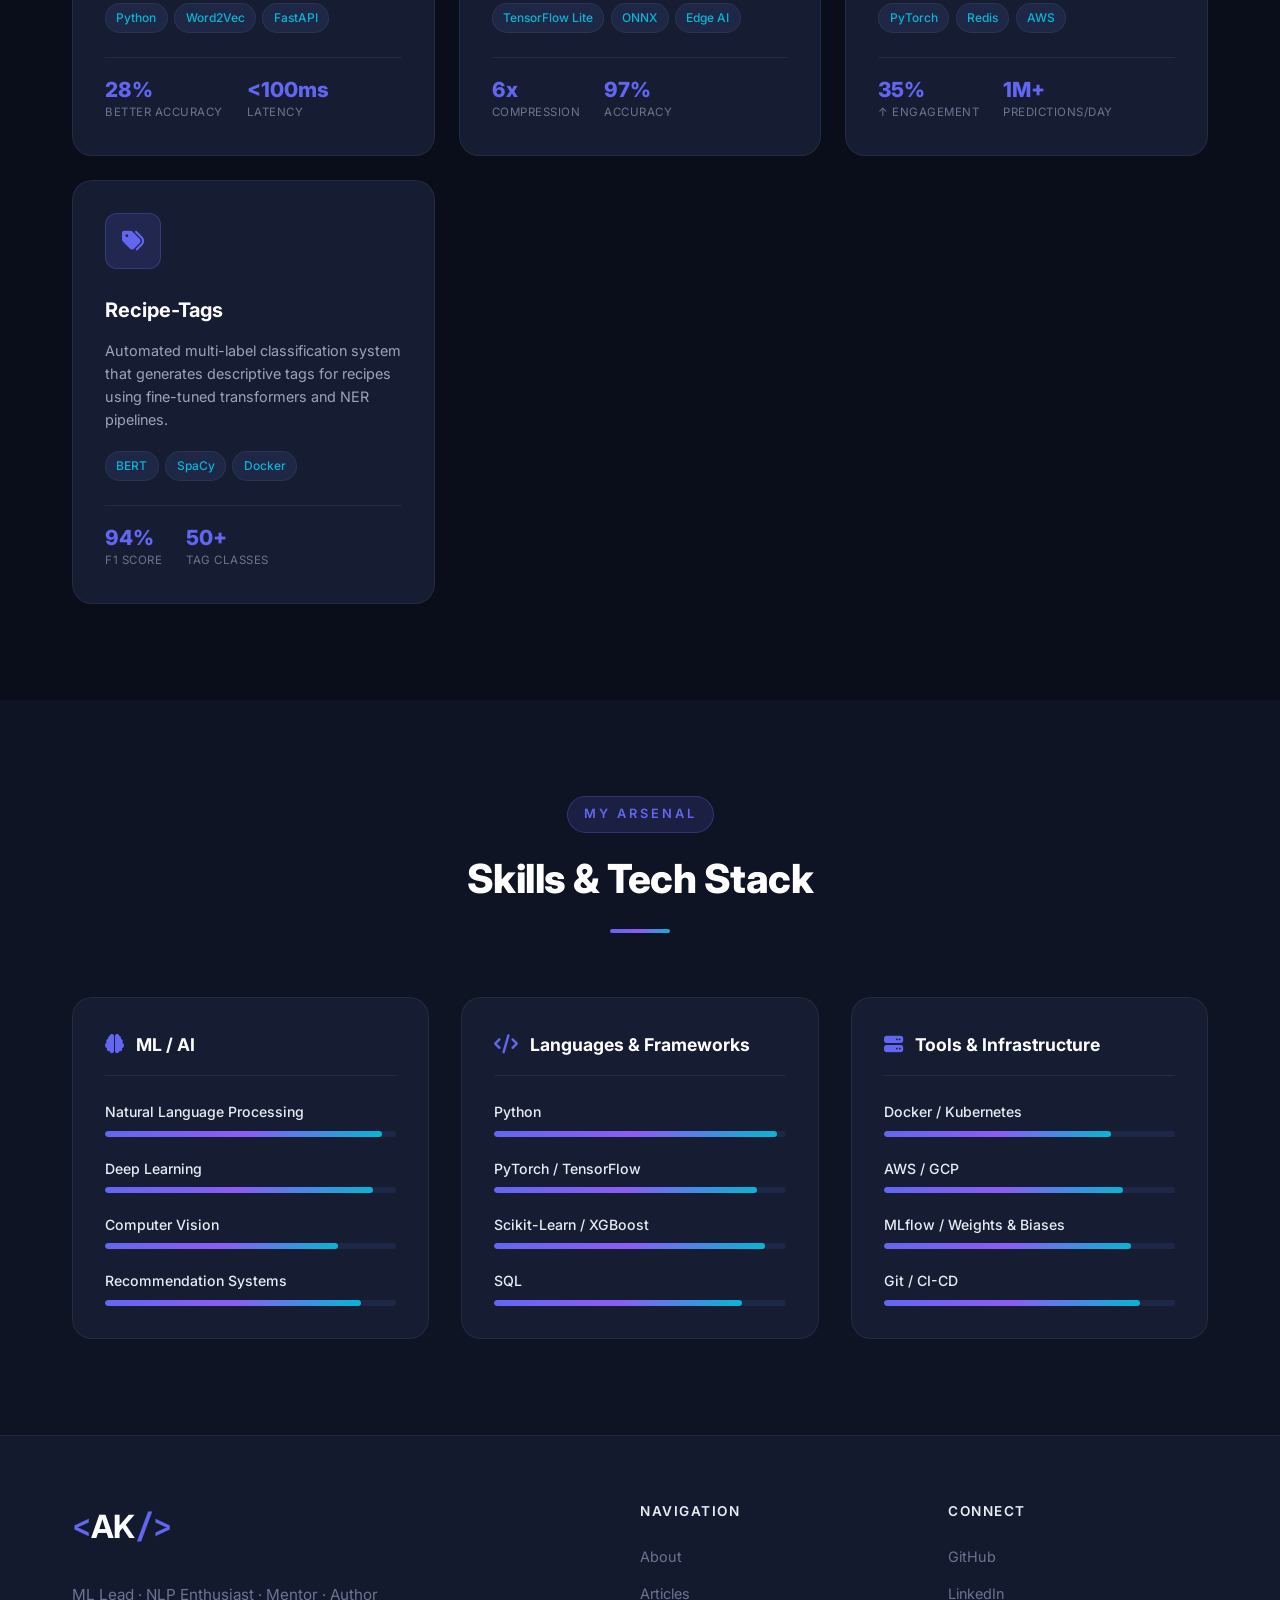
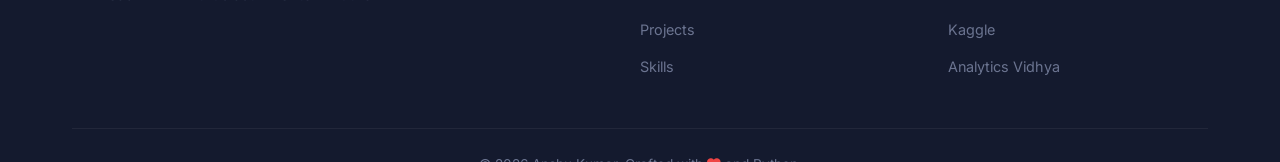
==== commit f80ad1ee: "Update About Me section with hands-on focus, specialties, and models - Current hands-on focus: Appli" ====
--- a/index.html
+++ b/index.html
@@ -4,9 +4,9 @@
 <head>
     <meta charset="UTF-8">
     <meta name="viewport" content="width=device-width, initial-scale=1.0">
-    <title>Anshu Kumar — ML Lead (Applied AI) </title>
+    <title>Anshu Kumar — Applied AI Lead</title>
     <meta name="description"
-        content="Anshu Kumar is a Machine Learning Lead specializing in Agentic AI, Search, LLMs, RAG and AI product development.">
+        content="Anshu Kumar is an Applied AI Lead with 12.5 years of experience specializing in Production Agentic Systems, Enterprise Search & Retrieval, GEO, and Multimodal AI.">
     <link rel="shortcut icon" type="image/png" href="https://avatars3.githubusercontent.com/u/6544752?s=460&v=4" />
 
     <!-- Fonts -->
@@ -122,39 +122,11 @@
             <div class="about-grid">
                 <div class="about-text">
                     <p class="about-lead">
-                        I'm a <strong>Machine Learning Lead</strong> with over a decade of experience
-                        building AI systems that solve real-world problems. Currently leading ML at
-                        <strong>Chefling</strong>, where our AI innovations led to a successful partnership
-                        with <strong>Bosch</strong>.
+                        As an <strong>Applied AI Lead with 12.5 years of experience</strong>, I operate as a hands-on technical lead driving architecture, core modeling, and engineering execution. My work centers on modernizing <strong>Enterprise Search &amp; Retrieval</strong> and architecting <strong>Agentic SEO / Generative Engine Optimization (GEO)</strong> systems. I build production-grade agentic workflows with strict offline evaluation pipelines, deterministic grounding, enterprise safety guardrails, and token-cost optimization.
                     </p>
                     <p>
-                        From scratch, I've built ML applications like <em>Pantry-Match</em>, <em>NEX-IOT</em>,
-                        <em>Recommendations</em>, and <em>Recipe-Tags</em> — each turning research ideas into
-                        production systems that generate measurable business value.
+                        <strong>Prior Enterprise Scale (Walmart):</strong> Directed initiatives to overhaul product discovery and semantic search, including fine-tuning Vision-Language Models (VLMs) and visual representation models to power catalog understanding and multimodal item retrieval.
                     </p>
-                    <p>
-                        I believe in staying on the cutting edge. You'll find me competing on Kaggle,
-                        publishing findings, mentoring upcoming ML engineers, and occasionally crushing it
-                        on the badminton court. 🏸
-                    </p>
-                    <div class="about-highlights">
-                        <div class="highlight">
-                            <i class="fa-solid fa-brain"></i>
-                            <span>NLP & Deep Learning Expert</span>
-                        </div>
-                        <div class="highlight">
-                            <i class="fa-solid fa-rocket"></i>
-                            <span>From Research to Production</span>
-                        </div>
-                        <div class="highlight">
-                            <i class="fa-solid fa-users"></i>
-                            <span>Mentor & Author</span>
-                        </div>
-                        <div class="highlight">
-                            <i class="fa-solid fa-lightbulb"></i>
-                            <span>Business-Driven Innovation</span>
-                        </div>
-                    </div>
                 </div>
                 <div class="about-image">
                     <div class="about-card">
@@ -164,22 +136,160 @@
                             </div>
                             <span class="card-title">anshu_profile.py</span>
                         </div>
-                        <pre class="card-code"><code><span class="code-keyword">class</span> <span class="code-class">MLEngineer</span>:
+                        <pre class="card-code"><code><span class="code-keyword">class</span> <span class="code-class">AppliedAILead</span>:
     <span class="code-keyword">def</span> <span class="code-func">__init__</span>(self):
         self.name = <span class="code-string">"Anshu Kumar"</span>
-        self.role = <span class="code-string">"ML Lead"</span>
-        self.languages = [
-            <span class="code-string">"Python"</span>, <span class="code-string">"SQL"</span>,
-            <span class="code-string">"JavaScript"</span>
+        self.role = <span class="code-string">"Applied AI Lead"</span>
+        self.experience = <span class="code-string">"12.5 Years"</span>
+        self.current_focus = [
+            <span class="code-string">"Enterprise Search &amp; Retrieval"</span>,
+            <span class="code-string">"Agentic SEO / GEO Systems"</span>,
+            <span class="code-string">"Production Agentic Workflows"</span>
         ]
-        self.passions = [
-            <span class="code-string">"NLP"</span>, <span class="code-string">"Deep Learning"</span>,
-            <span class="code-string">"AI Products"</span>
-        ]
-
-    <span class="code-keyword">def</span> <span class="code-func">current_focus</span>(self):
-        <span class="code-keyword">return</span> <span class="code-string">"Building AI that</span>
-            <span class="code-string">makes a difference"</span></code></pre>
+        self.prior_scale = <span class="code-string">"Walmart Product Discovery"</span>
+
+    <span class="code-keyword">def</span> <span class="code-func">engineering_pillars</span>(self):
+        <span class="code-keyword">return</span> [
+            <span class="code-string">"Offline Eval Pipelines"</span>,
+            <span class="code-string">"Deterministic Grounding"</span>,
+            <span class="code-string">"Safety Guardrails"</span>,
+            <span class="code-string">"Token-Cost Optimization"</span>
+        ]</code></pre>
+                    </div>
+                </div>
+            </div>
+
+            <!-- Specialties Section -->
+            <div class="about-block">
+                <div class="about-block-header">
+                    <h3 class="about-block-title">
+                        <i class="fa-solid fa-crosshairs"></i> Core Specialties
+                    </h3>
+                    <p class="about-block-desc">Architecting robust, low-latency, and cost-efficient intelligent systems from foundational modeling to enterprise deployment.</p>
+                </div>
+                <div class="about-cards-grid">
+                    <div class="about-feature-card">
+                        <div class="about-card-header">
+                            <div class="about-card-icon">
+                                <i class="fa-solid fa-network-wired"></i>
+                            </div>
+                            <h4 class="about-card-title">End-to-End Production Agentic Systems</h4>
+                        </div>
+                        <p class="about-card-desc">
+                            Architecting multi-agent workflows that balance task-completion quality, latency, enterprise safety guardrails, and unit economics (cost and token efficiency).
+                        </p>
+                    </div>
+
+                    <div class="about-feature-card">
+                        <div class="about-card-header">
+                            <div class="about-card-icon">
+                                <i class="fa-solid fa-magnifying-glass"></i>
+                            </div>
+                            <h4 class="about-card-title">Modern E-Commerce Search &amp; Retrieval</h4>
+                        </div>
+                        <p class="about-card-desc">
+                            Designing multi-stage retrieval pipelines—incorporating agentic query understanding/intent decomposition, multi-channel hybrid search (sparse lexical + dense vectors), and cross-encoder/LLM-driven re-ranking.
+                        </p>
+                    </div>
+
+                    <div class="about-feature-card">
+                        <div class="about-card-header">
+                            <div class="about-card-icon">
+                                <i class="fa-solid fa-chart-line"></i>
+                            </div>
+                            <h4 class="about-card-title">Generative Engine Optimization (GEO) &amp; Algorithmic SEO</h4>
+                        </div>
+                        <p class="about-card-desc">
+                            Building autonomous agents that optimize contextual page relevance and graph-based internal linking topologies to maximize organic reach across traditional search engines and AI answer engines.
+                        </p>
+                    </div>
+
+                    <div class="about-feature-card">
+                        <div class="about-card-header">
+                            <div class="about-card-icon">
+                                <i class="fa-solid fa-flask-vial"></i>
+                            </div>
+                            <h4 class="about-card-title">Evaluation &amp; Experimentation Frameworks</h4>
+                        </div>
+                        <p class="about-card-desc">
+                            Establishing robust offline evaluation harnesses (LLM-as-a-judge, trajectory evals, RAG grounding metrics) alongside end-to-end online A/B testing tied to business KPIs (CTR, conversion, and engagement).
+                        </p>
+                    </div>
+                </div>
+            </div>
+
+            <!-- Models Deployed Section -->
+            <div class="about-block">
+                <div class="about-block-header">
+                    <h3 class="about-block-title">
+                        <i class="fa-solid fa-cubes"></i> Models &amp; Architectures Deployed
+                    </h3>
+                    <p class="about-block-desc">Hands-on experience fine-tuning, distilling, and orchestrating models across multimodal retrieval and reasoning.</p>
+                </div>
+                <div class="about-cards-grid">
+                    <div class="about-feature-card">
+                        <div class="about-card-header">
+                            <div class="about-card-icon">
+                                <i class="fa-solid fa-layer-group"></i>
+                            </div>
+                            <h4 class="about-card-title">Dense &amp; Cross-Encoder Retrieval</h4>
+                        </div>
+                        <div class="about-card-tags">
+                            <span class="about-model-tag">BGE-M3</span>
+                            <span class="about-model-tag">ms-marco-MiniLM-L-6-v2</span>
+                        </div>
+                        <p class="about-card-desc">
+                            Fine-tuned cross-encoders and bi-encoders (e.g., BGE-M3, ms-marco-MiniLM-L-6-v2) for passage re-ranking, query-document semantic relevance, and SEO page scoring.
+                        </p>
+                    </div>
+
+                    <div class="about-feature-card">
+                        <div class="about-card-header">
+                            <div class="about-card-icon">
+                                <i class="fa-solid fa-eye"></i>
+                            </div>
+                            <h4 class="about-card-title">Vision &amp; Multimodal Representations</h4>
+                        </div>
+                        <div class="about-card-tags">
+                            <span class="about-model-tag">OpenCLIP</span>
+                            <span class="about-model-tag">Vision Transformers (ViT)</span>
+                        </div>
+                        <p class="about-card-desc">
+                            OpenCLIP and Vision Transformers (ViT) fine-tuned and deployed for large-scale visual search, catalog image embedding, and multimodal similarity matching.
+                        </p>
+                    </div>
+
+                    <div class="about-feature-card">
+                        <div class="about-card-header">
+                            <div class="about-card-icon">
+                                <i class="fa-solid fa-wand-magic-sparkles"></i>
+                            </div>
+                            <h4 class="about-card-title">Vision-Language Models (VLMs)</h4>
+                        </div>
+                        <div class="about-card-tags">
+                            <span class="about-model-tag">Qwen2-VL-7B</span>
+                            <span class="about-model-tag">PEFT / LoRA</span>
+                        </div>
+                        <p class="about-card-desc">
+                            Parameter-efficient and full fine-tuning of open-weights VLMs (e.g., Qwen2-VL-7B) for product attribute extraction, image-text verification, and automated catalog enrichment.
+                        </p>
+                    </div>
+
+                    <div class="about-feature-card">
+                        <div class="about-card-header">
+                            <div class="about-card-icon">
+                                <i class="fa-solid fa-brain"></i>
+                            </div>
+                            <h4 class="about-card-title">Foundation LLMs &amp; Tool Use</h4>
+                        </div>
+                        <div class="about-card-tags">
+                            <span class="about-model-tag">Llama 3 Series</span>
+                            <span class="about-model-tag">Mistral</span>
+                            <span class="about-model-tag">GPT-4 / Claude</span>
+                        </div>
+                        <p class="about-card-desc">
+                            Open-source and frontier models (Llama 3 series, Mistral, GPT-4/Claude) orchestrated via structured outputs and prompt optimization for agentic planning, multi-hop reasoning, and tool execution.
+                        </p>
                     </div>
                 </div>
             </div>
--- a/stylesheets/theme.css
+++ b/stylesheets/theme.css
@@ -646,6 +646,138 @@
 
 .about-card:hover {
     transform: translateY(-4px);
+}
+
+/* ---------- ABOUT EXTENSIONS ---------- */
+.about-block {
+    margin-top: 3.5rem;
+}
+
+.about-block-header {
+    margin-bottom: 1.5rem;
+}
+
+.about-block-title {
+    font-size: 1.4rem;
+    font-weight: 700;
+    color: var(--text-bright);
+    display: flex;
+    align-items: center;
+    gap: 0.65rem;
+    margin-bottom: 0.4rem;
+}
+
+.about-block-title i {
+    color: var(--accent-primary);
+    font-size: 1.2rem;
+}
+
+.about-block-desc {
+    color: var(--text-secondary);
+    font-size: 0.95rem;
+    margin: 0;
+}
+
+.about-cards-grid {
+    display: grid;
+    grid-template-columns: repeat(2, 1fr);
+    gap: 1.5rem;
+}
+
+.about-feature-card {
+    background: var(--bg-card);
+    border: 1px solid var(--border-subtle);
+    border-radius: var(--border-radius-lg);
+    padding: 1.75rem;
+    transition: all var(--transition-smooth);
+    position: relative;
+    overflow: hidden;
+    display: flex;
+    flex-direction: column;
+}
+
+.about-feature-card::before {
+    content: '';
+    position: absolute;
+    top: 0;
+    left: 0;
+    right: 0;
+    height: 3px;
+    background: var(--accent-gradient);
+    transform: scaleX(0);
+    transform-origin: left;
+    transition: transform var(--transition-smooth);
+}
+
+.about-feature-card:hover {
+    transform: translateY(-4px);
+    border-color: var(--border-accent);
+    box-shadow: var(--shadow-lg), var(--shadow-glow);
+}
+
+.about-feature-card:hover::before {
+    transform: scaleX(1);
+}
+
+.about-card-header {
+    display: flex;
+    align-items: center;
+    gap: 0.85rem;
+    margin-bottom: 0.85rem;
+}
+
+.about-card-icon {
+    width: 44px;
+    height: 44px;
+    border-radius: var(--border-radius-sm);
+    background: var(--accent-glow);
+    border: 1px solid var(--border-accent);
+    display: flex;
+    align-items: center;
+    justify-content: center;
+    color: var(--accent-primary);
+    font-size: 1.15rem;
+    flex-shrink: 0;
+    transition: all var(--transition-smooth);
+}
+
+.about-feature-card:hover .about-card-icon {
+    background: var(--accent-primary);
+    color: #fff;
+    transform: scale(1.05);
+}
+
+.about-card-title {
+    font-size: 1.1rem;
+    font-weight: 700;
+    color: var(--text-bright);
+    line-height: 1.35;
+    margin: 0;
+}
+
+.about-card-desc {
+    font-size: 0.92rem;
+    color: var(--text-secondary);
+    line-height: 1.65;
+    margin: 0;
+}
+
+.about-card-tags {
+    display: flex;
+    flex-wrap: wrap;
+    gap: 0.4rem;
+    margin-bottom: 0.85rem;
+}
+
+.about-model-tag {
+    padding: 0.2rem 0.6rem;
+    background: rgba(99, 102, 241, 0.1);
+    border: 1px solid rgba(99, 102, 241, 0.25);
+    color: #818cf8;
+    font-size: 0.75rem;
+    font-weight: 600;
+    border-radius: 50px;
+    font-family: var(--font-mono);
 }
 
 .card-header {
@@ -1345,6 +1477,10 @@
         grid-template-columns: 1fr;
     }
 
+    .about-cards-grid {
+        grid-template-columns: 1fr;
+    }
+
     .footer-content {
         grid-template-columns: 1fr;
         gap: 2rem;
@@ -1439,6 +1575,31 @@
     transform: translateX(-3px);
 }
 
+.article-tags-row {
+    margin-bottom: 1rem;
+}
+
+.tag-graphrag {
+    background: rgba(99, 102, 241, 0.15);
+    border-color: rgba(99, 102, 241, 0.4);
+    color: #818cf8;
+    font-weight: 600;
+}
+
+.tag-search {
+    background: rgba(6, 182, 212, 0.15);
+    border-color: rgba(6, 182, 212, 0.4);
+    color: #22d3ee;
+    font-weight: 600;
+}
+
+.tag-kg {
+    background: rgba(16, 185, 129, 0.15);
+    border-color: rgba(16, 185, 129, 0.4);
+    color: #34d399;
+    font-weight: 600;
+}
+
 .article-main-title {
     font-size: 2.75rem;
     font-weight: 800;
@@ -1462,6 +1623,28 @@
     padding: 1.25rem 0;
     border-top: 1px solid var(--border-subtle);
     border-bottom: 1px solid var(--border-subtle);
+}
+
+/* Icon-based author avatar (replaces image avatar) */
+.author-icon-avatar {
+    width: 48px;
+    height: 48px;
+    border-radius: 50%;
+    border: 2px solid var(--accent-primary);
+    background: rgba(99, 102, 241, 0.12);
+    display: flex;
+    align-items: center;
+    justify-content: center;
+    flex-shrink: 0;
+    color: var(--accent-primary);
+    font-size: 1.1rem;
+}
+
+.author-icon-avatar-lg {
+    width: 72px;
+    height: 72px;
+    border-width: 3px;
+    font-size: 1.5rem;
 }
 
 .author-avatar {
@@ -1551,6 +1734,19 @@
     color: var(--text-bright);
     font-weight: 600;
 }
+
+/* Section Icon Colors */
+.section-icon { font-size: 1.3rem; }
+.icon-amber { color: #f59e0b; }
+.icon-cyan { color: #06b6d4; }
+.icon-indigo { color: #6366f1; }
+.icon-emerald { color: #10b981; }
+.icon-violet { color: #8b5cf6; }
+.icon-red { color: #ef4444; }
+.icon-pink { color: #ec4899; }
+
+/* Trade-off icon sizing */
+.tradeoff-icon { font-size: 1.2rem; }
 
 /* Callout Box */
 .callout-box {
@@ -1584,6 +1780,17 @@
     margin-bottom: 0;
 }
 
+/* Article Blockquote */
+.article-quote {
+    margin: 1.5rem 0;
+    padding: 1rem 1.5rem;
+    background: rgba(99, 102, 241, 0.05);
+    border-left: 3px solid var(--accent-primary);
+    border-radius: 0 8px 8px 0;
+    font-style: italic;
+    color: #cbd5e1;
+}
+
 /* Pipeline Stage Cards */
 .stage-card {
     background: var(--bg-card);
@@ -1605,6 +1812,8 @@
     align-items: center;
     justify-content: space-between;
     margin-bottom: 1rem;
+    flex-wrap: wrap;
+    gap: 0.5rem;
 }
 
 .stage-card-title {
@@ -1624,6 +1833,23 @@
     background: var(--accent-glow);
     color: var(--accent-primary);
     border: 1px solid var(--border-accent);
+    white-space: nowrap;
+}
+
+/* Colored stage-tag variants for the table */
+.tag-yes-green {
+    background: rgba(16, 185, 129, 0.15);
+    color: #34d399;
+}
+
+.tag-yes-amber {
+    background: rgba(245, 158, 11, 0.15);
+    color: #fbbf24;
+}
+
+.tag-yes-cyan {
+    background: rgba(6, 182, 212, 0.15);
+    color: #22d3ee;
 }
 
 /* Tables */
@@ -1708,6 +1934,32 @@
     text-align: center;
 }
 
+/* Query Example Box */
+.query-example-box {
+    background: var(--bg-card);
+    border: 1px solid var(--border-subtle);
+    border-radius: var(--border-radius);
+    padding: 1.5rem;
+    margin: 1.5rem 0;
+}
+
+.query-label {
+    font-weight: 600;
+    color: var(--accent-tertiary);
+    margin-bottom: 0.5rem;
+}
+
+.query-text {
+    font-style: italic;
+    color: var(--text-bright);
+    margin-bottom: 1rem;
+}
+
+.query-steps {
+    margin-bottom: 0;
+    padding-left: 1.25rem;
+}
+
 /* Tradeoffs & Takeaways Grids */
 .tradeoffs-grid {
     display: grid;
@@ -1748,6 +2000,11 @@
     color: var(--text-bright);
 }
 
+.tradeoff-body {
+    color: var(--text-secondary);
+    margin-bottom: 0;
+}
+
 .takeaways-container {
     background: linear-gradient(135deg, rgba(99, 102, 241, 0.08), rgba(6, 182, 212, 0.08));
     border: 1px solid var(--border-accent);
@@ -1767,6 +2024,10 @@
     margin: 0;
     font-size: 1.4rem;
     color: var(--text-bright);
+}
+
+.takeaway-heading-icon {
+    font-size: 1.6rem;
 }
 
 .takeaway-list {
@@ -1861,6 +2122,15 @@
     background: rgba(99, 102, 241, 0.15);
 }
 
+/* Footer centered */
+.footer-bottom-centered {
+    text-align: center;
+    border-top: 1px solid var(--border-subtle);
+    padding: 2rem 0;
+    color: var(--text-muted);
+    font-size: 0.9rem;
+}
+
 @media (max-width: 768px) {
     .article-header-section {
         padding-top: 6rem;
@@ -1889,4 +2159,9 @@
     .author-social-links {
         justify-content: center;
     }
-}
+
+    .stage-card-header {
+        flex-direction: column;
+        align-items: flex-start;
+    }
+}
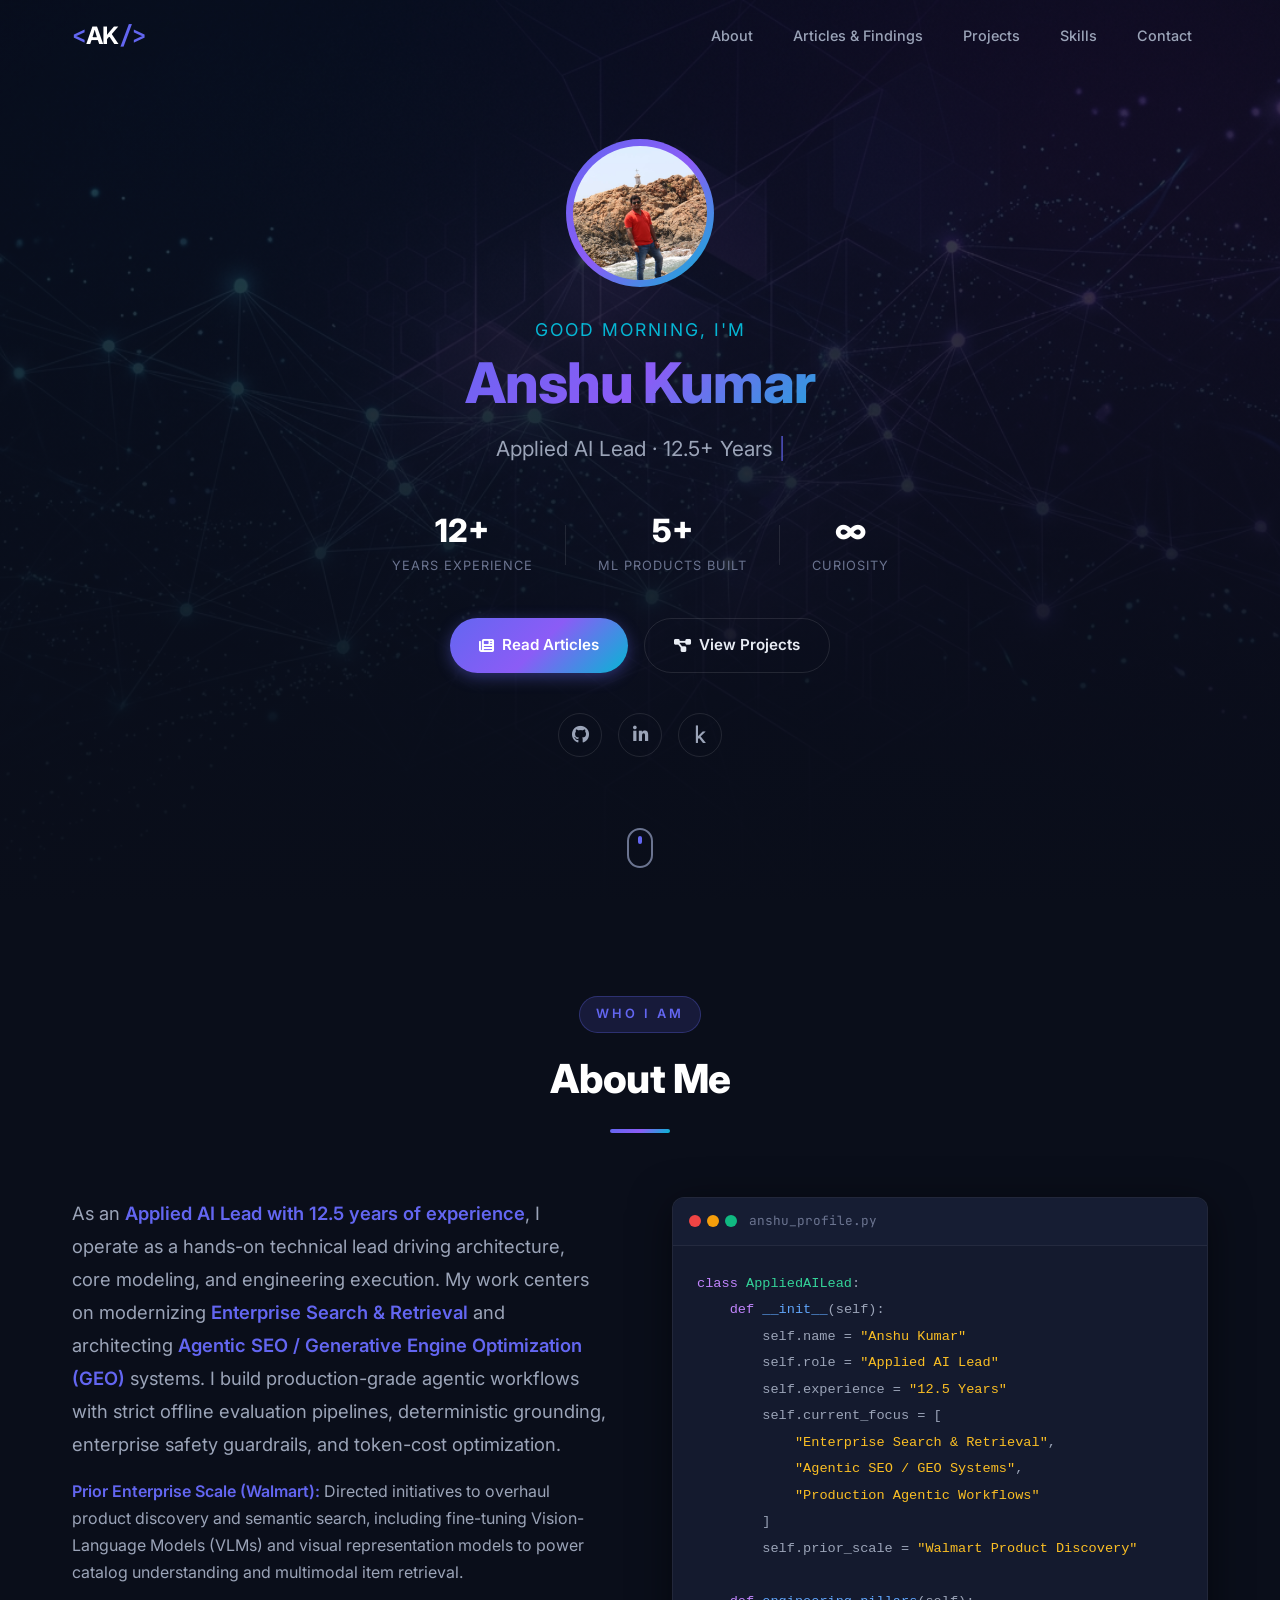
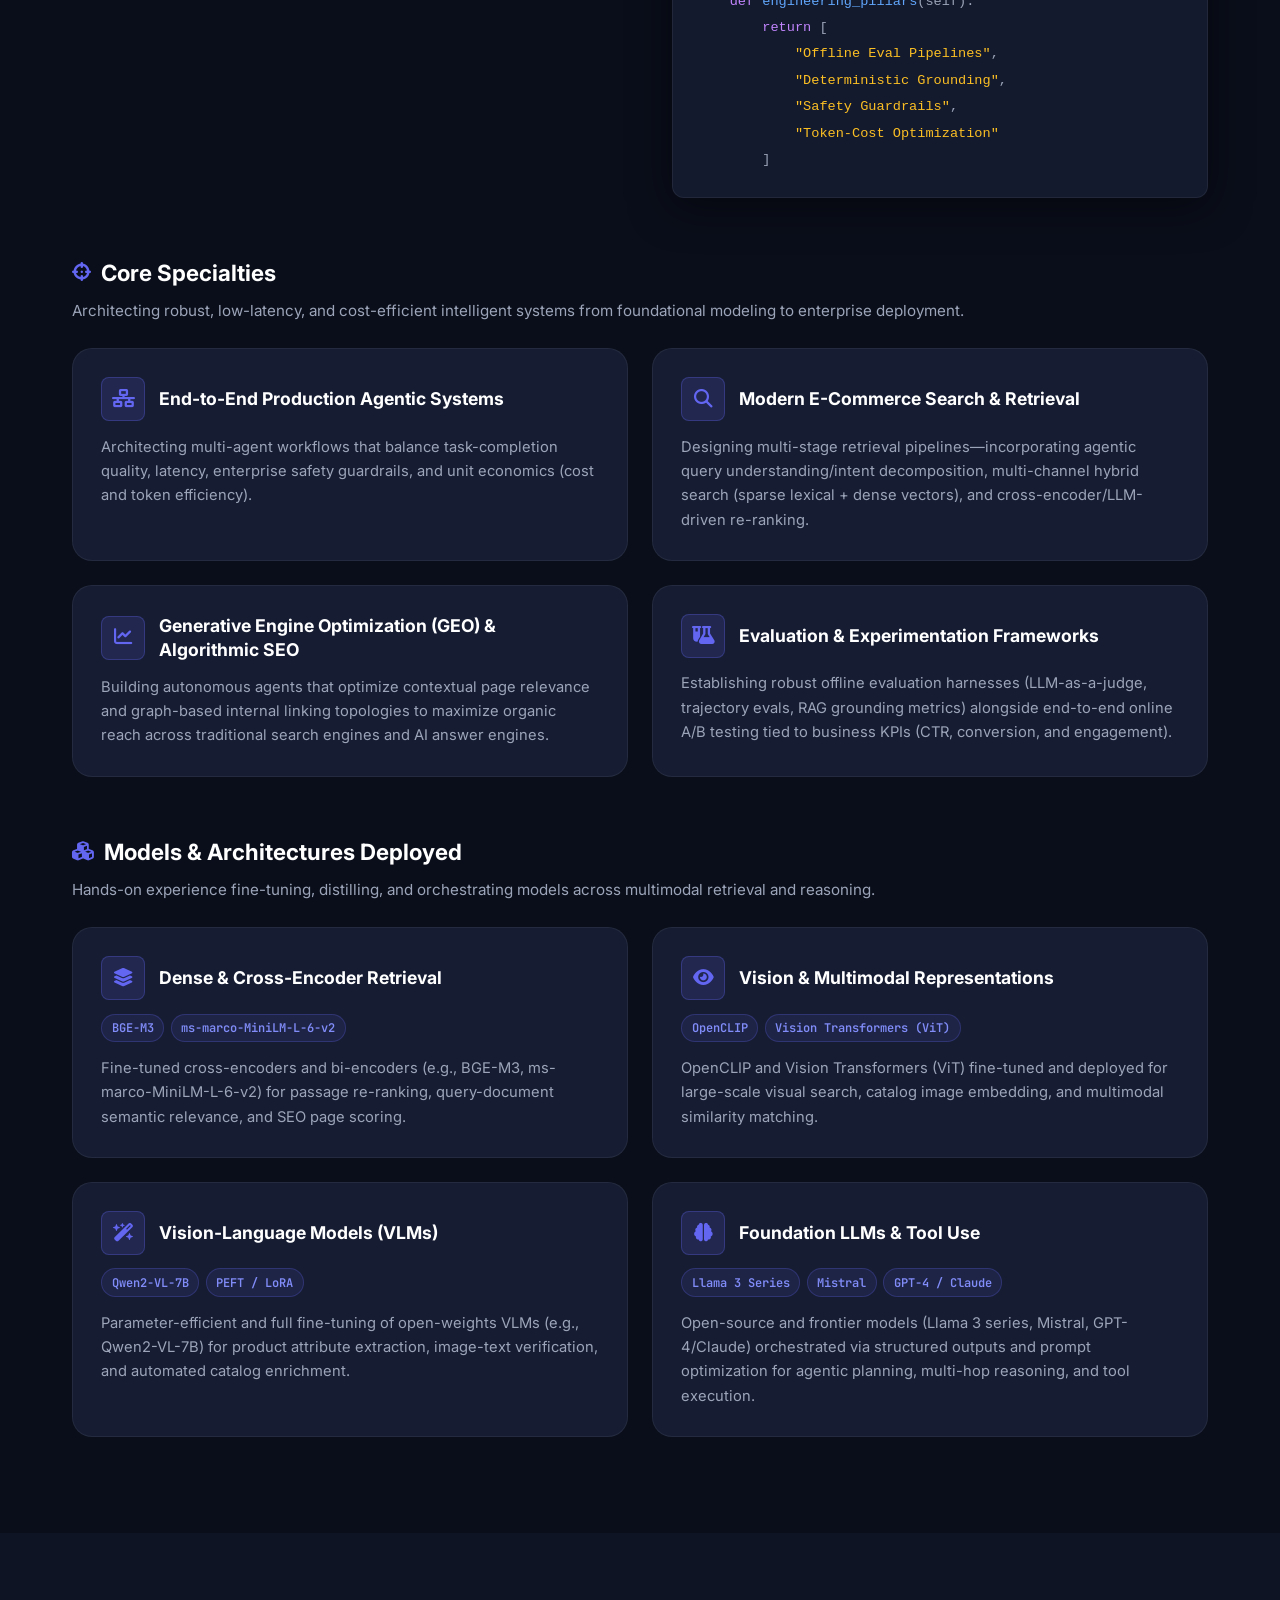
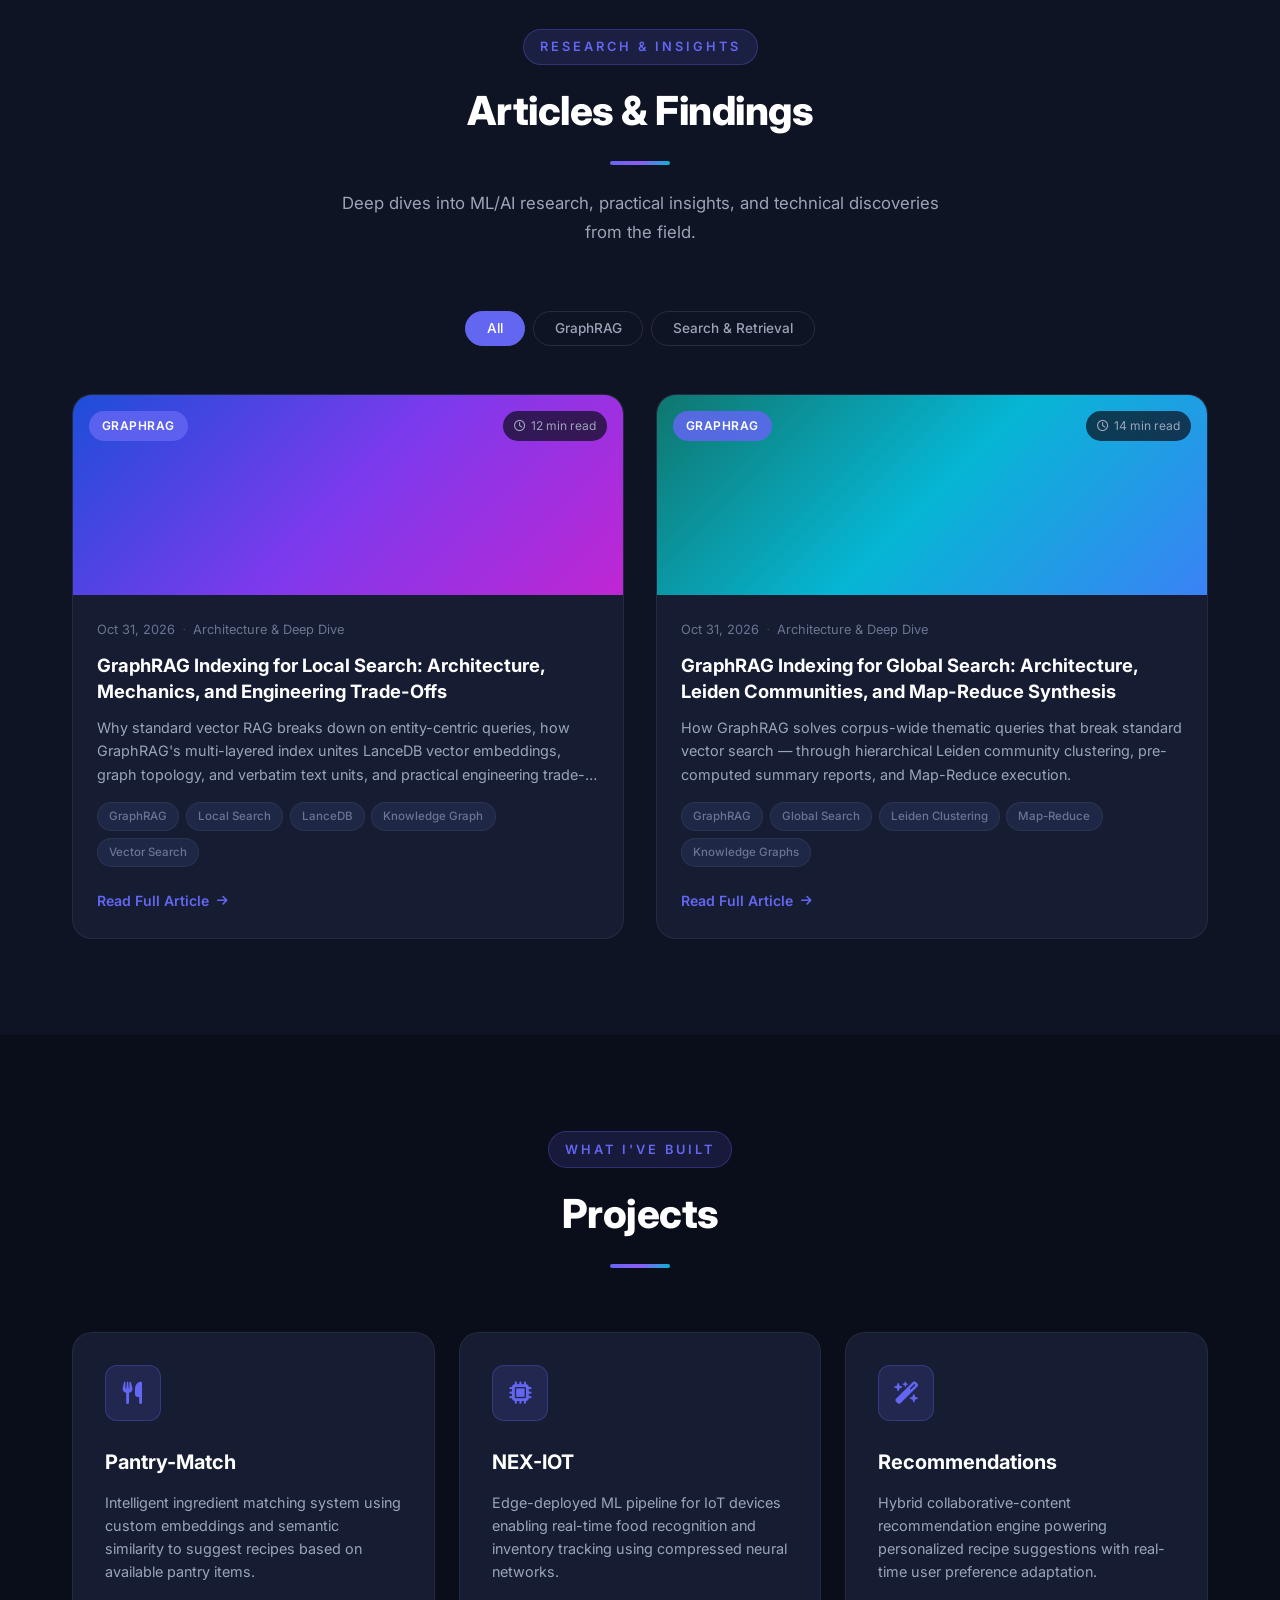
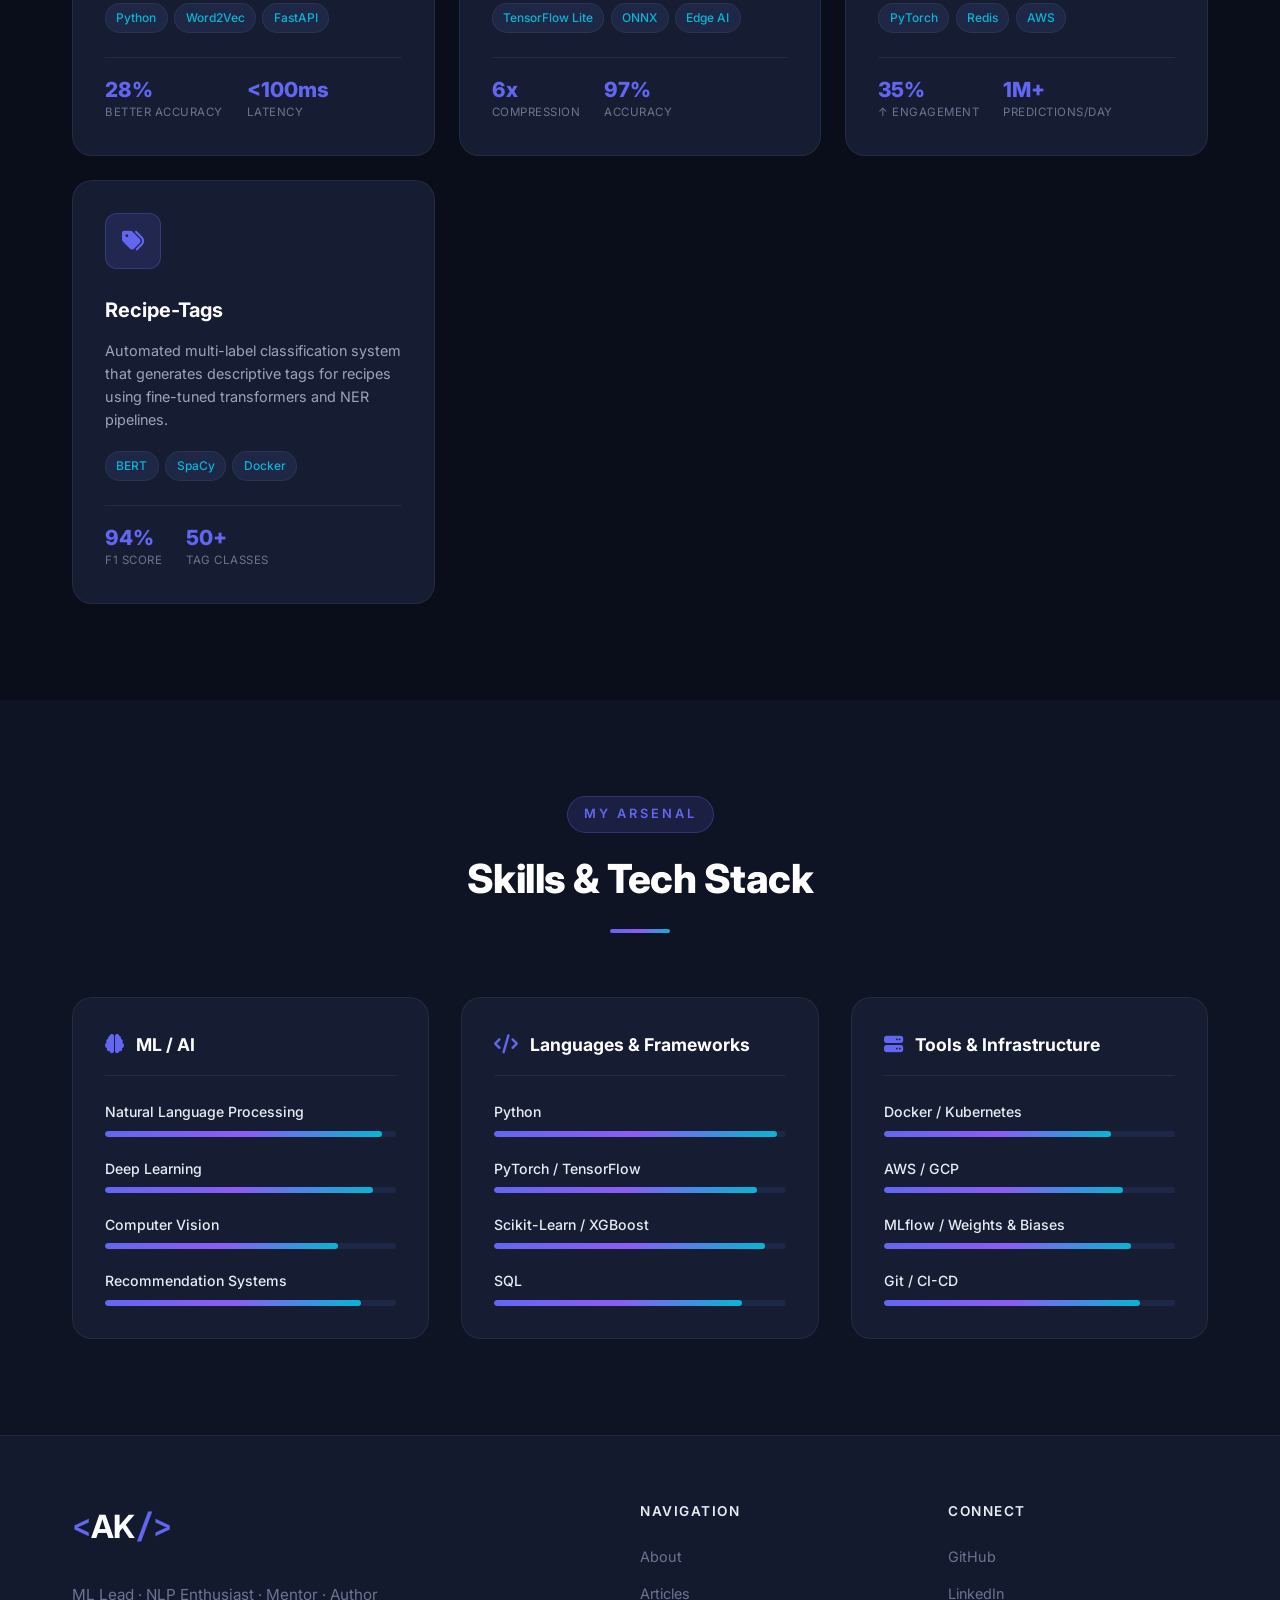
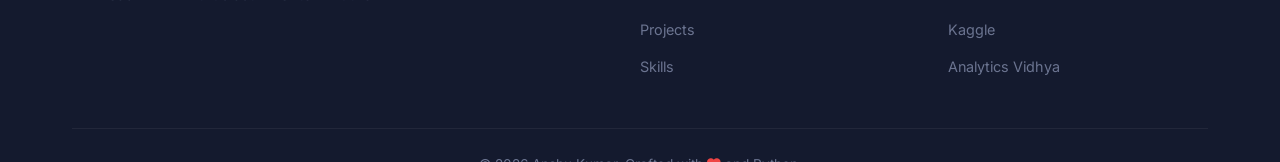
==== commit ecc16e7c: "Add GraphRAG Global Search indexing article to Articles & Findings - Created articles/graphrag-globa" ====
--- a/index.html
+++ b/index.html
@@ -328,7 +328,7 @@
                         <div class="article-meta">
                             <time datetime="2026-10-31">Oct 31, 2026</time>
                             <span class="article-dot">·</span>
-                            <span>Architecture & Deep Dive</span>
+                            <span>Architecture &amp; Deep Dive</span>
                         </div>
                         <h3 class="article-title">GraphRAG Indexing for Local Search: Architecture, Mechanics, and Engineering Trade-Offs</h3>
                         <p class="article-excerpt">
@@ -342,6 +342,38 @@
                             <span class="tag">Vector Search</span>
                         </div>
                         <a href="articles/graphrag-local-search-indexing.html" class="article-link">
+                            Read Full Article <i class="fa-solid fa-arrow-right"></i>
+                        </a>
+                    </div>
+                </article>
+
+                <!-- Article 2: GraphRAG Indexing for Global Search -->
+                <article class="article-card" data-category="graphrag search" id="article-graphrag-global">
+                    <div class="article-image">
+                        <div class="article-gradient-bg gradient-1"></div>
+                        <div class="article-badge">GraphRAG</div>
+                        <div class="article-read-time">
+                            <i class="fa-regular fa-clock"></i> 14 min read
+                        </div>
+                    </div>
+                    <div class="article-body">
+                        <div class="article-meta">
+                            <time datetime="2026-10-31">Oct 31, 2026</time>
+                            <span class="article-dot">·</span>
+                            <span>Architecture &amp; Deep Dive</span>
+                        </div>
+                        <h3 class="article-title">GraphRAG Indexing for Global Search: Architecture, Leiden Communities, and Map-Reduce Synthesis</h3>
+                        <p class="article-excerpt">
+                            How GraphRAG solves corpus-wide thematic queries that break standard vector search — through hierarchical Leiden community clustering, pre-computed summary reports, and Map-Reduce execution.
+                        </p>
+                        <div class="article-tags">
+                            <span class="tag">GraphRAG</span>
+                            <span class="tag">Global Search</span>
+                            <span class="tag">Leiden Clustering</span>
+                            <span class="tag">Map-Reduce</span>
+                            <span class="tag">Knowledge Graphs</span>
+                        </div>
+                        <a href="articles/graphrag-global-search-indexing.html" class="article-link">
                             Read Full Article <i class="fa-solid fa-arrow-right"></i>
                         </a>
                     </div>
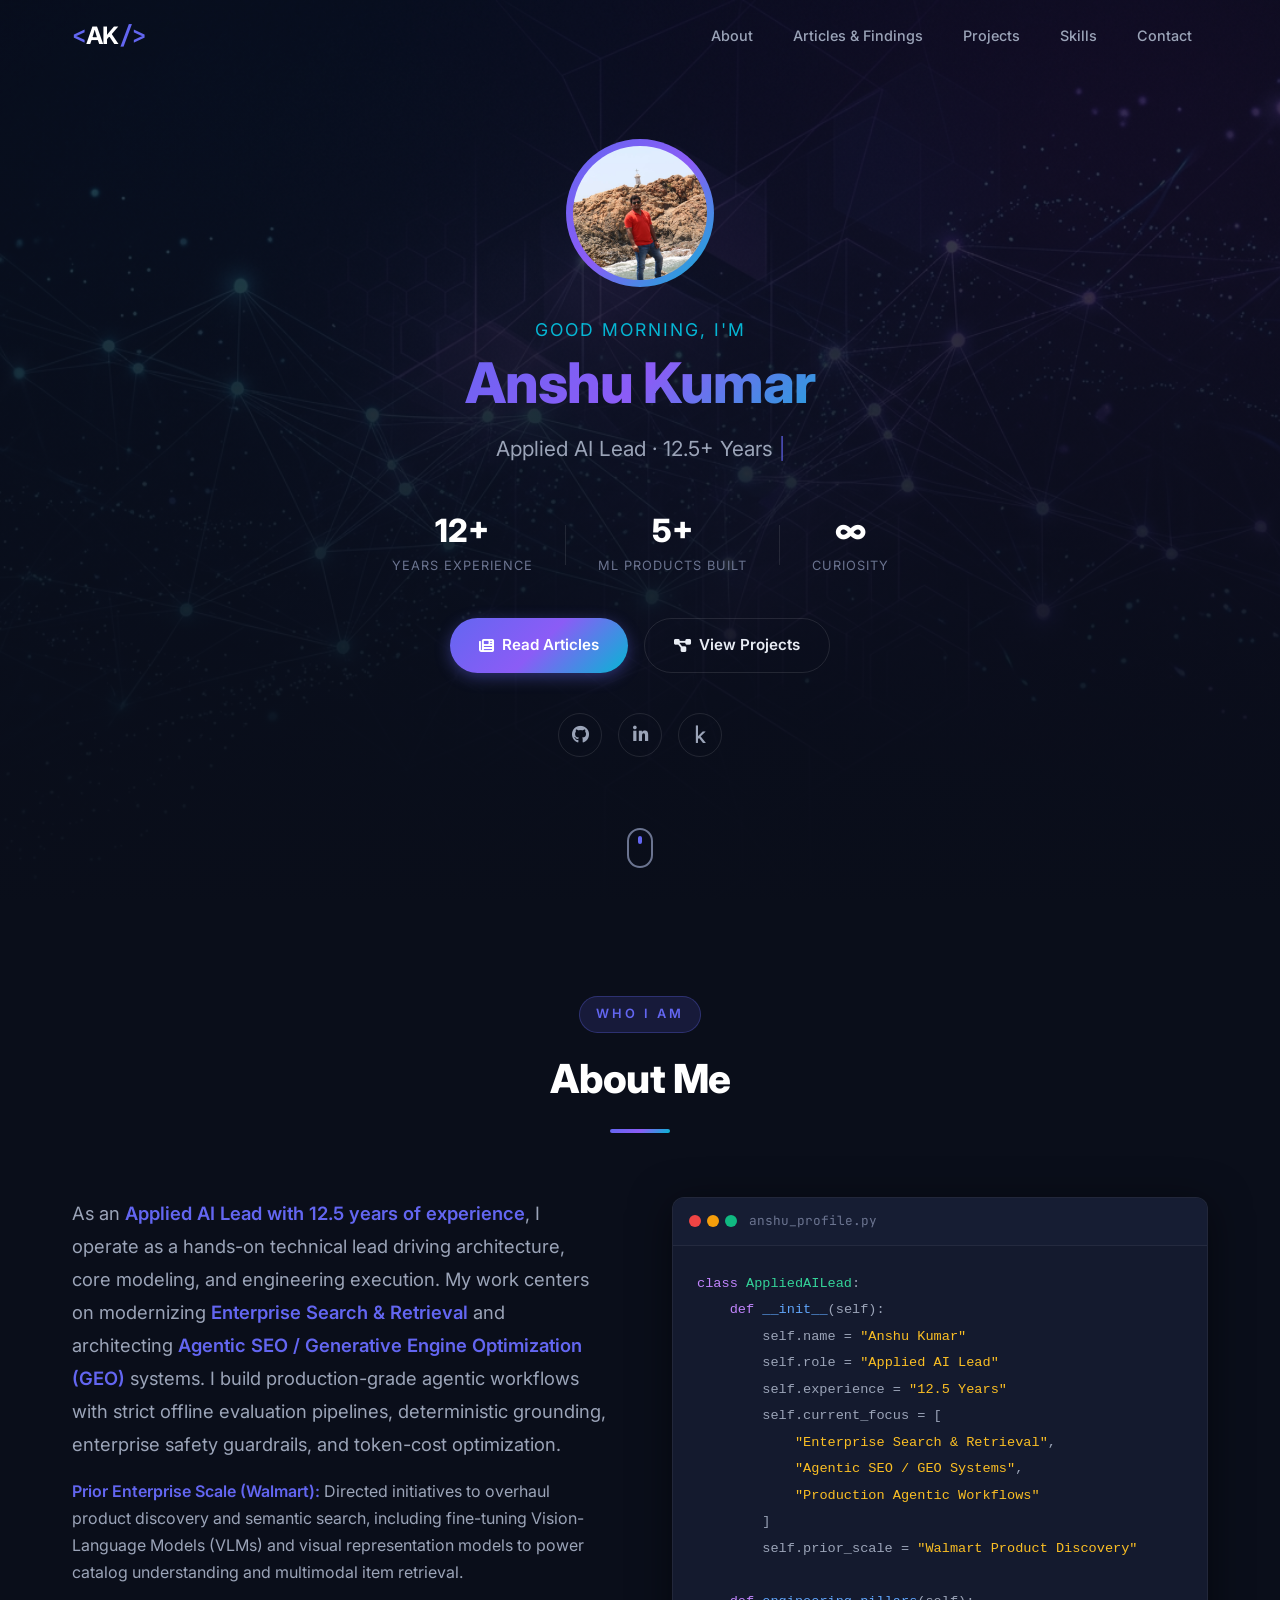
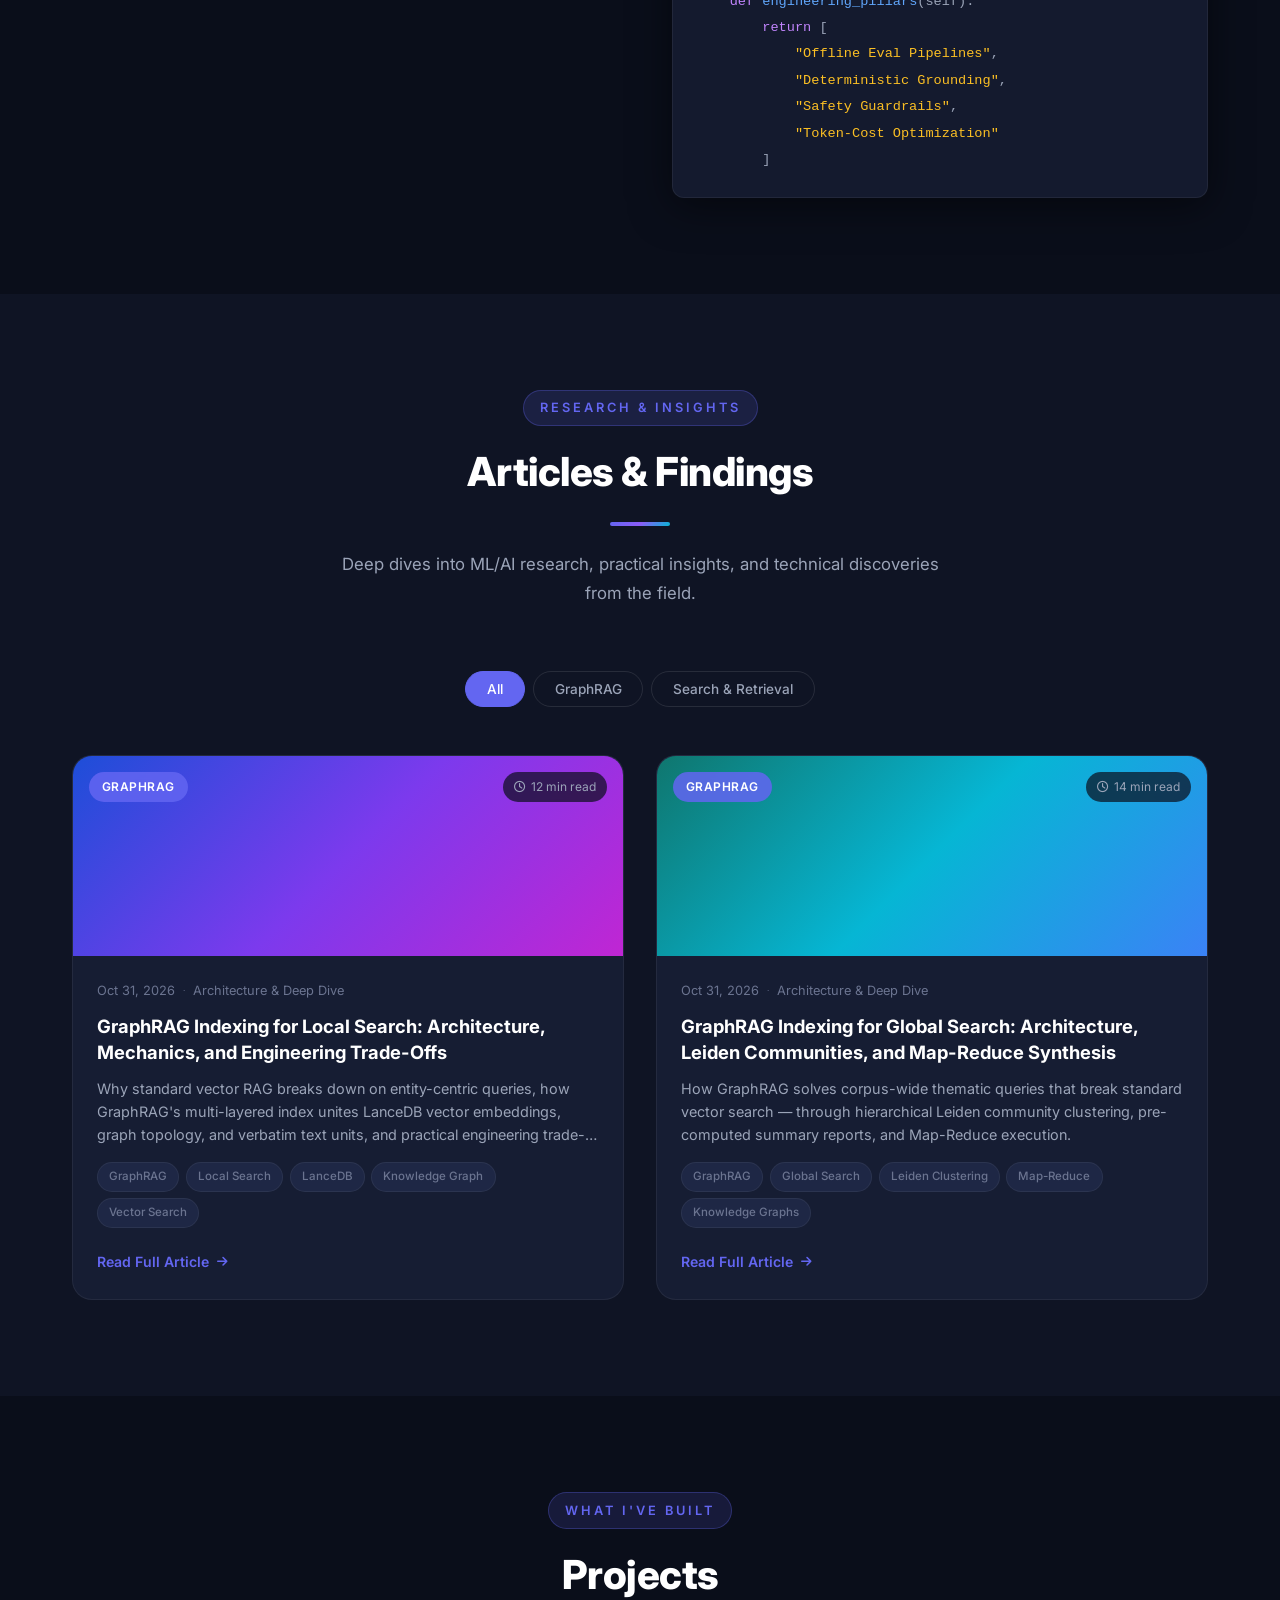
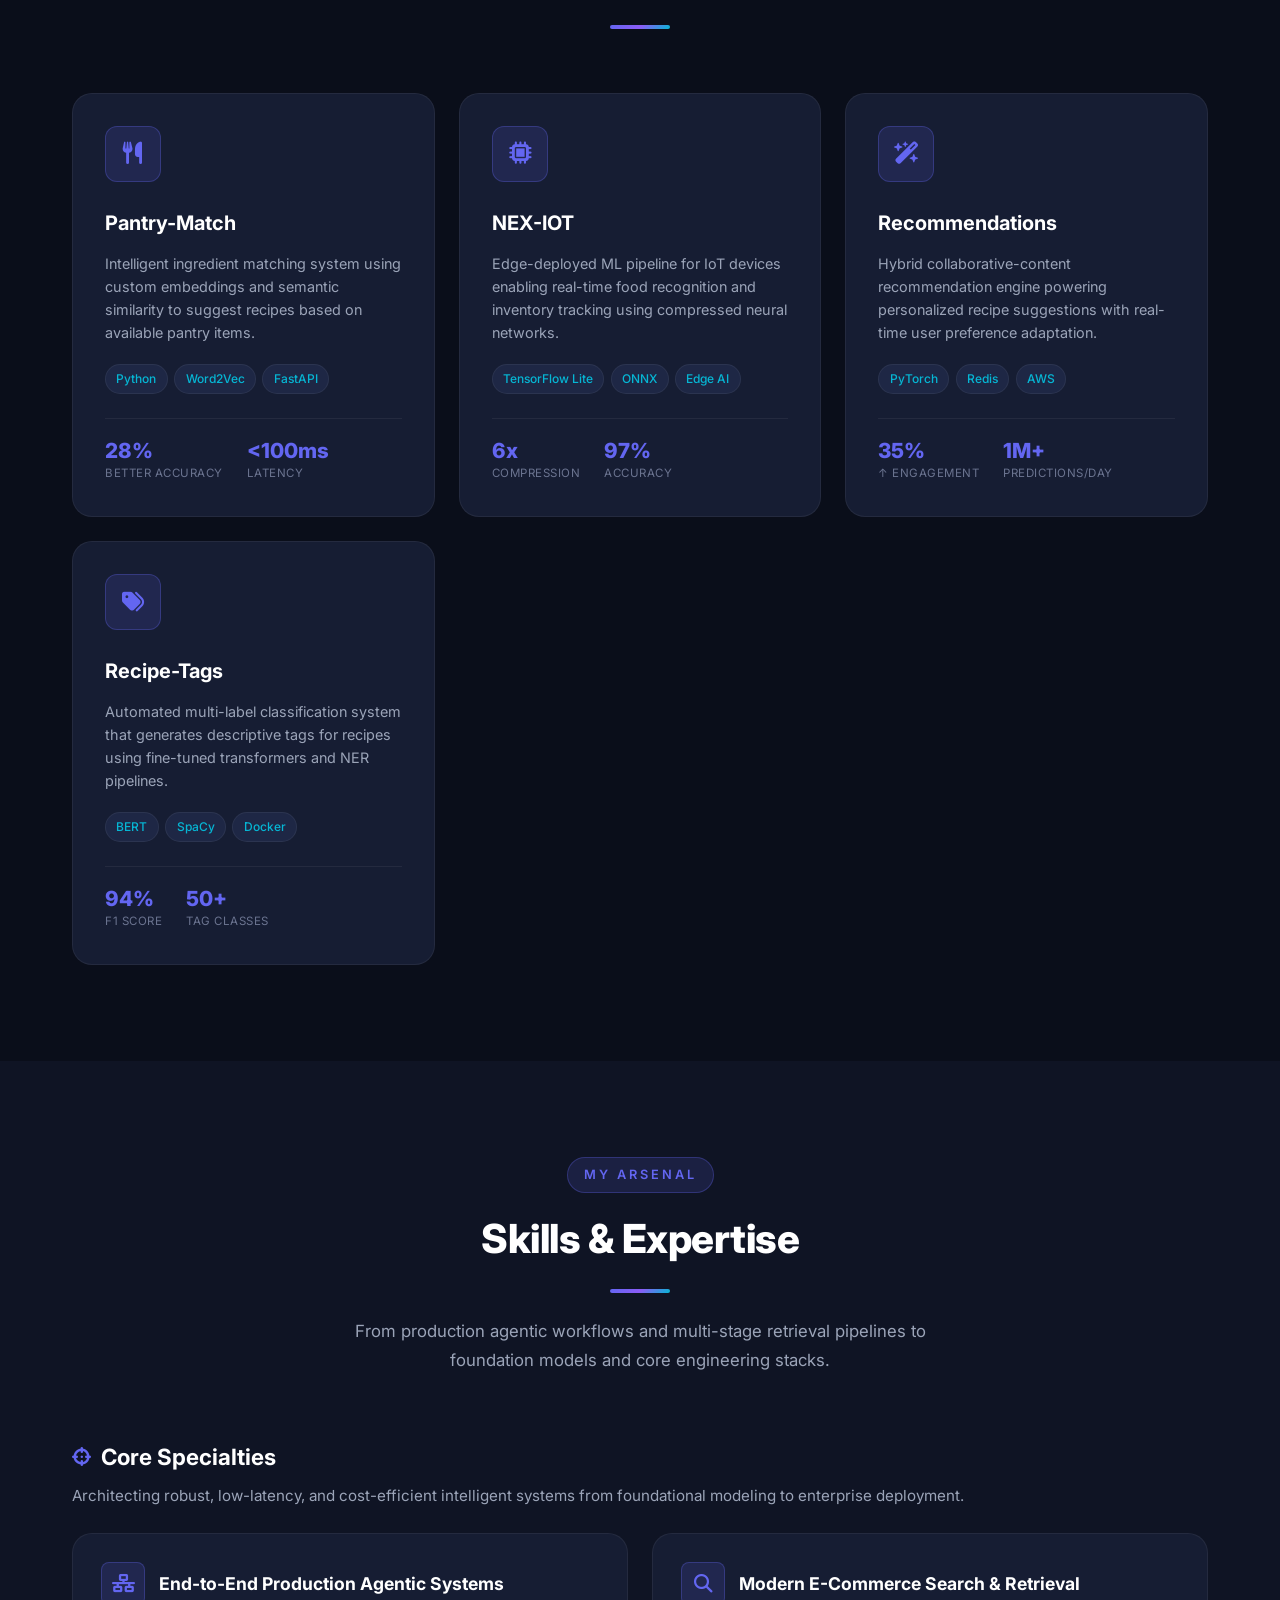
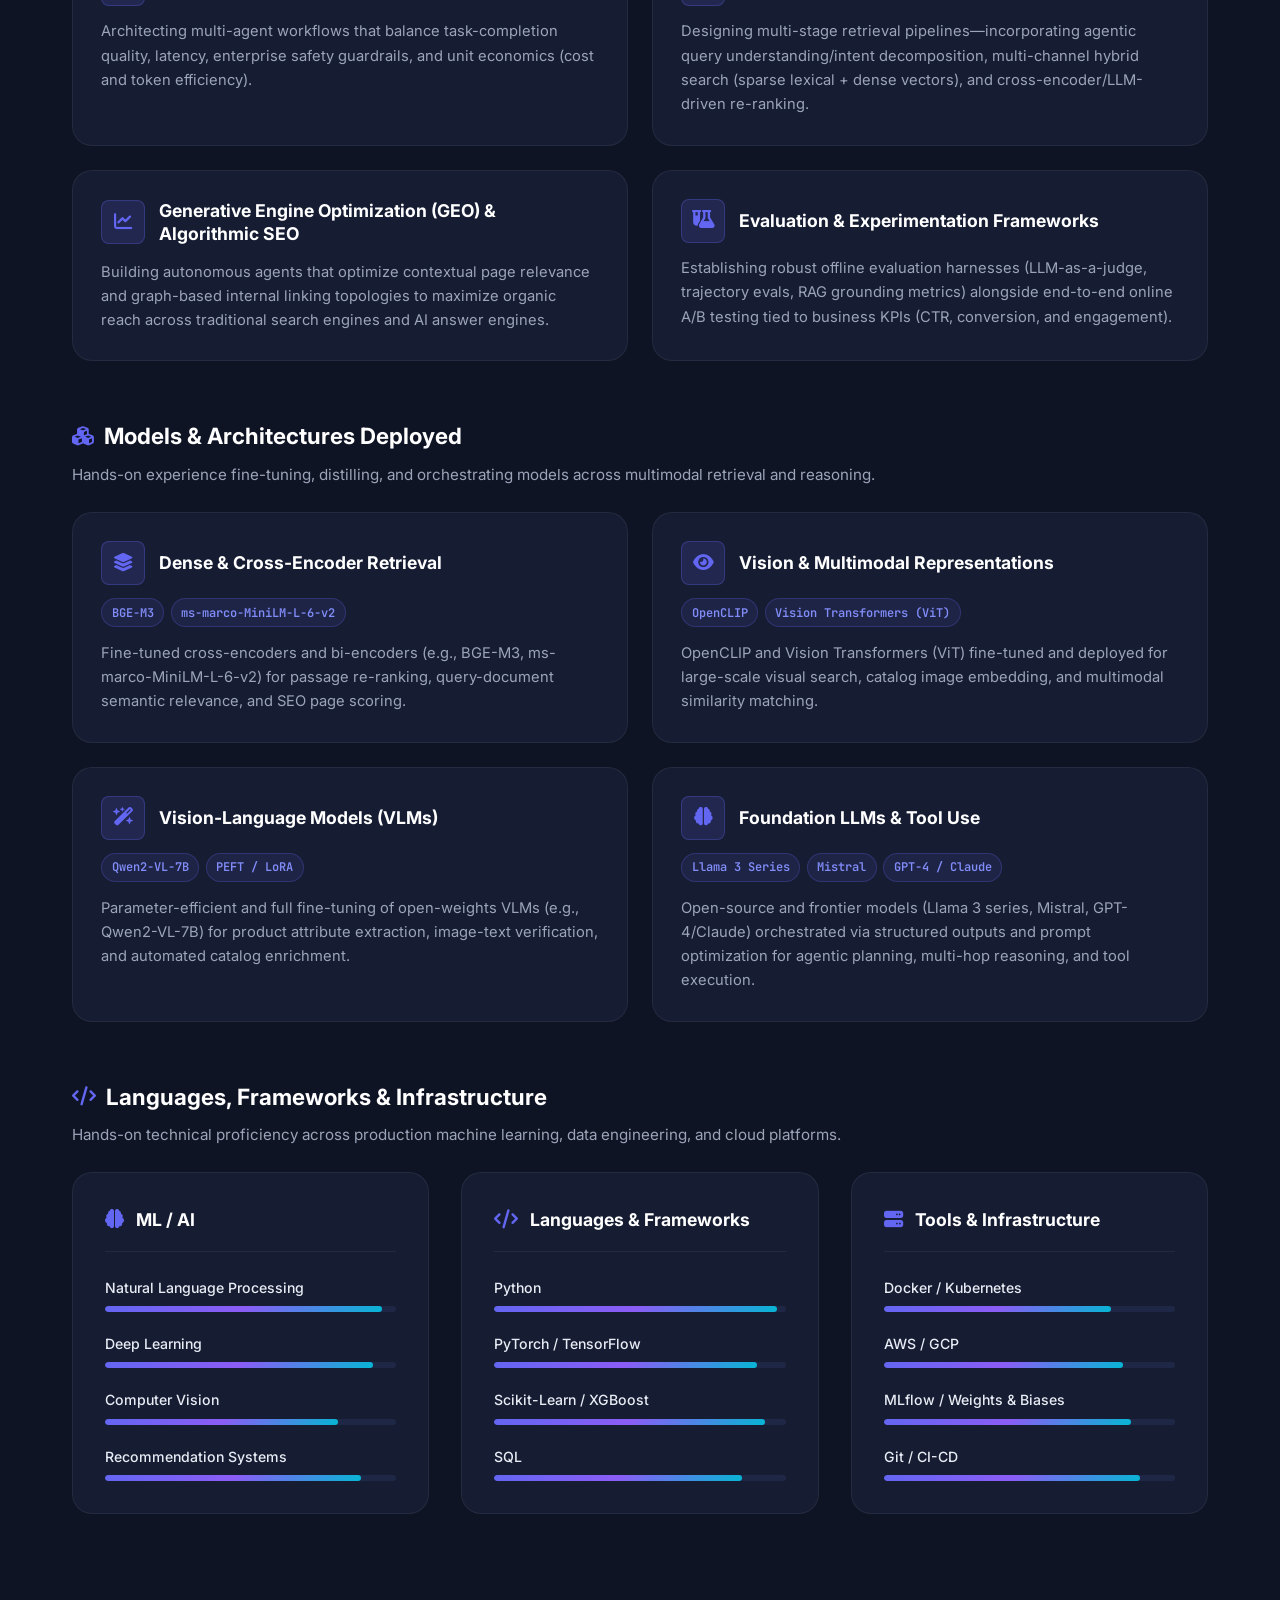
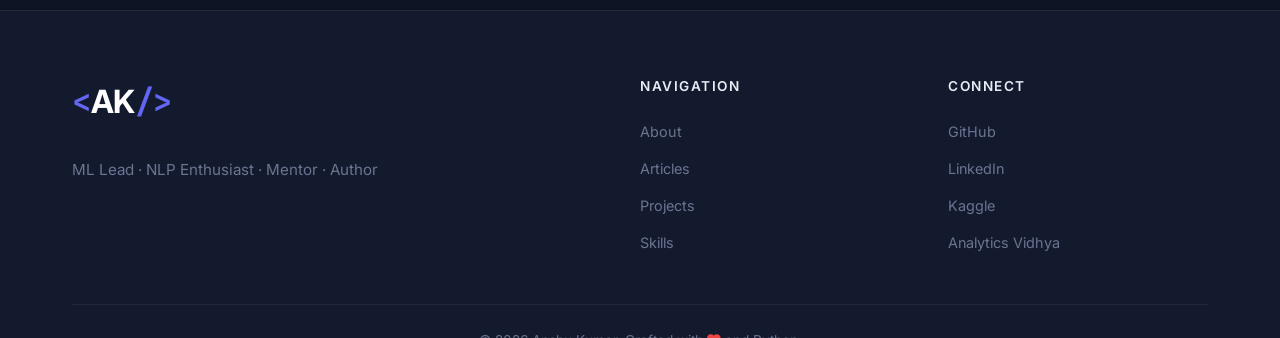
==== commit 03b969d6: "Move Core Specialties and Models Deployed sections to Skills section - Cleaned up About Me section t" ====
--- a/index.html
+++ b/index.html
@@ -158,141 +158,6 @@
                     </div>
                 </div>
             </div>
-
-            <!-- Specialties Section -->
-            <div class="about-block">
-                <div class="about-block-header">
-                    <h3 class="about-block-title">
-                        <i class="fa-solid fa-crosshairs"></i> Core Specialties
-                    </h3>
-                    <p class="about-block-desc">Architecting robust, low-latency, and cost-efficient intelligent systems from foundational modeling to enterprise deployment.</p>
-                </div>
-                <div class="about-cards-grid">
-                    <div class="about-feature-card">
-                        <div class="about-card-header">
-                            <div class="about-card-icon">
-                                <i class="fa-solid fa-network-wired"></i>
-                            </div>
-                            <h4 class="about-card-title">End-to-End Production Agentic Systems</h4>
-                        </div>
-                        <p class="about-card-desc">
-                            Architecting multi-agent workflows that balance task-completion quality, latency, enterprise safety guardrails, and unit economics (cost and token efficiency).
-                        </p>
-                    </div>
-
-                    <div class="about-feature-card">
-                        <div class="about-card-header">
-                            <div class="about-card-icon">
-                                <i class="fa-solid fa-magnifying-glass"></i>
-                            </div>
-                            <h4 class="about-card-title">Modern E-Commerce Search &amp; Retrieval</h4>
-                        </div>
-                        <p class="about-card-desc">
-                            Designing multi-stage retrieval pipelines—incorporating agentic query understanding/intent decomposition, multi-channel hybrid search (sparse lexical + dense vectors), and cross-encoder/LLM-driven re-ranking.
-                        </p>
-                    </div>
-
-                    <div class="about-feature-card">
-                        <div class="about-card-header">
-                            <div class="about-card-icon">
-                                <i class="fa-solid fa-chart-line"></i>
-                            </div>
-                            <h4 class="about-card-title">Generative Engine Optimization (GEO) &amp; Algorithmic SEO</h4>
-                        </div>
-                        <p class="about-card-desc">
-                            Building autonomous agents that optimize contextual page relevance and graph-based internal linking topologies to maximize organic reach across traditional search engines and AI answer engines.
-                        </p>
-                    </div>
-
-                    <div class="about-feature-card">
-                        <div class="about-card-header">
-                            <div class="about-card-icon">
-                                <i class="fa-solid fa-flask-vial"></i>
-                            </div>
-                            <h4 class="about-card-title">Evaluation &amp; Experimentation Frameworks</h4>
-                        </div>
-                        <p class="about-card-desc">
-                            Establishing robust offline evaluation harnesses (LLM-as-a-judge, trajectory evals, RAG grounding metrics) alongside end-to-end online A/B testing tied to business KPIs (CTR, conversion, and engagement).
-                        </p>
-                    </div>
-                </div>
-            </div>
-
-            <!-- Models Deployed Section -->
-            <div class="about-block">
-                <div class="about-block-header">
-                    <h3 class="about-block-title">
-                        <i class="fa-solid fa-cubes"></i> Models &amp; Architectures Deployed
-                    </h3>
-                    <p class="about-block-desc">Hands-on experience fine-tuning, distilling, and orchestrating models across multimodal retrieval and reasoning.</p>
-                </div>
-                <div class="about-cards-grid">
-                    <div class="about-feature-card">
-                        <div class="about-card-header">
-                            <div class="about-card-icon">
-                                <i class="fa-solid fa-layer-group"></i>
-                            </div>
-                            <h4 class="about-card-title">Dense &amp; Cross-Encoder Retrieval</h4>
-                        </div>
-                        <div class="about-card-tags">
-                            <span class="about-model-tag">BGE-M3</span>
-                            <span class="about-model-tag">ms-marco-MiniLM-L-6-v2</span>
-                        </div>
-                        <p class="about-card-desc">
-                            Fine-tuned cross-encoders and bi-encoders (e.g., BGE-M3, ms-marco-MiniLM-L-6-v2) for passage re-ranking, query-document semantic relevance, and SEO page scoring.
-                        </p>
-                    </div>
-
-                    <div class="about-feature-card">
-                        <div class="about-card-header">
-                            <div class="about-card-icon">
-                                <i class="fa-solid fa-eye"></i>
-                            </div>
-                            <h4 class="about-card-title">Vision &amp; Multimodal Representations</h4>
-                        </div>
-                        <div class="about-card-tags">
-                            <span class="about-model-tag">OpenCLIP</span>
-                            <span class="about-model-tag">Vision Transformers (ViT)</span>
-                        </div>
-                        <p class="about-card-desc">
-                            OpenCLIP and Vision Transformers (ViT) fine-tuned and deployed for large-scale visual search, catalog image embedding, and multimodal similarity matching.
-                        </p>
-                    </div>
-
-                    <div class="about-feature-card">
-                        <div class="about-card-header">
-                            <div class="about-card-icon">
-                                <i class="fa-solid fa-wand-magic-sparkles"></i>
-                            </div>
-                            <h4 class="about-card-title">Vision-Language Models (VLMs)</h4>
-                        </div>
-                        <div class="about-card-tags">
-                            <span class="about-model-tag">Qwen2-VL-7B</span>
-                            <span class="about-model-tag">PEFT / LoRA</span>
-                        </div>
-                        <p class="about-card-desc">
-                            Parameter-efficient and full fine-tuning of open-weights VLMs (e.g., Qwen2-VL-7B) for product attribute extraction, image-text verification, and automated catalog enrichment.
-                        </p>
-                    </div>
-
-                    <div class="about-feature-card">
-                        <div class="about-card-header">
-                            <div class="about-card-icon">
-                                <i class="fa-solid fa-brain"></i>
-                            </div>
-                            <h4 class="about-card-title">Foundation LLMs &amp; Tool Use</h4>
-                        </div>
-                        <div class="about-card-tags">
-                            <span class="about-model-tag">Llama 3 Series</span>
-                            <span class="about-model-tag">Mistral</span>
-                            <span class="about-model-tag">GPT-4 / Claude</span>
-                        </div>
-                        <p class="about-card-desc">
-                            Open-source and frontier models (Llama 3 series, Mistral, GPT-4/Claude) orchestrated via structured outputs and prompt optimization for agentic planning, multi-hop reasoning, and tool execution.
-                        </p>
-                    </div>
-                </div>
-            </div>
         </div>
     </section>
 
@@ -499,10 +364,155 @@
         <div class="container">
             <div class="section-header">
                 <span class="section-tag">My Arsenal</span>
-                <h2 class="section-title">Skills & Tech Stack</h2>
+                <h2 class="section-title">Skills &amp; Expertise</h2>
                 <div class="section-line"></div>
-            </div>
-            <div class="skills-grid">
+                <p class="section-desc">From production agentic workflows and multi-stage retrieval pipelines to foundation models and core engineering stacks.</p>
+            </div>
+
+            <!-- Core Specialties Block -->
+            <div class="skills-block">
+                <div class="skills-block-header">
+                    <h3 class="skills-block-title">
+                        <i class="fa-solid fa-crosshairs"></i> Core Specialties
+                    </h3>
+                    <p class="skills-block-desc">Architecting robust, low-latency, and cost-efficient intelligent systems from foundational modeling to enterprise deployment.</p>
+                </div>
+                <div class="skills-cards-grid">
+                    <div class="about-feature-card">
+                        <div class="about-card-header">
+                            <div class="about-card-icon">
+                                <i class="fa-solid fa-network-wired"></i>
+                            </div>
+                            <h4 class="about-card-title">End-to-End Production Agentic Systems</h4>
+                        </div>
+                        <p class="about-card-desc">
+                            Architecting multi-agent workflows that balance task-completion quality, latency, enterprise safety guardrails, and unit economics (cost and token efficiency).
+                        </p>
+                    </div>
+
+                    <div class="about-feature-card">
+                        <div class="about-card-header">
+                            <div class="about-card-icon">
+                                <i class="fa-solid fa-magnifying-glass"></i>
+                            </div>
+                            <h4 class="about-card-title">Modern E-Commerce Search &amp; Retrieval</h4>
+                        </div>
+                        <p class="about-card-desc">
+                            Designing multi-stage retrieval pipelines—incorporating agentic query understanding/intent decomposition, multi-channel hybrid search (sparse lexical + dense vectors), and cross-encoder/LLM-driven re-ranking.
+                        </p>
+                    </div>
+
+                    <div class="about-feature-card">
+                        <div class="about-card-header">
+                            <div class="about-card-icon">
+                                <i class="fa-solid fa-chart-line"></i>
+                            </div>
+                            <h4 class="about-card-title">Generative Engine Optimization (GEO) &amp; Algorithmic SEO</h4>
+                        </div>
+                        <p class="about-card-desc">
+                            Building autonomous agents that optimize contextual page relevance and graph-based internal linking topologies to maximize organic reach across traditional search engines and AI answer engines.
+                        </p>
+                    </div>
+
+                    <div class="about-feature-card">
+                        <div class="about-card-header">
+                            <div class="about-card-icon">
+                                <i class="fa-solid fa-flask-vial"></i>
+                            </div>
+                            <h4 class="about-card-title">Evaluation &amp; Experimentation Frameworks</h4>
+                        </div>
+                        <p class="about-card-desc">
+                            Establishing robust offline evaluation harnesses (LLM-as-a-judge, trajectory evals, RAG grounding metrics) alongside end-to-end online A/B testing tied to business KPIs (CTR, conversion, and engagement).
+                        </p>
+                    </div>
+                </div>
+            </div>
+
+            <!-- Models Deployed Block -->
+            <div class="skills-block">
+                <div class="skills-block-header">
+                    <h3 class="skills-block-title">
+                        <i class="fa-solid fa-cubes"></i> Models &amp; Architectures Deployed
+                    </h3>
+                    <p class="skills-block-desc">Hands-on experience fine-tuning, distilling, and orchestrating models across multimodal retrieval and reasoning.</p>
+                </div>
+                <div class="skills-cards-grid">
+                    <div class="about-feature-card">
+                        <div class="about-card-header">
+                            <div class="about-card-icon">
+                                <i class="fa-solid fa-layer-group"></i>
+                            </div>
+                            <h4 class="about-card-title">Dense &amp; Cross-Encoder Retrieval</h4>
+                        </div>
+                        <div class="about-card-tags">
+                            <span class="about-model-tag">BGE-M3</span>
+                            <span class="about-model-tag">ms-marco-MiniLM-L-6-v2</span>
+                        </div>
+                        <p class="about-card-desc">
+                            Fine-tuned cross-encoders and bi-encoders (e.g., BGE-M3, ms-marco-MiniLM-L-6-v2) for passage re-ranking, query-document semantic relevance, and SEO page scoring.
+                        </p>
+                    </div>
+
+                    <div class="about-feature-card">
+                        <div class="about-card-header">
+                            <div class="about-card-icon">
+                                <i class="fa-solid fa-eye"></i>
+                            </div>
+                            <h4 class="about-card-title">Vision &amp; Multimodal Representations</h4>
+                        </div>
+                        <div class="about-card-tags">
+                            <span class="about-model-tag">OpenCLIP</span>
+                            <span class="about-model-tag">Vision Transformers (ViT)</span>
+                        </div>
+                        <p class="about-card-desc">
+                            OpenCLIP and Vision Transformers (ViT) fine-tuned and deployed for large-scale visual search, catalog image embedding, and multimodal similarity matching.
+                        </p>
+                    </div>
+
+                    <div class="about-feature-card">
+                        <div class="about-card-header">
+                            <div class="about-card-icon">
+                                <i class="fa-solid fa-wand-magic-sparkles"></i>
+                            </div>
+                            <h4 class="about-card-title">Vision-Language Models (VLMs)</h4>
+                        </div>
+                        <div class="about-card-tags">
+                            <span class="about-model-tag">Qwen2-VL-7B</span>
+                            <span class="about-model-tag">PEFT / LoRA</span>
+                        </div>
+                        <p class="about-card-desc">
+                            Parameter-efficient and full fine-tuning of open-weights VLMs (e.g., Qwen2-VL-7B) for product attribute extraction, image-text verification, and automated catalog enrichment.
+                        </p>
+                    </div>
+
+                    <div class="about-feature-card">
+                        <div class="about-card-header">
+                            <div class="about-card-icon">
+                                <i class="fa-solid fa-brain"></i>
+                            </div>
+                            <h4 class="about-card-title">Foundation LLMs &amp; Tool Use</h4>
+                        </div>
+                        <div class="about-card-tags">
+                            <span class="about-model-tag">Llama 3 Series</span>
+                            <span class="about-model-tag">Mistral</span>
+                            <span class="about-model-tag">GPT-4 / Claude</span>
+                        </div>
+                        <p class="about-card-desc">
+                            Open-source and frontier models (Llama 3 series, Mistral, GPT-4/Claude) orchestrated via structured outputs and prompt optimization for agentic planning, multi-hop reasoning, and tool execution.
+                        </p>
+                    </div>
+                </div>
+            </div>
+
+            <!-- Technical Proficiency / Stack Block -->
+            <div class="skills-block">
+                <div class="skills-block-header">
+                    <h3 class="skills-block-title">
+                        <i class="fa-solid fa-code"></i> Languages, Frameworks &amp; Infrastructure
+                    </h3>
+                    <p class="skills-block-desc">Hands-on technical proficiency across production machine learning, data engineering, and cloud platforms.</p>
+                </div>
+                <div class="skills-grid">
                 <div class="skill-category">
                     <h3 class="skill-cat-title">
                         <i class="fa-solid fa-brain"></i> ML / AI
@@ -596,6 +606,7 @@
                         </div>
                     </div>
                 </div>
+            </div>
             </div>
         </div>
     </section>
--- a/stylesheets/theme.css
+++ b/stylesheets/theme.css
@@ -648,16 +648,27 @@
     transform: translateY(-4px);
 }
 
-/* ---------- ABOUT EXTENSIONS ---------- */
-.about-block {
+/* ---------- ABOUT & SKILLS EXTENSIONS ---------- */
+.about-block,
+.skills-block {
     margin-top: 3.5rem;
 }
 
-.about-block-header {
+.skills-block:first-of-type {
+    margin-top: 0;
+}
+
+.skills-block:last-child {
+    margin-bottom: 0;
+}
+
+.about-block-header,
+.skills-block-header {
     margin-bottom: 1.5rem;
 }
 
-.about-block-title {
+.about-block-title,
+.skills-block-title {
     font-size: 1.4rem;
     font-weight: 700;
     color: var(--text-bright);
@@ -667,18 +678,21 @@
     margin-bottom: 0.4rem;
 }
 
-.about-block-title i {
+.about-block-title i,
+.skills-block-title i {
     color: var(--accent-primary);
     font-size: 1.2rem;
 }
 
-.about-block-desc {
+.about-block-desc,
+.skills-block-desc {
     color: var(--text-secondary);
     font-size: 0.95rem;
     margin: 0;
 }
 
-.about-cards-grid {
+.about-cards-grid,
+.skills-cards-grid {
     display: grid;
     grid-template-columns: repeat(2, 1fr);
     gap: 1.5rem;
@@ -1477,7 +1491,8 @@
         grid-template-columns: 1fr;
     }
 
-    .about-cards-grid {
+    .about-cards-grid,
+    .skills-cards-grid {
         grid-template-columns: 1fr;
     }
 
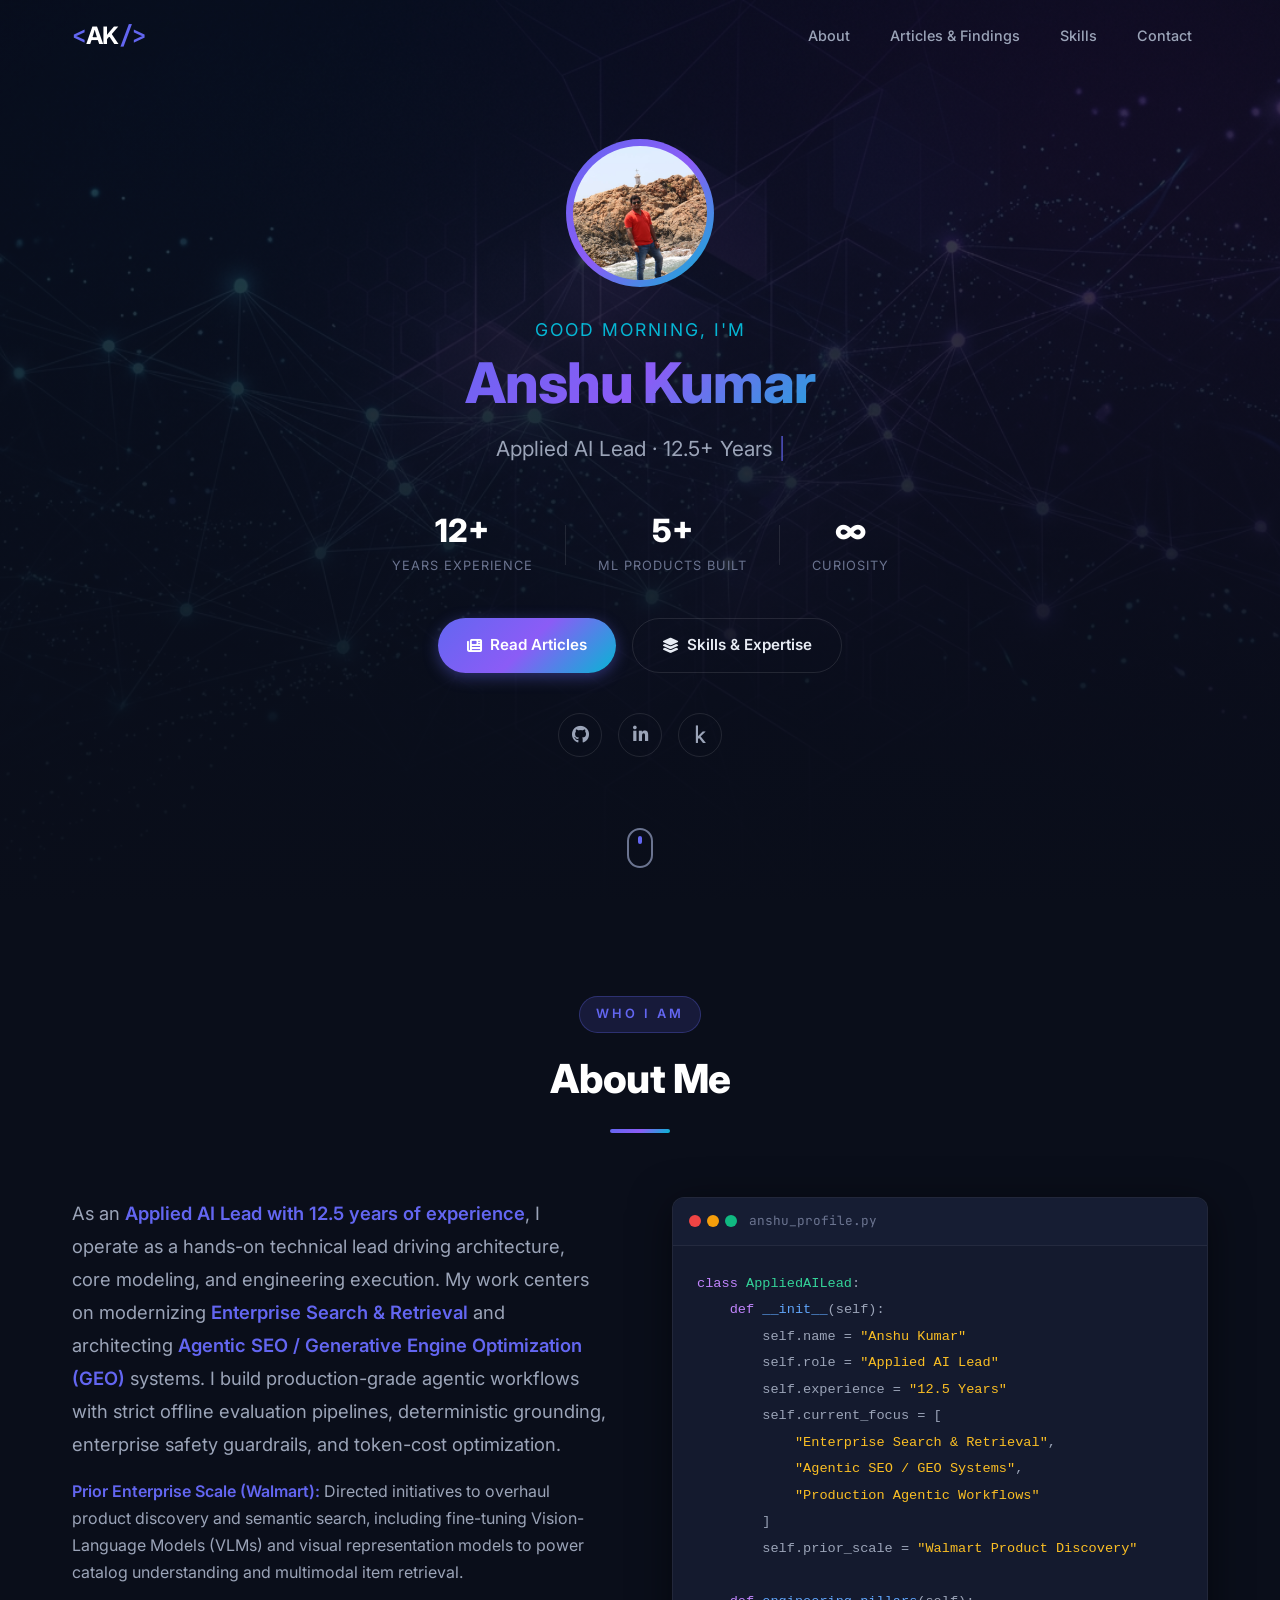
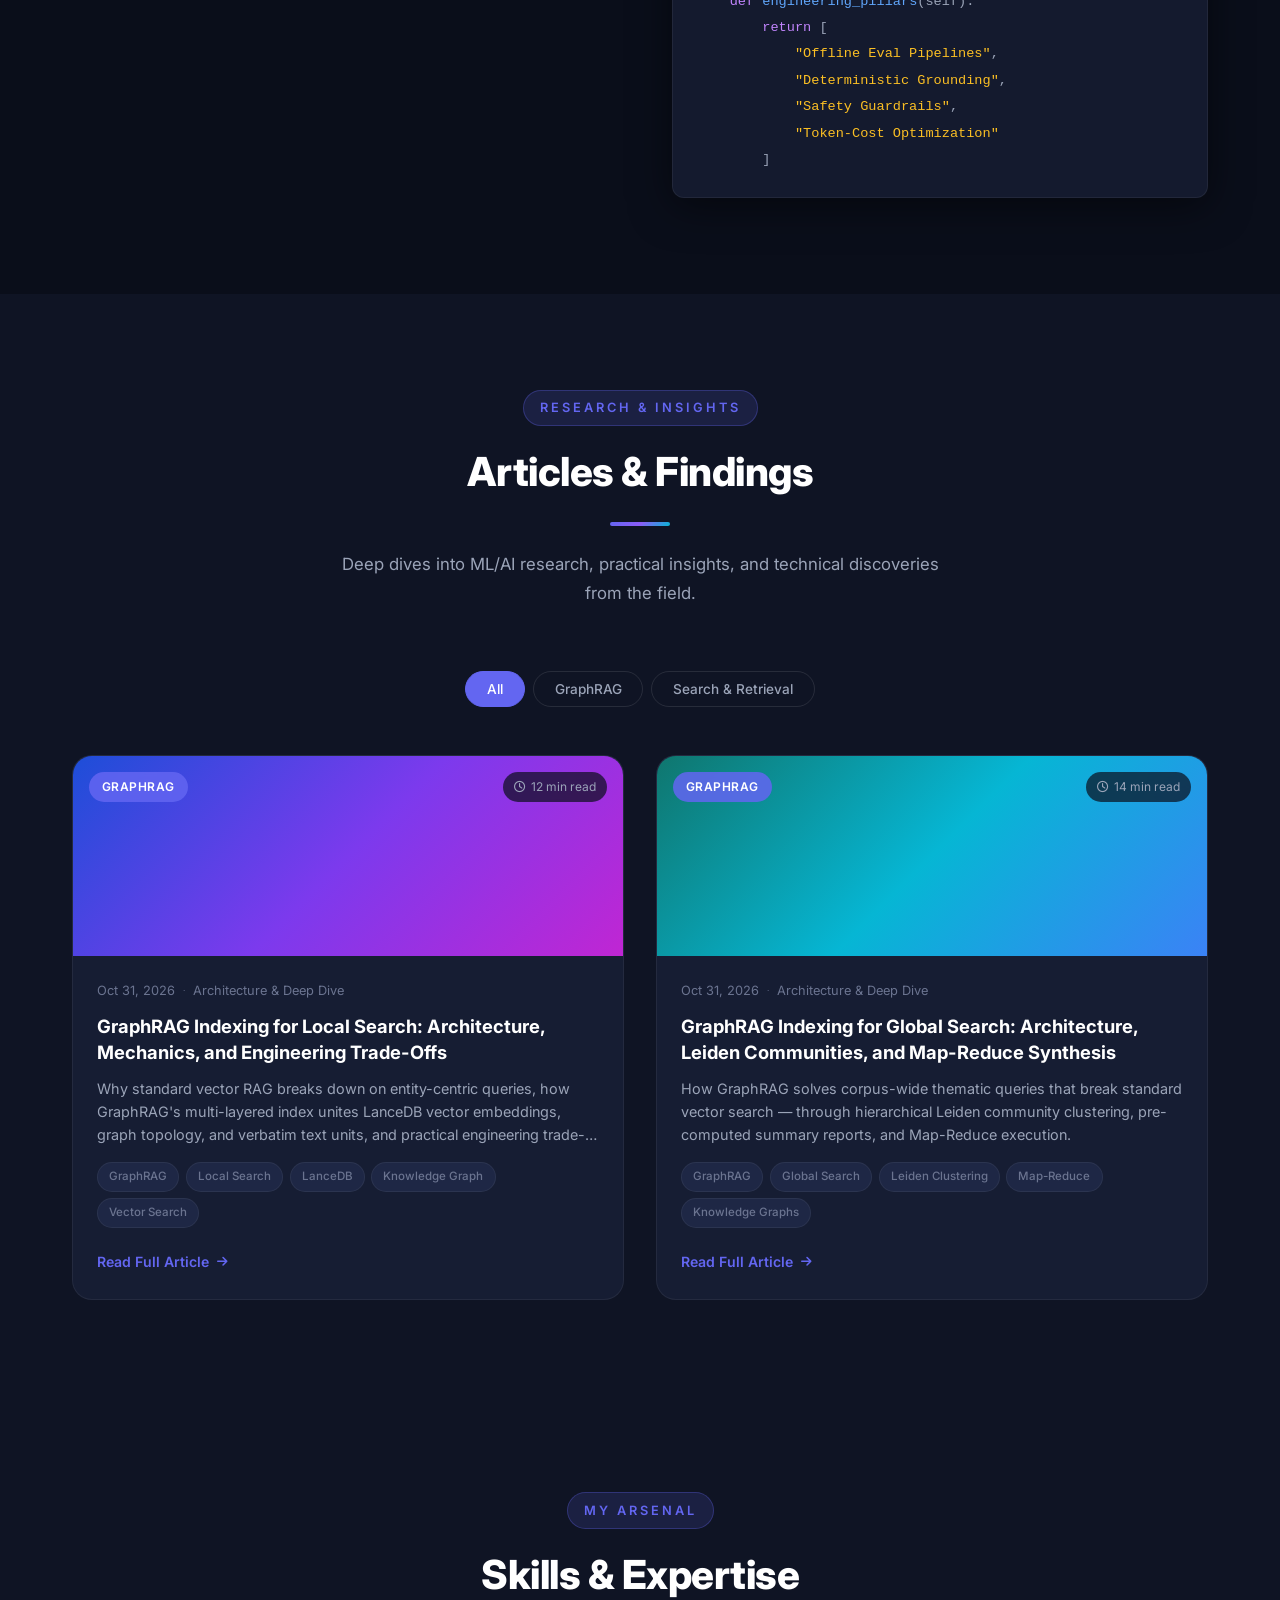
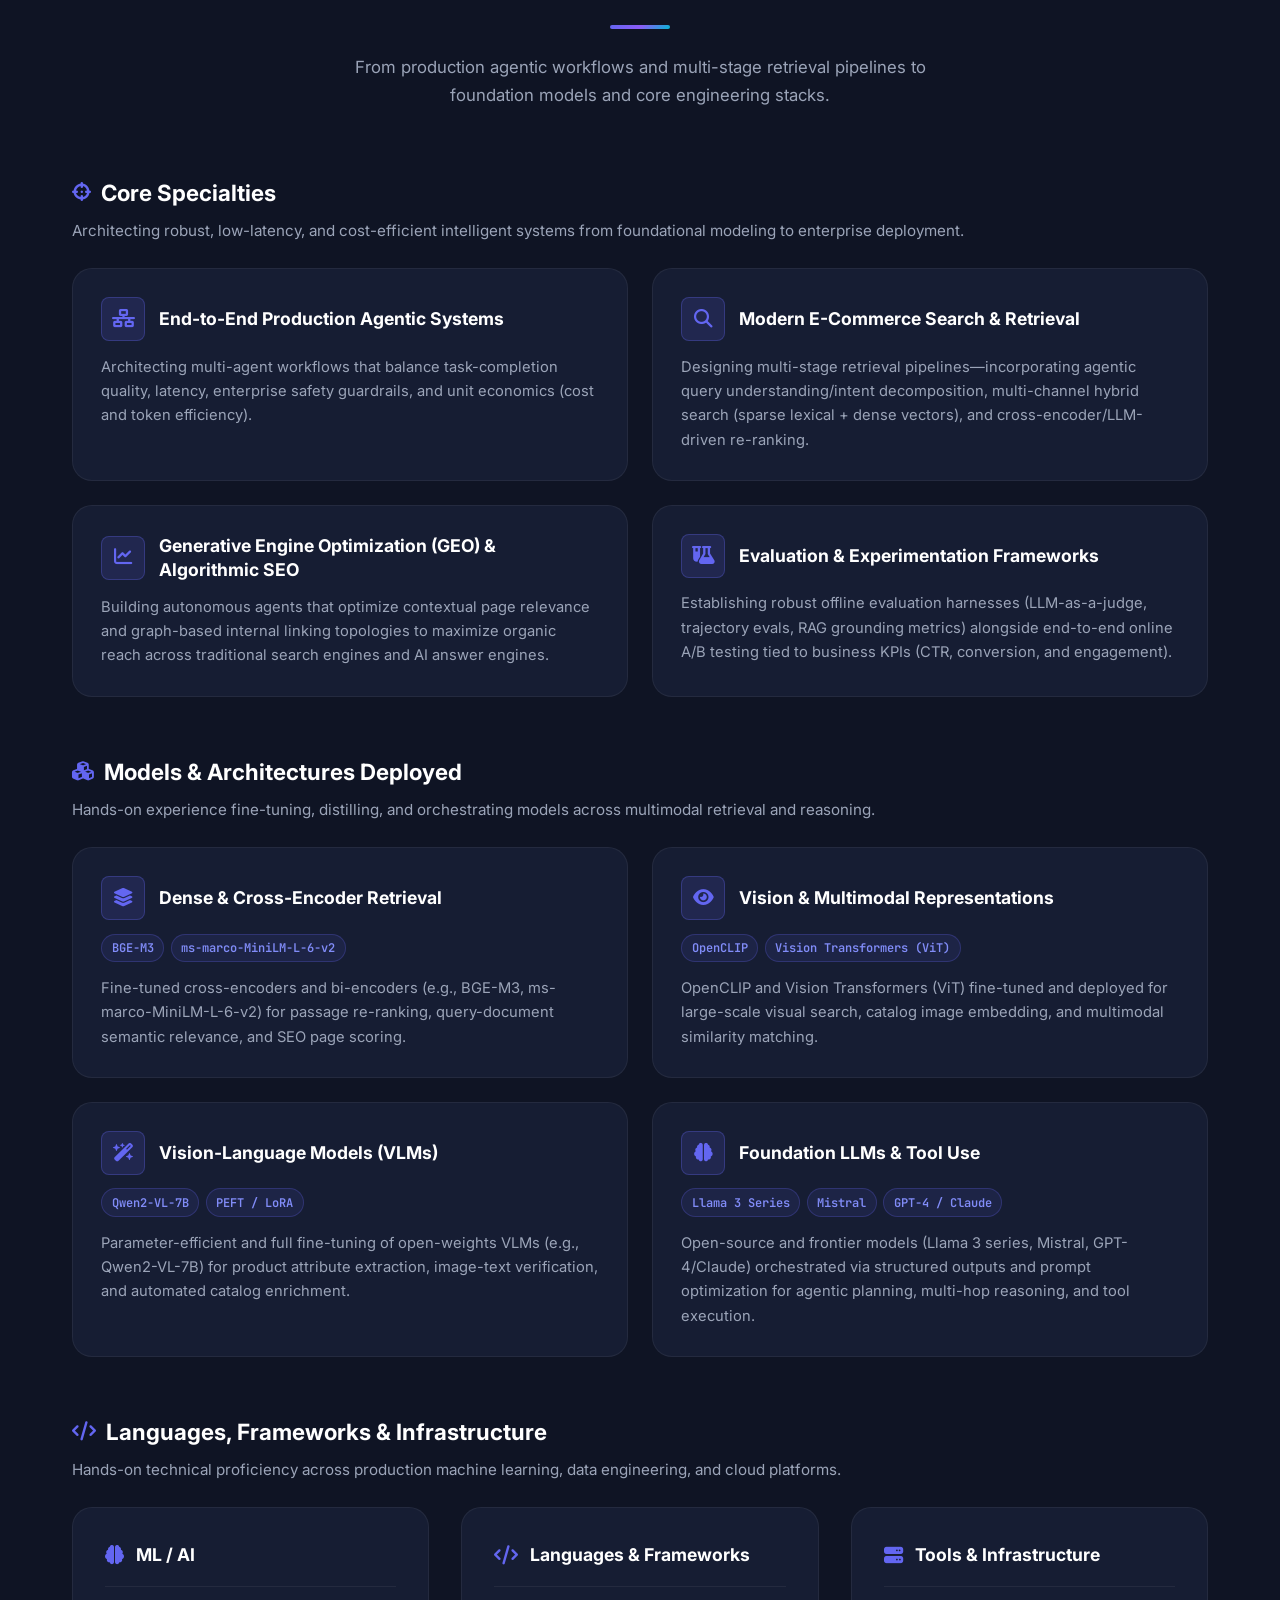
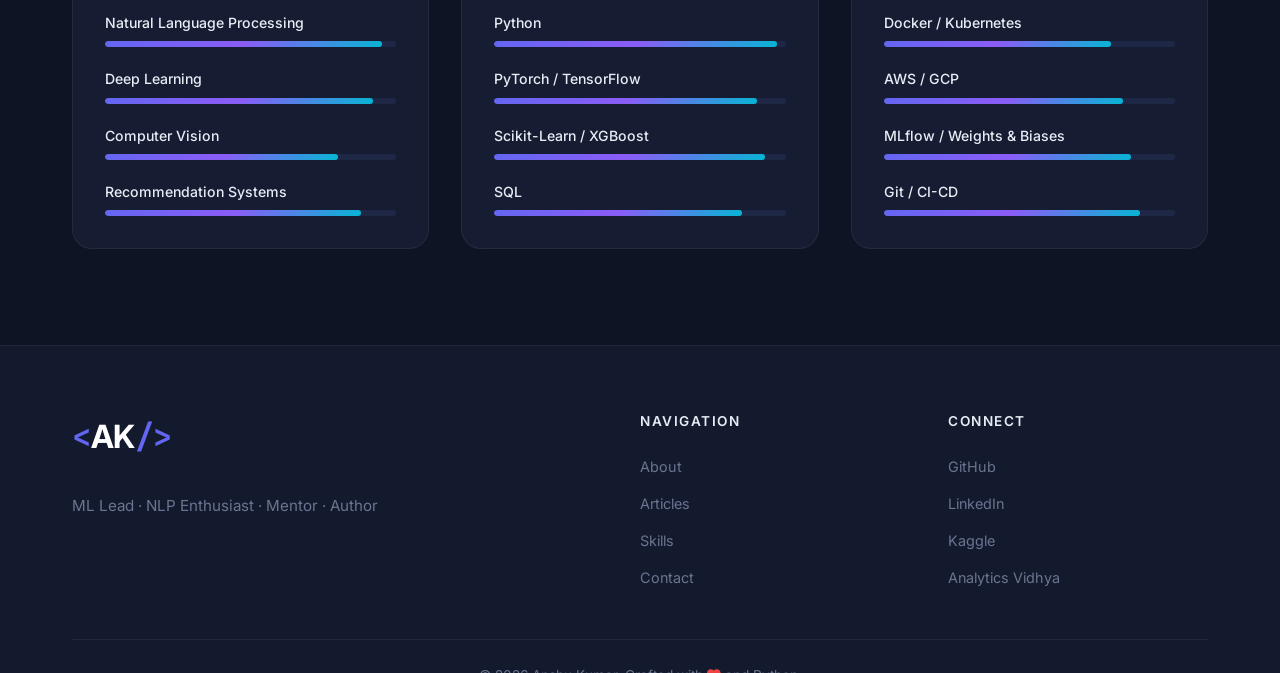
==== commit b7c5bfa6: "Hide Projects section and update site navigation - Commented out Projects section in index.html - Re" ====
--- a/index.html
+++ b/index.html
@@ -32,8 +32,7 @@
             </a>
             <ul class="nav-links" id="navLinks">
                 <li><a href="#about" class="nav-link">About</a></li>
-                <li><a href="#articles" class="nav-link">Articles & Findings</a></li>
-                <li><a href="#projects" class="nav-link">Projects</a></li>
+                <li><a href="#articles" class="nav-link">Articles &amp; Findings</a></li>
                 <li><a href="#skills" class="nav-link">Skills</a></li>
                 <li><a href="#contact" class="nav-link">Contact</a></li>
             </ul>
@@ -85,8 +84,8 @@
                 <a href="#articles" class="btn btn-primary">
                     <i class="fa-solid fa-newspaper"></i> Read Articles
                 </a>
-                <a href="#projects" class="btn btn-outline">
-                    <i class="fa-solid fa-diagram-project"></i> View Projects
+                <a href="#skills" class="btn btn-outline">
+                    <i class="fa-solid fa-layer-group"></i> Skills &amp; Expertise
                 </a>
             </div>
             <div class="hero-socials">
@@ -247,7 +246,7 @@
         </div>
     </section>
 
-    <!-- ===== PROJECTS SECTION ===== -->
+    <!-- ===== PROJECTS SECTION (HIDDEN) =====
     <section class="section" id="projects">
         <div class="container">
             <div class="section-header">
@@ -256,7 +255,6 @@
                 <div class="section-line"></div>
             </div>
             <div class="projects-grid">
-                <!-- Project 1 -->
                 <div class="project-card" id="project-pantry">
                     <div class="project-icon">
                         <i class="fa-solid fa-utensils"></i>
@@ -281,7 +279,6 @@
                     </div>
                 </div>
 
-                <!-- Project 2 -->
                 <div class="project-card" id="project-nex">
                     <div class="project-icon">
                         <i class="fa-solid fa-microchip"></i>
@@ -306,7 +303,6 @@
                     </div>
                 </div>
 
-                <!-- Project 3 -->
                 <div class="project-card" id="project-recsys">
                     <div class="project-icon">
                         <i class="fa-solid fa-wand-magic-sparkles"></i>
@@ -331,7 +327,6 @@
                     </div>
                 </div>
 
-                <!-- Project 4 -->
                 <div class="project-card" id="project-tags">
                     <div class="project-icon">
                         <i class="fa-solid fa-tags"></i>
@@ -358,6 +353,7 @@
             </div>
         </div>
     </section>
+    ===== END PROJECTS SECTION ===== -->
 
     <!-- ===== SKILLS SECTION ===== -->
     <section class="section section-alt" id="skills">
@@ -626,8 +622,8 @@
                     <ul>
                         <li><a href="#about">About</a></li>
                         <li><a href="#articles">Articles</a></li>
-                        <li><a href="#projects">Projects</a></li>
                         <li><a href="#skills">Skills</a></li>
+                        <li><a href="#contact">Contact</a></li>
                     </ul>
                 </div>
                 <div class="footer-links-group">
